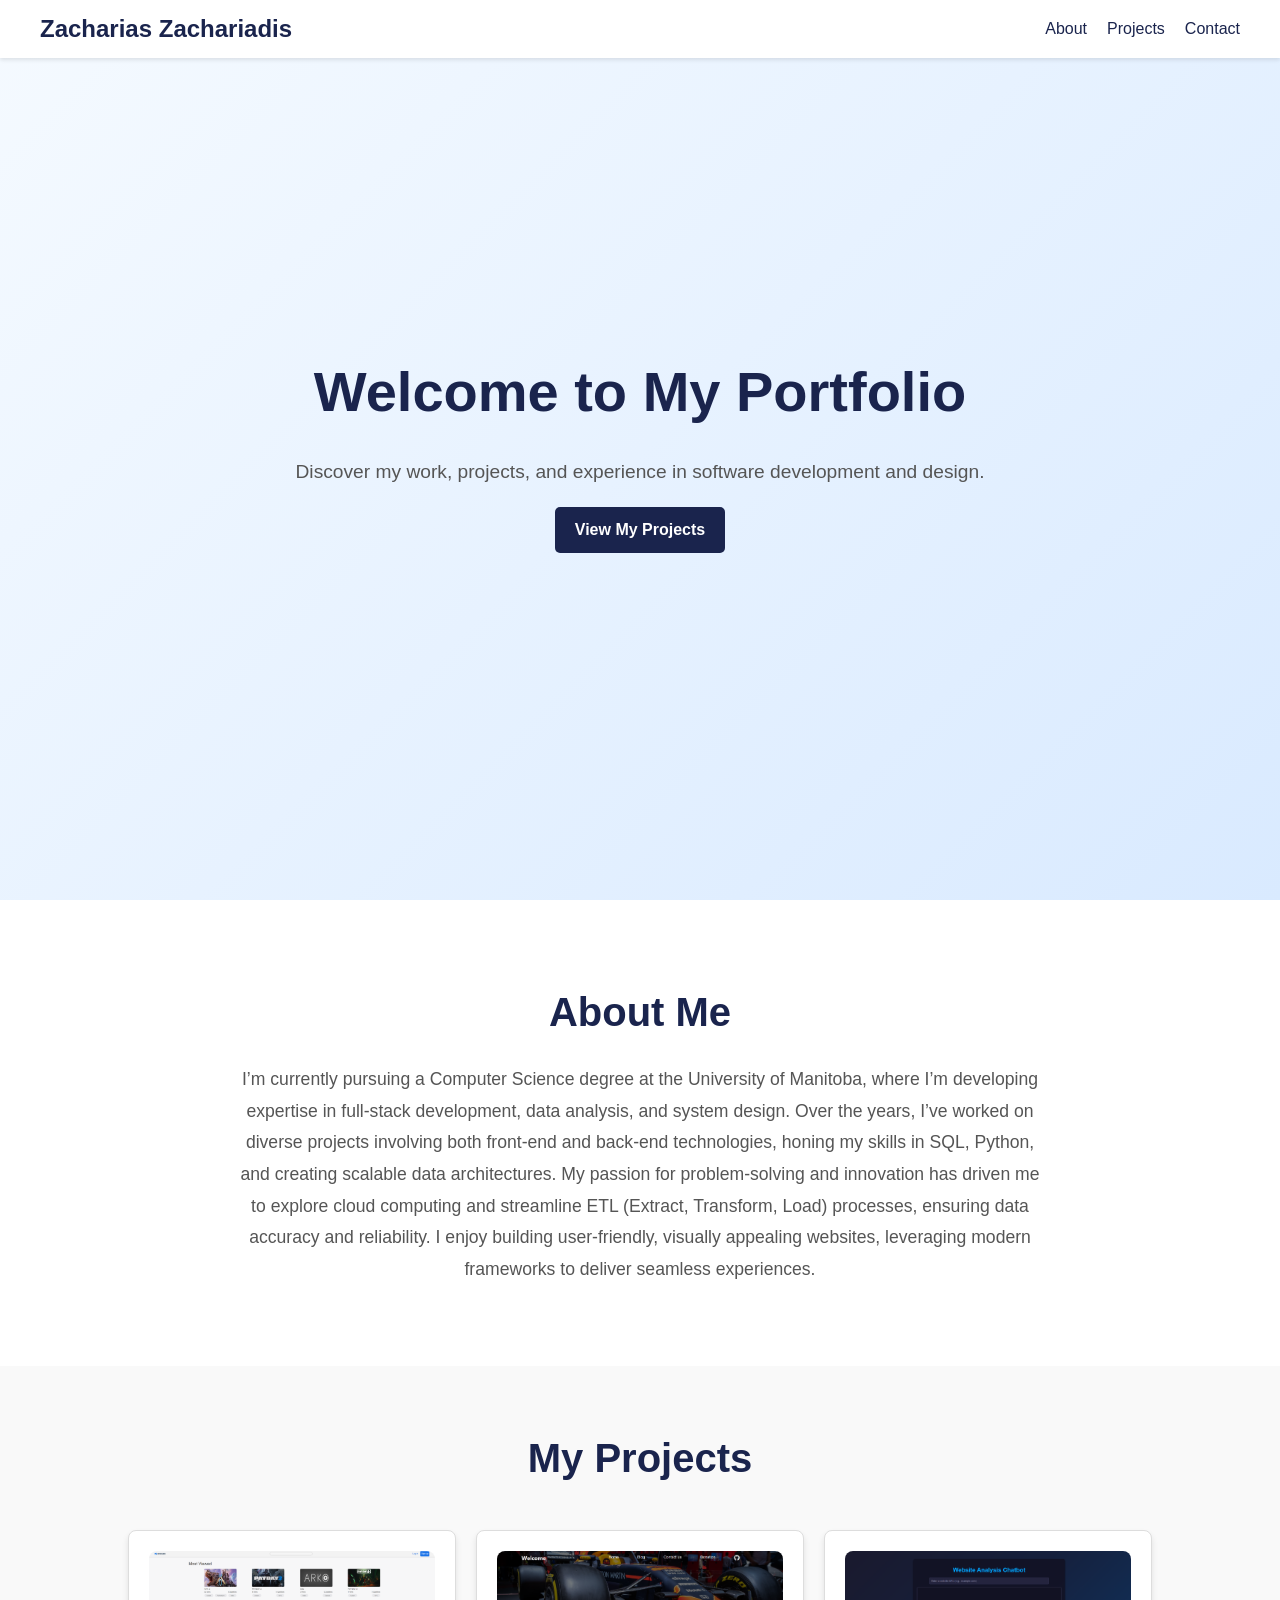
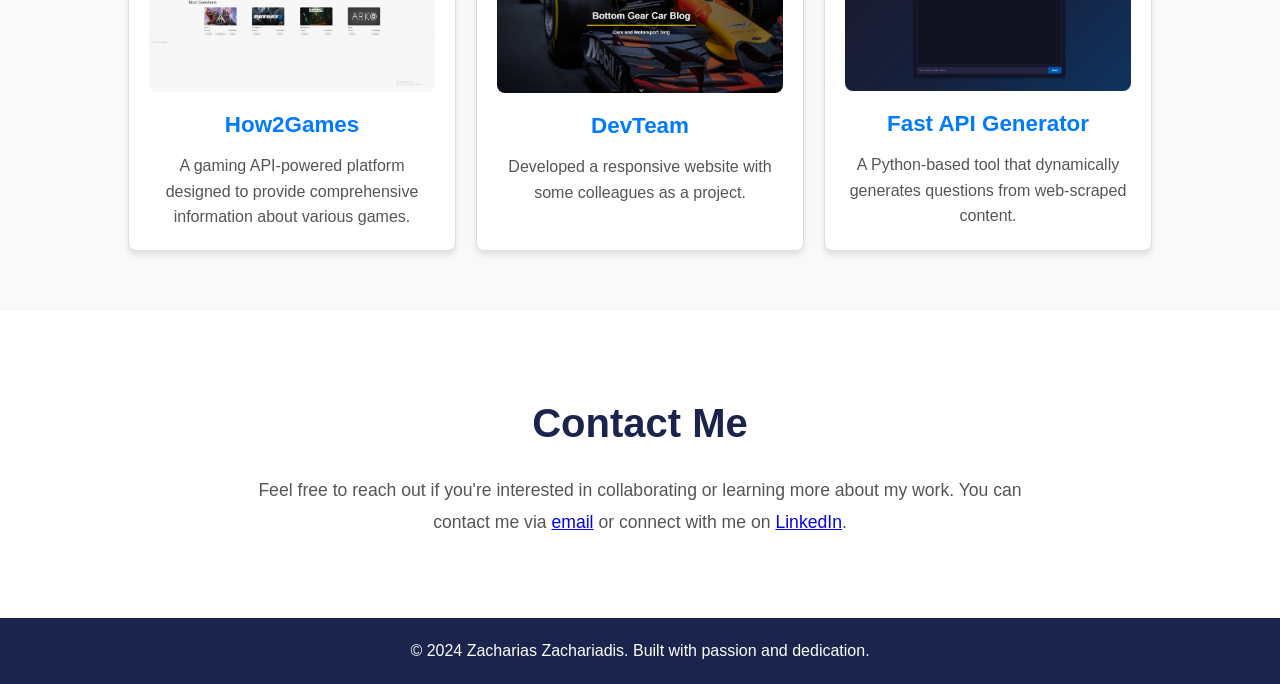
==== index.html @ dc871cd9 "Made the website more minimalistic and compact" ====
<html lang="en">

<head>
    <meta charset="UTF-8">
    <meta name="viewport" content="width=device-width, initial-scale=1.0">
    <title>Zacharias Zachariadis Portfolio</title>
    <link rel="stylesheet" href="Assets/main.css">
</head>

<body>
    <header>
        <div class="header-container">
            <h1 class="logo">Zacharias Zachariadis</h1>
            <div class="menu-toggle">
                <button class="hamburger" onclick="toggleMenu()" aria-label="Menu Toggle">
                    <span></span>
                    <span></span>
                    <span></span>
                </button>
            </div>
            <nav class="nav-menu">
                <ul class="nav-list">
                    <li><a href="#about" class="nav-link">About</a></li>
                    <li><a href="#projects" class="nav-link">Projects</a></li>
                    <li><a href="#contact" class="nav-link">Contact</a></li>
                </ul>
            </nav>
        </div>
    </header>
    
    <section class="hero">
        <h2>Welcome to My Portfolio</h2>
        <p>Discover my work, projects, and experience in software development and design.</p>
        <a href="#projects">View My Projects</a>
    </section>

    <section id="about" class="about">
        <h2>About Me</h2>
        <p> I’m currently pursuing a Computer Science degree at the University of Manitoba, where I’m developing expertise in full-stack development, data analysis, and system design. Over the years, I’ve worked on diverse projects involving both front-end and back-end technologies, honing my skills in SQL, Python, and creating scalable data architectures.
            
            My passion for problem-solving and innovation has driven me to explore cloud computing and streamline ETL (Extract, Transform, Load) processes, ensuring data accuracy and reliability. I enjoy building user-friendly, visually appealing websites, leveraging modern frameworks to deliver seamless experiences.
        </p>
    </section>

    <section id="projects" class="projects">
        <h2>My Projects</h2>
        <div class="project-container">
            <div class="project-card">
                <img src="Assets/img/how2games.png" alt="How2Games Project">
                <h3><a href="https://github.com/Bearium-BB/How2Games">How2Games</a></h3>
                <p>A gaming API-powered platform designed to provide comprehensive information about various games.</p>
            </div>
            <div class="project-card">
                <img src="Assets/img/dev-team.png" alt="Dev Team Project">
                <h3><a href="https://github.com/Zack-Z23/Dev-Team">DevTeam</a></h3>
                <p>Developed a responsive website with some colleagues as a project.</p>
            </div>
            <div class="project-card">
                <img src="Assets/img/api-generator.png" alt="Fast API Generator">
                <h3><a href="https://github.com/Zack-Z23/Website-Analysis-Chatbot">Fast API Generator</a></h3>
                <p>A Python-based tool that dynamically generates questions from web-scraped content.</p>
            </div>
        </div>
    </section>
    <section id="contact" class="about">
        <h2>Contact Me</h2>
        <p>
            Feel free to reach out if you're interested in collaborating or learning more about my work. You can contact me via <a href="mailto:your-email@example.com">email</a> or connect with me on <a href="https://www.linkedin.com/in/zacharias-zachariadis" target="_blank">LinkedIn</a>.
        </p>
    </section>
    <footer>
        <p>&copy; 2024 Zacharias Zachariadis. Built with passion and dedication.</p>
    </footer>

    <script src="Assets/script.js"></script>
</body>

</html>
---- Assets/main.css ----
/* General Reset */
* {
    margin: 0;
    padding: 0;
    box-sizing: border-box;
}

body {
    font-family: 'Roboto', sans-serif;
    background-color: #f5f5f5; /* Light Gray for main background */
    color: #333; /* Dark Gray for text */
    line-height: 1.6;
}

/* Header Section */
header {
    background: white;
    padding: 20px 10%;
    position: sticky;
    top: 0;
    z-index: 1000;
    display: flex;
    justify-content: space-between;
    align-items: center;
    box-shadow: 0 2px 4px rgba(0, 0, 0, 0.1);
    transition: box-shadow 0.3s ease;
}

header h1 {
    font-size: 2rem;
    font-weight: 700;
    color: #1a244d; /* Dark Blue */
}

.nav-list {
    display: flex;
    gap: 20px;
    list-style: none;
}

.nav-list li a {
    color: #333;
    text-decoration: none;
    font-weight: 500;
    transition: color 0.3s ease;
}

.nav-list li a:hover {
    color: #1e90ff; /* Light Blue Highlight */
}

/* Mobile Menu */
.hamburger {
    display: none;
    flex-direction: column;
    cursor: pointer;
    gap: 5px;
    text-decoration: none;
}

/* Hero Section */
.hero {
    height: 100vh;
    background: linear-gradient(135deg, #f5faff, #d9eaff); /* Light Blue Gradient */
    color: #1a244d; /* Dark Blue */
    display: flex;
    justify-content: center;
    align-items: center;
    text-align: center;
    flex-direction: column;
    padding: 20px;
}

.hero h2 {
    font-size: 3.5rem;
    font-weight: bold;
}

.hero p {
    font-size: 1.2rem;
    margin: 20px 0;
    color: #555;
}

.hero a {
    display: inline-block;
    background-color: #1a244d; 
    color: #fff;
    padding: 10px 20px;
    font-weight: 700;
    border-radius: 5px;
    transition: background-color 0.3s ease, transform 0.3s ease;
    text-decoration: none;
}

.hero a:hover {
    background-color: #1e90ff;
    transform: scale(1.05);
}

/* Section Styling */
.about, .projects {
    padding: 80px 10%;
    text-align: center;
    background-color: white; /* White background for separation */
}

.about h2, .projects h2 {
    font-size: 2.5rem;
    font-weight: 700;
    color: #1a244d; /* Dark Blue */
    margin-bottom: 20px;
}

.about p {
    font-size: 1.1rem;
    color: #555;
    max-width: 800px;
    margin: 0 auto;
    line-height: 1.8;
}

/* General Reset */
* {
    margin: 0;
    padding: 0;
    box-sizing: border-box;
}

body {
    font-family: 'Roboto', sans-serif;
    background-color: #f5f5f5; /* Light Gray for main background */
    color: #333; /* Dark Gray for text */
    line-height: 1.6;
}

header {
    background-color: #FFF;
    color: #1a244d;
    padding: 10px 20px;
    display: flex;
    justify-content: center;
    align-items: center;
    position: fixed;
    width: 100%;
    top: 0;
    z-index: 1000;
}

.header-container {
    display: flex;
    justify-content: space-between;
    align-items: center;
    width: 100%;
    max-width: 1200px;
    margin: 0 auto;
}

/* Logo Styling */
.logo {
    font-size: 1.5rem;
    font-weight: bold;
}

/* Navigation Menu */
.nav-menu {
    display: flex;
}

.nav-list {
    list-style: none;
    display: flex;
    gap: 20px;
}

.nav-link {
    text-decoration: none;
    color: #fff;
    font-size: 1rem;
    transition: color 0.3s ease;
}

.nav-link:hover {
    color: #1e90ff; /* Highlight color */
}
/* Hamburger Button */
.hamburger {
    display: none; /* Hidden by default */
    flex-direction: column;
    gap: 5px;
    background: none;
    border: none;
    cursor: pointer;
}

.hamburger span {
    display: block;
    width: 25px;
    height: 3px;
    background-color: #1a90ff; /* Change this to the logo color */
    border-radius: 5px;
    transition: all 0.3s ease;
}
/* Active state for Hamburger */
.hamburger.open span:nth-child(1) {
    transform: rotate(45deg);
    position: relative;
    top: 8px;
}

.hamburger.open span:nth-child(2) {
    opacity: 0;
}

.hamburger.open span:nth-child(3) {
    transform: rotate(-45deg);
    position: relative;
    top: -8px;
}


/* Hero Section */
.hero {
    height: 100vh;
    background: linear-gradient(135deg, #f5faff, #d9eaff);
    color: #1a244d;
    display: flex;
    justify-content: center;
    align-items: center;
    text-align: center;
    flex-direction: column;
    padding: 20px;
}

.hero h2 {
    font-size: 3.5rem;
    font-weight: bold;
}

.hero p {
    font-size: 1.2rem;
    margin: 20px 0;
    color: #555;
}

.hero a {
    display: inline-block;
    background-color: #1a244d;
    color: #fff;
    padding: 10px 20px;
    font-weight: 700;
    border-radius: 5px;
    transition: background-color 0.3s ease, transform 0.3s ease;
    text-decoration: none;
}

.hero a:hover {
    background-color: #1e90ff;
    transform: scale(1.05);
}

/* Projects Section */
.projects {
    padding: 60px 10%;
    background-color: #f9f9f9;
}

.projects h2 {
    text-align: center;
    font-size: 2.5rem;
    color: #1a244d;
    margin-bottom: 40px;
}

/* Card Layout for Projects */
.project-container {
    display: grid;
    grid-template-columns: repeat(auto-fit, minmax(300px, 1fr)); /* Flexible grid */
    gap: 20px;
}

.project-card {
    background: #fff;
    border: 1px solid #ddd;
    border-radius: 8px;
    box-shadow: 0 4px 6px rgba(0, 0, 0, 0.1);
    text-align: center;
    padding: 20px;
    transition: transform 0.3s ease, box-shadow 0.3s ease;
}

.project-card:hover {
    transform: translateY(-5px);
    box-shadow: 0 6px 8px rgba(0, 0, 0, 0.15);
}

.project-card img {
    width: 100%;
    height: auto;
    border-radius: 8px;
    margin-bottom: 15px;
}

.project-card h3 {
    font-size: 1.4rem;
    color: #333;
    margin-bottom: 10px;
}

.project-card a {
    text-decoration: none;
    color: #007BFF;
    font-weight: 600;
    transition: color 0.3s ease;
}

.project-card a:hover {
    color: #0056b3;
}

.project-card p {
    font-size: 1rem;
    color: #555;
    margin-top: 10px;
}

/* Footer */
footer {
    padding: 20px;
    background-color: #1a244d;
    color: #fff;
    text-align: center;
}

footer p {
    font-size: 1rem;
}

@media (max-width: 768px) {
    .hamburger {
        display: flex; /* Show hamburger button */
    }

    .nav-menu {
        display: none; /* Hide nav menu initially */
        position: absolute;
        top: 60px; /* Below the header */
        left: 0;
        background-color: #FFF;
        width: 100%;
        flex-direction: column;
        align-items: center;
        padding: 10px 0;
        z-index: 999;
    }

    .nav-menu.active {
        display: flex; /* Show when active */
    }

    .nav-list {
        flex-direction: column;
        gap: 10px;
    }

    .nav-link {
        font-size: 1.2rem;
    }
}
footer {
    padding: 20px;
    background-color: #1a244d;
    color: #fff;
    text-align: center;
}
footer p {
    font-size: 1rem;
    margin: 0;
}
.nav-list li a {
    color: #1a244d;
}
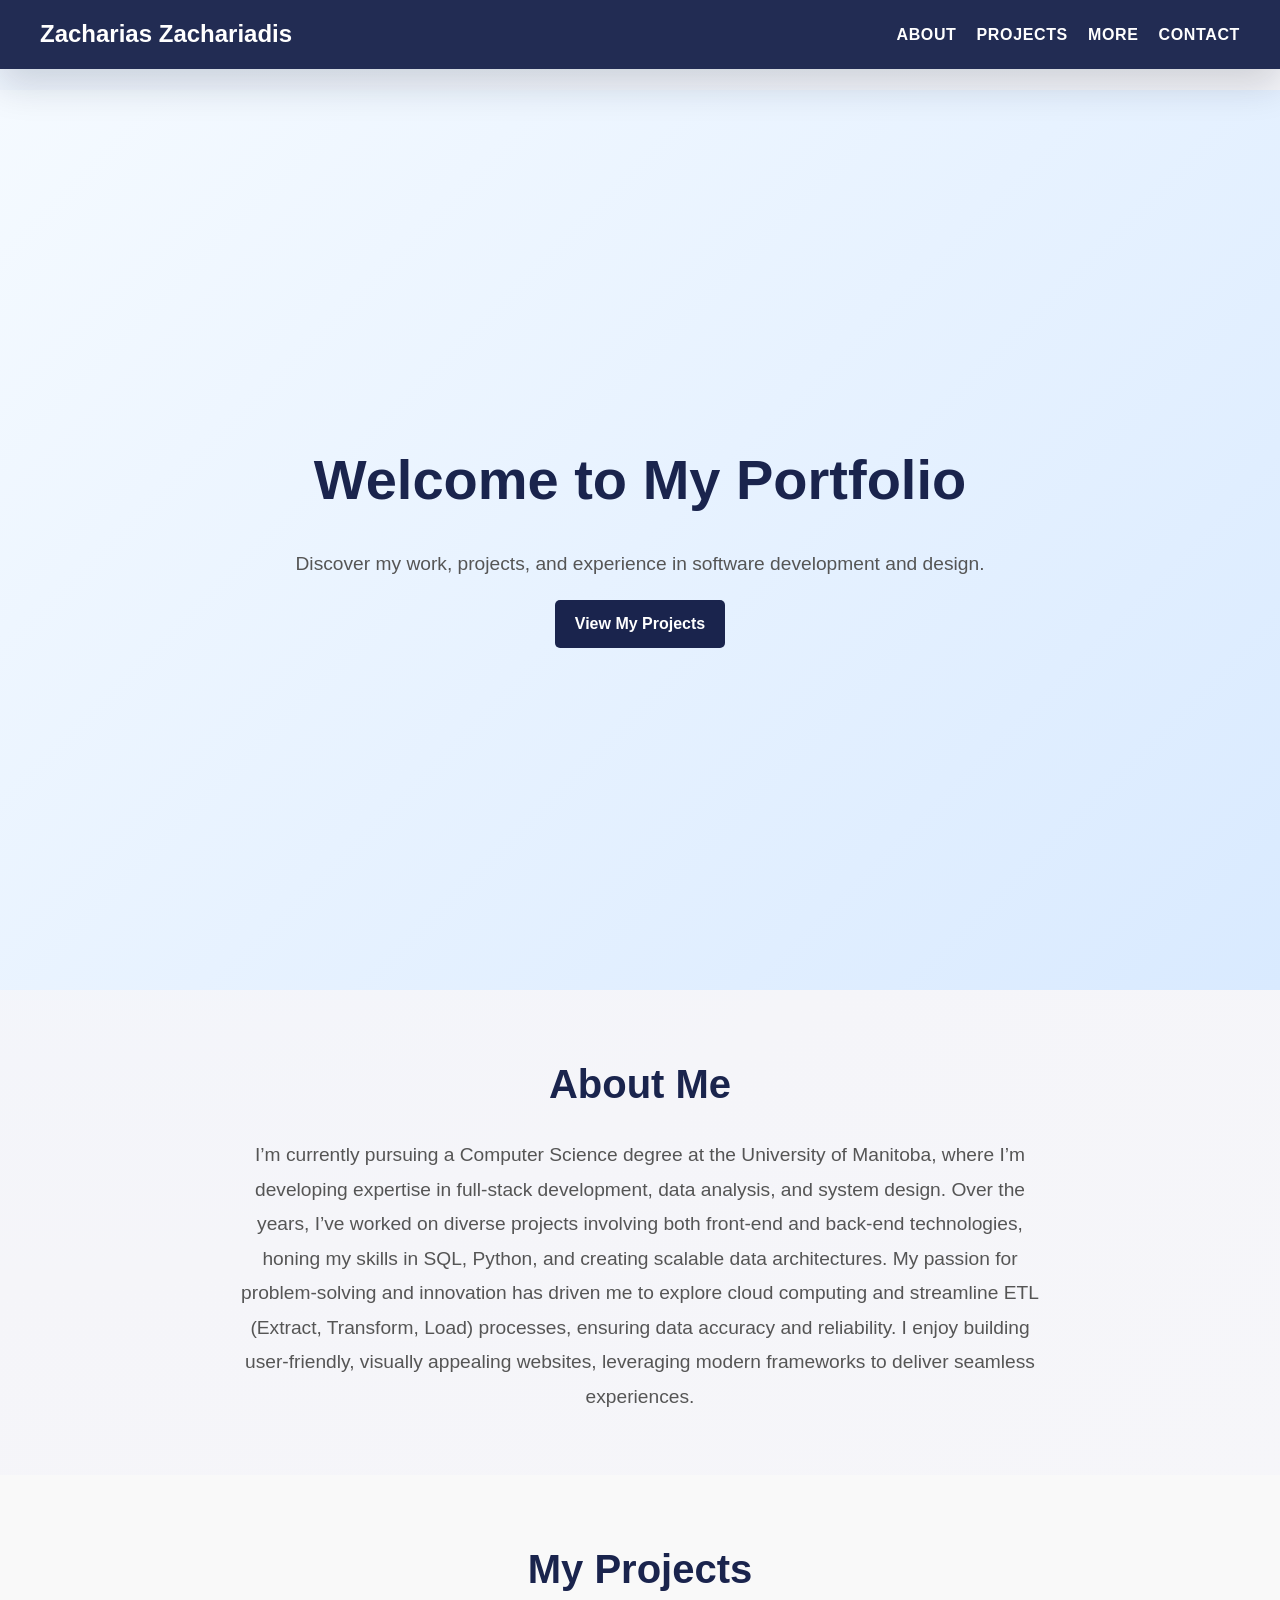
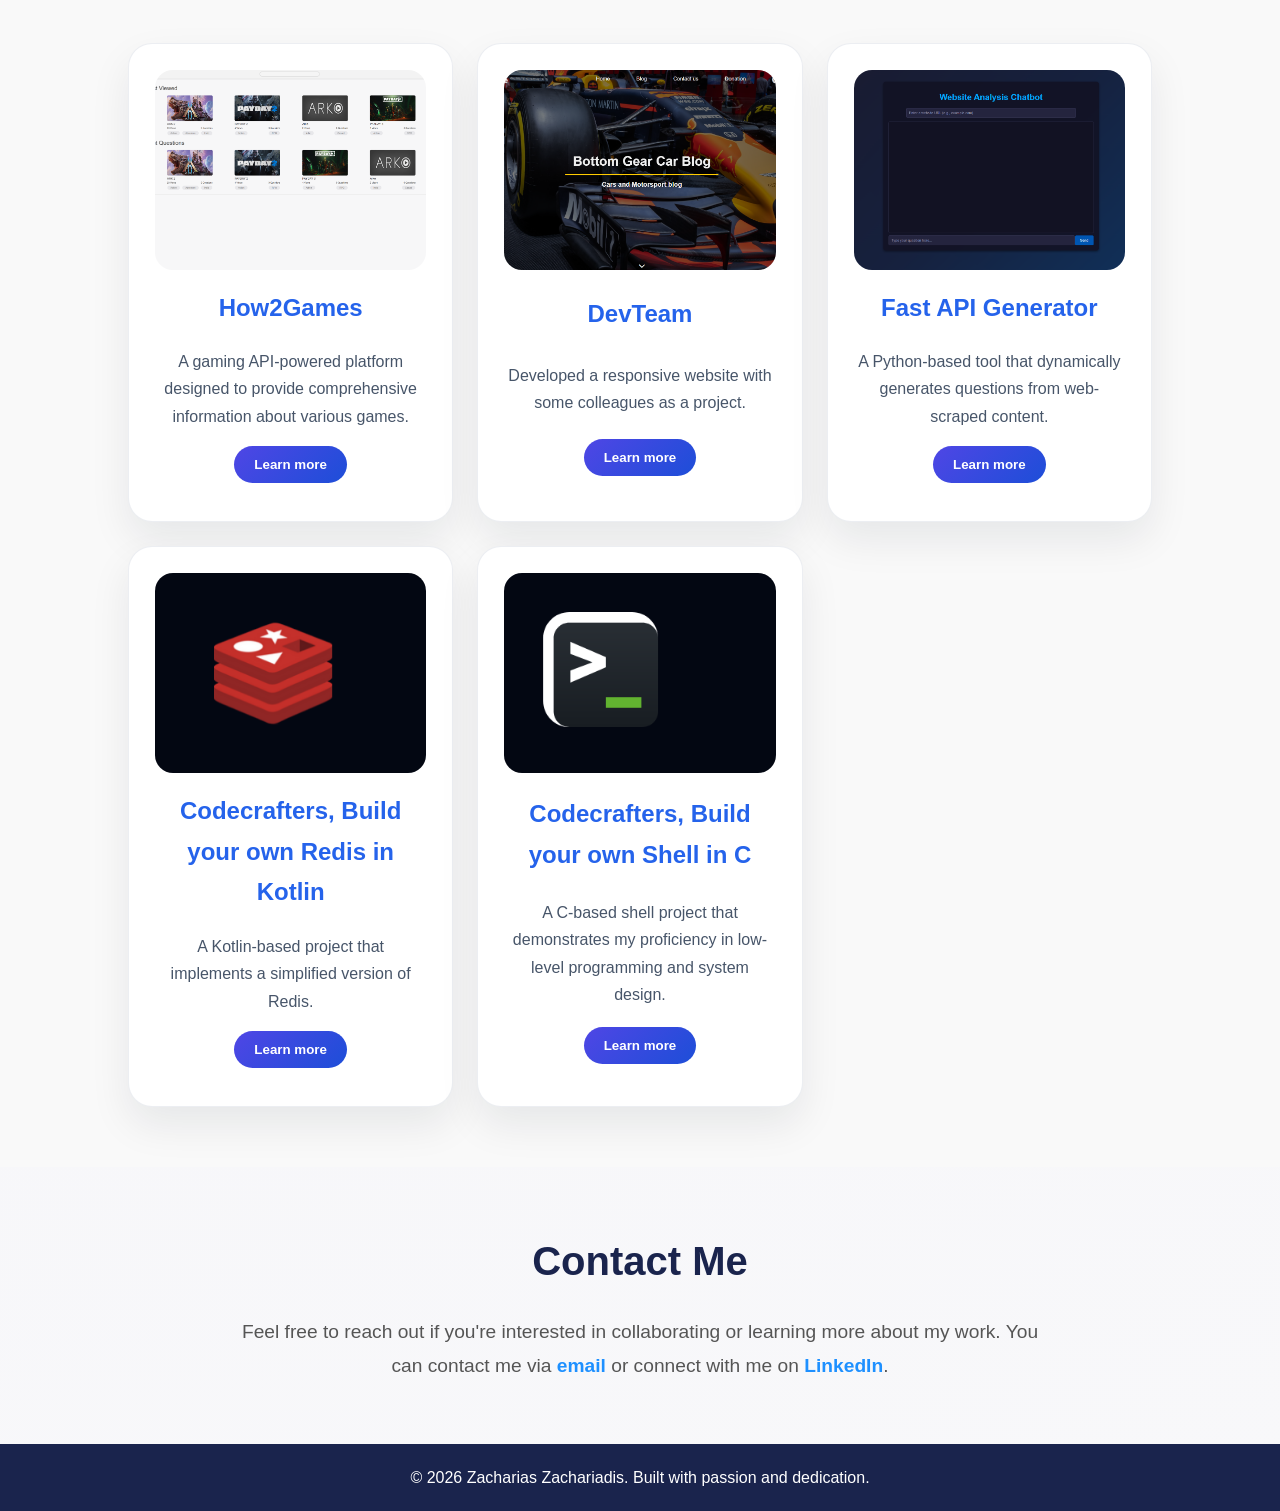
==== commit b46d5d60: "Added changes, changed UI, added information" ====
--- a/index.html
+++ b/index.html
@@ -1,3 +1,4 @@
+<!DOCTYPE html>
 <html lang="en">
 
 <head>
@@ -22,6 +23,7 @@
                 <ul class="nav-list">
                     <li><a href="#about" class="nav-link">About</a></li>
                     <li><a href="#projects" class="nav-link">Projects</a></li>
+                    <li><a href="details.html" class="nav-link">More</a></li>
                     <li><a href="#contact" class="nav-link">Contact</a></li>
                 </ul>
             </nav>
@@ -49,27 +51,57 @@
                 <img src="Assets/img/how2games.png" alt="How2Games Project">
                 <h3><a href="https://github.com/Bearium-BB/How2Games">How2Games</a></h3>
                 <p>A gaming API-powered platform designed to provide comprehensive information about various games.</p>
+                <button class="project-toggle" type="button">Learn more</button>
+                <div class="project-details">
+                    <p>How2Games integrates live game metadata from external APIs into a responsive interface, including cover art, release dates, and summary cards. I built the data-fetching layer and polished the layout for easy browsing.</p>
+                </div>
             </div>
             <div class="project-card">
                 <img src="Assets/img/dev-team.png" alt="Dev Team Project">
                 <h3><a href="https://github.com/Zack-Z23/Dev-Team">DevTeam</a></h3>
                 <p>Developed a responsive website with some colleagues as a project.</p>
+                <button class="project-toggle" type="button">Learn more</button>
+                <div class="project-details">
+                    <p>DevTeam is a collaborative portfolio site that highlights team roles, project milestones, and polished UI responsiveness. I focused on layout design, mobile-first structure, and accessibility improvements.</p>
+                </div>
             </div>
             <div class="project-card">
                 <img src="Assets/img/api-generator.png" alt="Fast API Generator">
                 <h3><a href="https://github.com/Zack-Z23/Website-Analysis-Chatbot">Fast API Generator</a></h3>
                 <p>A Python-based tool that dynamically generates questions from web-scraped content.</p>
+                <button class="project-toggle" type="button">Learn more</button>
+                <div class="project-details">
+                    <p>The Fast API Generator combines web scraping with AI prompt generation to create structured questions from article content. I handled the back-end logic, data parsing, and API endpoint design.</p>
+                </div>
+            </div>
+            <div class="project-card">
+                <img src="Assets/img/Codecrafters-Build-Your-Own-Redis-Kotlin.png" alt="Redis Project">
+                <h3><a href="https://github.com/Zack-Z23/codecrafters-kotlin">Codecrafters, Build your own Redis in Kotlin</a></h3>
+                <p>A Kotlin-based project that implements a simplified version of Redis.</p>
+                <button class="project-toggle" type="button">Learn more</button>
+                <div class="project-details">
+                    <p>This project simulates a Redis key-value store using Kotlin, including command parsing, persistence, and basic networking behavior. It demonstrates system thinking and low-level JVM design.</p>
+                </div>
+            </div>
+            <div class="project-card">
+                <img src="Assets/img/Codecrafters-Build-You-Own-Shell-C.png" alt="C Project">
+                <h3><a href="https://github.com/Zack-Z23/codecrafters-shell-c">Codecrafters, Build your own Shell in C</a></h3>
+                <p>A C-based shell project that demonstrates my proficiency in low-level programming and system design.</p>
+                <button class="project-toggle" type="button">Learn more</button>
+                <div class="project-details">
+                    <p>The shell project implements command execution, file handling, and process control in C. It showcases my understanding of operating system concepts and CLI design.</p>
+                </div>
             </div>
         </div>
     </section>
     <section id="contact" class="about">
         <h2>Contact Me</h2>
         <p>
-            Feel free to reach out if you're interested in collaborating or learning more about my work. You can contact me via <a href="mailto:your-email@example.com">email</a> or connect with me on <a href="https://www.linkedin.com/in/zacharias-zachariadis" target="_blank">LinkedIn</a>.
+            Feel free to reach out if you're interested in collaborating or learning more about my work. You can contact me via <a href="mailto:zack.zacharidis@gmail.com">email</a> or connect with me on <a href="https://www.linkedin.com/in/zacharias-zachariadis-26a1a7238/" target="_blank">LinkedIn</a>.
         </p>
     </section>
     <footer>
-        <p>&copy; 2024 Zacharias Zachariadis. Built with passion and dedication.</p>
+        <p>&copy; 2026 Zacharias Zachariadis. Built with passion and dedication.</p>
     </footer>
 
     <script src="Assets/script.js"></script>
--- a/Assets/main.css
+++ b/Assets/main.css
@@ -1,4 +1,4 @@
-/* General Reset */
+
 * {
     margin: 0;
     padding: 0;
@@ -7,137 +7,16 @@
 
 body {
     font-family: 'Roboto', sans-serif;
-    background-color: #f5f5f5; /* Light Gray for main background */
-    color: #333; /* Dark Gray for text */
-    line-height: 1.6;
-}
-
-/* Header Section */
+    background: radial-gradient(circle at top left, #eff6ff, #f5f5f9 38%, #f8f8fa 100%);
+    color: #1f2937;
+    line-height: 1.7;
+    padding-top: 90px;
+}
+
 header {
-    background: white;
-    padding: 20px 10%;
-    position: sticky;
-    top: 0;
-    z-index: 1000;
-    display: flex;
-    justify-content: space-between;
-    align-items: center;
-    box-shadow: 0 2px 4px rgba(0, 0, 0, 0.1);
-    transition: box-shadow 0.3s ease;
-}
-
-header h1 {
-    font-size: 2rem;
-    font-weight: 700;
-    color: #1a244d; /* Dark Blue */
-}
-
-.nav-list {
-    display: flex;
-    gap: 20px;
-    list-style: none;
-}
-
-.nav-list li a {
-    color: #333;
-    text-decoration: none;
-    font-weight: 500;
-    transition: color 0.3s ease;
-}
-
-.nav-list li a:hover {
-    color: #1e90ff; /* Light Blue Highlight */
-}
-
-/* Mobile Menu */
-.hamburger {
-    display: none;
-    flex-direction: column;
-    cursor: pointer;
-    gap: 5px;
-    text-decoration: none;
-}
-
-/* Hero Section */
-.hero {
-    height: 100vh;
-    background: linear-gradient(135deg, #f5faff, #d9eaff); /* Light Blue Gradient */
-    color: #1a244d; /* Dark Blue */
-    display: flex;
-    justify-content: center;
-    align-items: center;
-    text-align: center;
-    flex-direction: column;
-    padding: 20px;
-}
-
-.hero h2 {
-    font-size: 3.5rem;
-    font-weight: bold;
-}
-
-.hero p {
-    font-size: 1.2rem;
-    margin: 20px 0;
-    color: #555;
-}
-
-.hero a {
-    display: inline-block;
-    background-color: #1a244d; 
-    color: #fff;
-    padding: 10px 20px;
-    font-weight: 700;
-    border-radius: 5px;
-    transition: background-color 0.3s ease, transform 0.3s ease;
-    text-decoration: none;
-}
-
-.hero a:hover {
-    background-color: #1e90ff;
-    transform: scale(1.05);
-}
-
-/* Section Styling */
-.about, .projects {
-    padding: 80px 10%;
-    text-align: center;
-    background-color: white; /* White background for separation */
-}
-
-.about h2, .projects h2 {
-    font-size: 2.5rem;
-    font-weight: 700;
-    color: #1a244d; /* Dark Blue */
-    margin-bottom: 20px;
-}
-
-.about p {
-    font-size: 1.1rem;
-    color: #555;
-    max-width: 800px;
-    margin: 0 auto;
-    line-height: 1.8;
-}
-
-/* General Reset */
-* {
-    margin: 0;
-    padding: 0;
-    box-sizing: border-box;
-}
-
-body {
-    font-family: 'Roboto', sans-serif;
-    background-color: #f5f5f5; /* Light Gray for main background */
-    color: #333; /* Dark Gray for text */
-    line-height: 1.6;
-}
-
-header {
-    background-color: #FFF;
-    color: #1a244d;
-    padding: 10px 20px;
+    background: rgba(26, 36, 77, 0.96);
+    color: #fff;
+    padding: 14px 24px;
     display: flex;
     justify-content: center;
     align-items: center;
@@ -145,6 +24,33 @@
     width: 100%;
     top: 0;
     z-index: 1000;
+    box-shadow: 0 16px 38px rgba(15, 23, 42, 0.16);
+    backdrop-filter: blur(10px);
+}
+
+.nav-menu {
+    display: flex;
+    align-items: center;
+}
+
+.nav-list {
+    list-style: none;
+    display: flex;
+    gap: 20px;
+}
+
+.nav-link {
+    text-decoration: none;
+    color: #eef2ff;
+    font-size: 0.95rem;
+    font-weight: 600;
+    text-transform: uppercase;
+    letter-spacing: 0.04em;
+    transition: color 0.3s ease;
+}
+
+.nav-link:hover {
+    color: #8ec5ff;
 }
 
 .header-container {
@@ -156,13 +62,13 @@
     margin: 0 auto;
 }
 
-/* Logo Styling */
+
 .logo {
     font-size: 1.5rem;
     font-weight: bold;
 }
 
-/* Navigation Menu */
+
 .nav-menu {
     display: flex;
 }
@@ -181,11 +87,11 @@
 }
 
 .nav-link:hover {
-    color: #1e90ff; /* Highlight color */
-}
-/* Hamburger Button */
+    color: #1e90ff; 
+}
+
 .hamburger {
-    display: none; /* Hidden by default */
+    display: none; 
     flex-direction: column;
     gap: 5px;
     background: none;
@@ -197,11 +103,11 @@
     display: block;
     width: 25px;
     height: 3px;
-    background-color: #1a90ff; /* Change this to the logo color */
+    background-color: #1a90ff;
     border-radius: 5px;
     transition: all 0.3s ease;
 }
-/* Active state for Hamburger */
+
 .hamburger.open span:nth-child(1) {
     transform: rotate(45deg);
     position: relative;
@@ -219,7 +125,7 @@
 }
 
 
-/* Hero Section */
+
 .hero {
     height: 100vh;
     background: linear-gradient(135deg, #f5faff, #d9eaff);
@@ -258,8 +164,56 @@
     background-color: #1e90ff;
     transform: scale(1.05);
 }
-
-/* Projects Section */
+.about {
+    text-align: center; 
+    padding: 60px 10%;
+}
+
+.about h2 {
+    font-size: 2.5rem;
+    color: #1a244d;
+    margin-bottom: 20px;
+}
+
+.about p {
+    font-size: 1.2rem;
+    color: #555;
+    line-height: 1.8;
+    margin: 0 auto; 
+    max-width: 800px; 
+}
+
+#contact {
+    text-align: center; 
+    padding: 60px 10%;
+}
+
+#contact h2 {
+    font-size: 2.5rem;
+    color: #1a244d;
+    margin-bottom: 20px;
+}
+
+#contact p {
+    font-size: 1.2rem;
+    color: #555;
+    line-height: 1.8;
+    margin: 0 auto; 
+    max-width: 800px; 
+}
+
+#contact a {
+    color: #1e90ff;
+    text-decoration: none;
+    font-weight: bold;
+    transition: color 0.3s ease;
+}
+
+#contact a:hover {
+    color: #0056b3;
+}
+
+
 .projects {
     padding: 60px 10%;
     background-color: #f9f9f9;
@@ -272,59 +226,138 @@
     margin-bottom: 40px;
 }
 
-/* Card Layout for Projects */
+
 .project-container {
     display: grid;
-    grid-template-columns: repeat(auto-fit, minmax(300px, 1fr)); /* Flexible grid */
-    gap: 20px;
+    grid-template-columns: repeat(auto-fit, minmax(300px, 1fr));
+    gap: 24px;
 }
 
 .project-card {
     background: #fff;
-    border: 1px solid #ddd;
-    border-radius: 8px;
-    box-shadow: 0 4px 6px rgba(0, 0, 0, 0.1);
+    border: 1px solid rgba(148, 163, 184, 0.18);
+    border-radius: 24px;
+    box-shadow: 0 18px 40px rgba(15, 23, 42, 0.08);
     text-align: center;
-    padding: 20px;
+    padding: 26px;
     transition: transform 0.3s ease, box-shadow 0.3s ease;
+    display: flex;
+    flex-direction: column;
+    justify-content: space-between;
 }
 
 .project-card:hover {
-    transform: translateY(-5px);
-    box-shadow: 0 6px 8px rgba(0, 0, 0, 0.15);
+    transform: translateY(-6px);
+    box-shadow: 0 24px 45px rgba(15, 23, 42, 0.14);
 }
 
 .project-card img {
+    display: block;
     width: 100%;
-    height: auto;
-    border-radius: 8px;
-    margin-bottom: 15px;
+    height: 200px;
+    object-fit: cover;
+    border-radius: 18px;
+    margin: 0 auto 18px;
 }
 
 .project-card h3 {
-    font-size: 1.4rem;
-    color: #333;
+    font-size: 1.5rem;
+    color: #111827;
     margin-bottom: 10px;
 }
 
 .project-card a {
     text-decoration: none;
-    color: #007BFF;
-    font-weight: 600;
+    color: #2563eb;
+    font-weight: 700;
     transition: color 0.3s ease;
 }
 
 .project-card a:hover {
-    color: #0056b3;
+    color: #1d4ed8;
 }
 
 .project-card p {
     font-size: 1rem;
-    color: #555;
+    color: #475569;
     margin-top: 10px;
 }
 
-/* Footer */
+.project-toggle {
+    display: inline-flex;
+    align-items: center;
+    justify-content: center;
+    margin: 16px auto 0;
+    padding: 11px 20px;
+    border: none;
+    border-radius: 999px;
+    background: linear-gradient(135deg, #4f46e5, #1d4ed8);
+    color: #fff;
+    font-weight: 700;
+    cursor: pointer;
+    transition: transform 0.2s ease, background 0.3s ease;
+}
+
+.project-toggle:hover {
+    transform: translateY(-1px);
+    background: linear-gradient(135deg, #4338ca, #2563eb);
+}
+
+.project-details {
+    max-height: 0;
+    opacity: 0;
+    overflow: hidden;
+    transition: max-height 0.35s ease, opacity 0.35s ease;
+    margin-top: 12px;
+}
+
+.project-card.expanded .project-details {
+    max-height: 420px;
+    opacity: 1;
+}
+
+.project-details p {
+    margin: 0;
+    color: #475569;
+    line-height: 1.8;
+}
+
+.details-grid {
+    display: grid;
+    grid-template-columns: repeat(auto-fit, minmax(240px, 1fr));
+    gap: 24px;
+    padding: 60px 10%;
+}
+
+.detail-card {
+    background: #ffffff;
+    border-radius: 24px;
+    padding: 26px;
+    box-shadow: 0 18px 40px rgba(15, 23, 42, 0.08);
+}
+
+.detail-card h3 {
+    font-size: 1.4rem;
+    color: #111827;
+    margin-bottom: 16px;
+}
+
+.detail-card ul {
+    list-style: none;
+    padding: 0;
+    margin: 0;
+    color: #475569;
+    line-height: 1.8;
+}
+
+.detail-card ul li {
+    margin-bottom: 12px;
+}
+
+.footer-spacer {
+    margin-bottom: 40px;
+}
+
 footer {
     padding: 20px;
     background-color: #1a244d;
@@ -332,51 +365,62 @@
     text-align: center;
 }
 
-footer p {
-    font-size: 1rem;
+@media (max-width: 900px) {
+    .hero {
+        padding: 30px 18px;
+    }
+
+    .about,
+    #contact,
+    .projects {
+        padding: 60px 6%;
+    }
 }
 
 @media (max-width: 768px) {
-    .hamburger {
-        display: flex; /* Show hamburger button */
+    .header-container {
+        flex-wrap: wrap;
+        gap: 12px;
     }
 
     .nav-menu {
-        display: none; /* Hide nav menu initially */
+        display: none;
+        width: 100%;
+    }
+
+    .nav-menu.active {
+        display: block;
         position: absolute;
-        top: 60px; /* Below the header */
-        left: 0;
-        background-color: #FFF;
-        width: 100%;
-        flex-direction: column;
-        align-items: center;
-        padding: 10px 0;
-        z-index: 999;
-    }
-
-    .nav-menu.active {
-        display: flex; /* Show when active */
+        right: 24px;
+        top: 72px;
+        background: rgba(26, 36, 77, 0.98);
+        border-radius: 18px;
+        padding: 18px 20px;
+        box-shadow: 0 20px 40px rgba(15, 23, 42, 0.18);
     }
 
     .nav-list {
         flex-direction: column;
-        gap: 10px;
+        gap: 14px;
+    }
+
+    .hamburger {
+        display: flex;
     }
 
     .nav-link {
-        font-size: 1.2rem;
-    }
-}
+        font-size: 1rem;
+    }
+}
+
 footer {
     padding: 20px;
     background-color: #1a244d;
     color: #fff;
     text-align: center;
 }
+
 footer p {
     font-size: 1rem;
     margin: 0;
 }
-.nav-list li a {
-    color: #1a244d;
-}
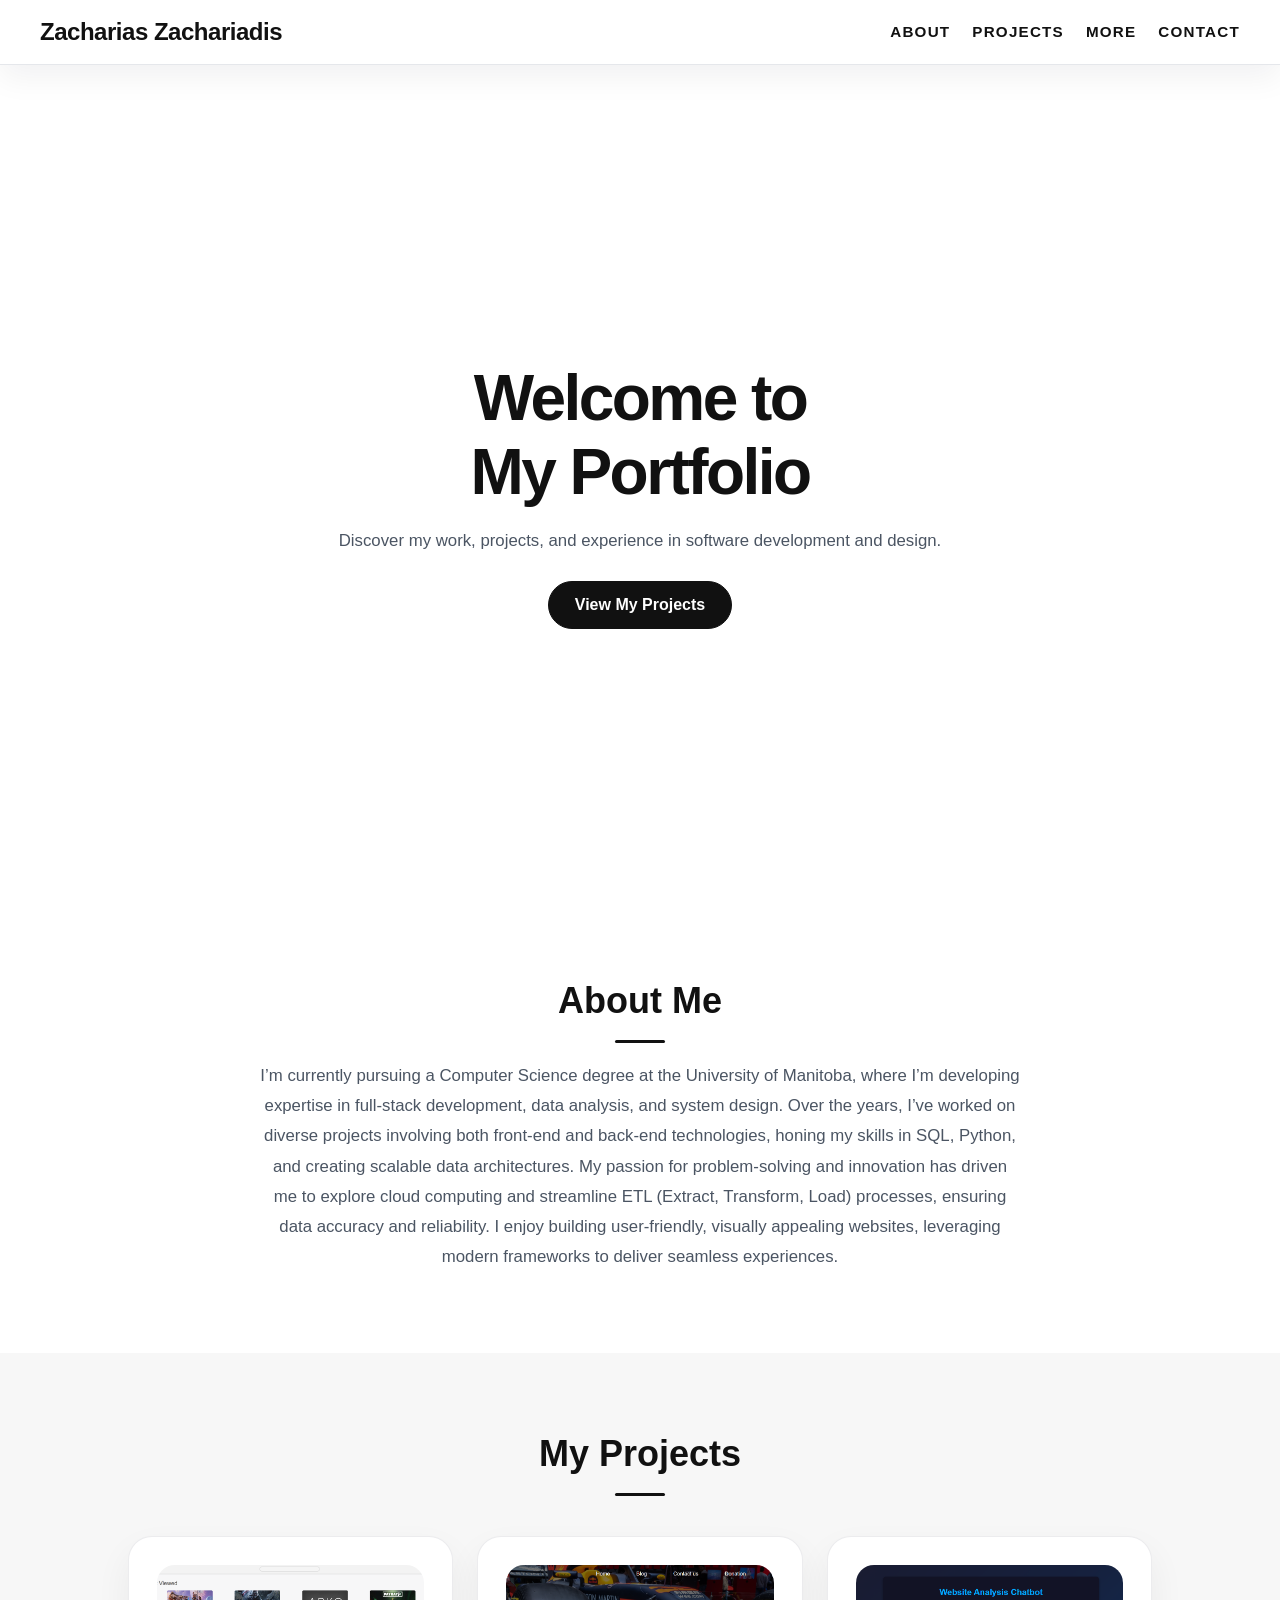
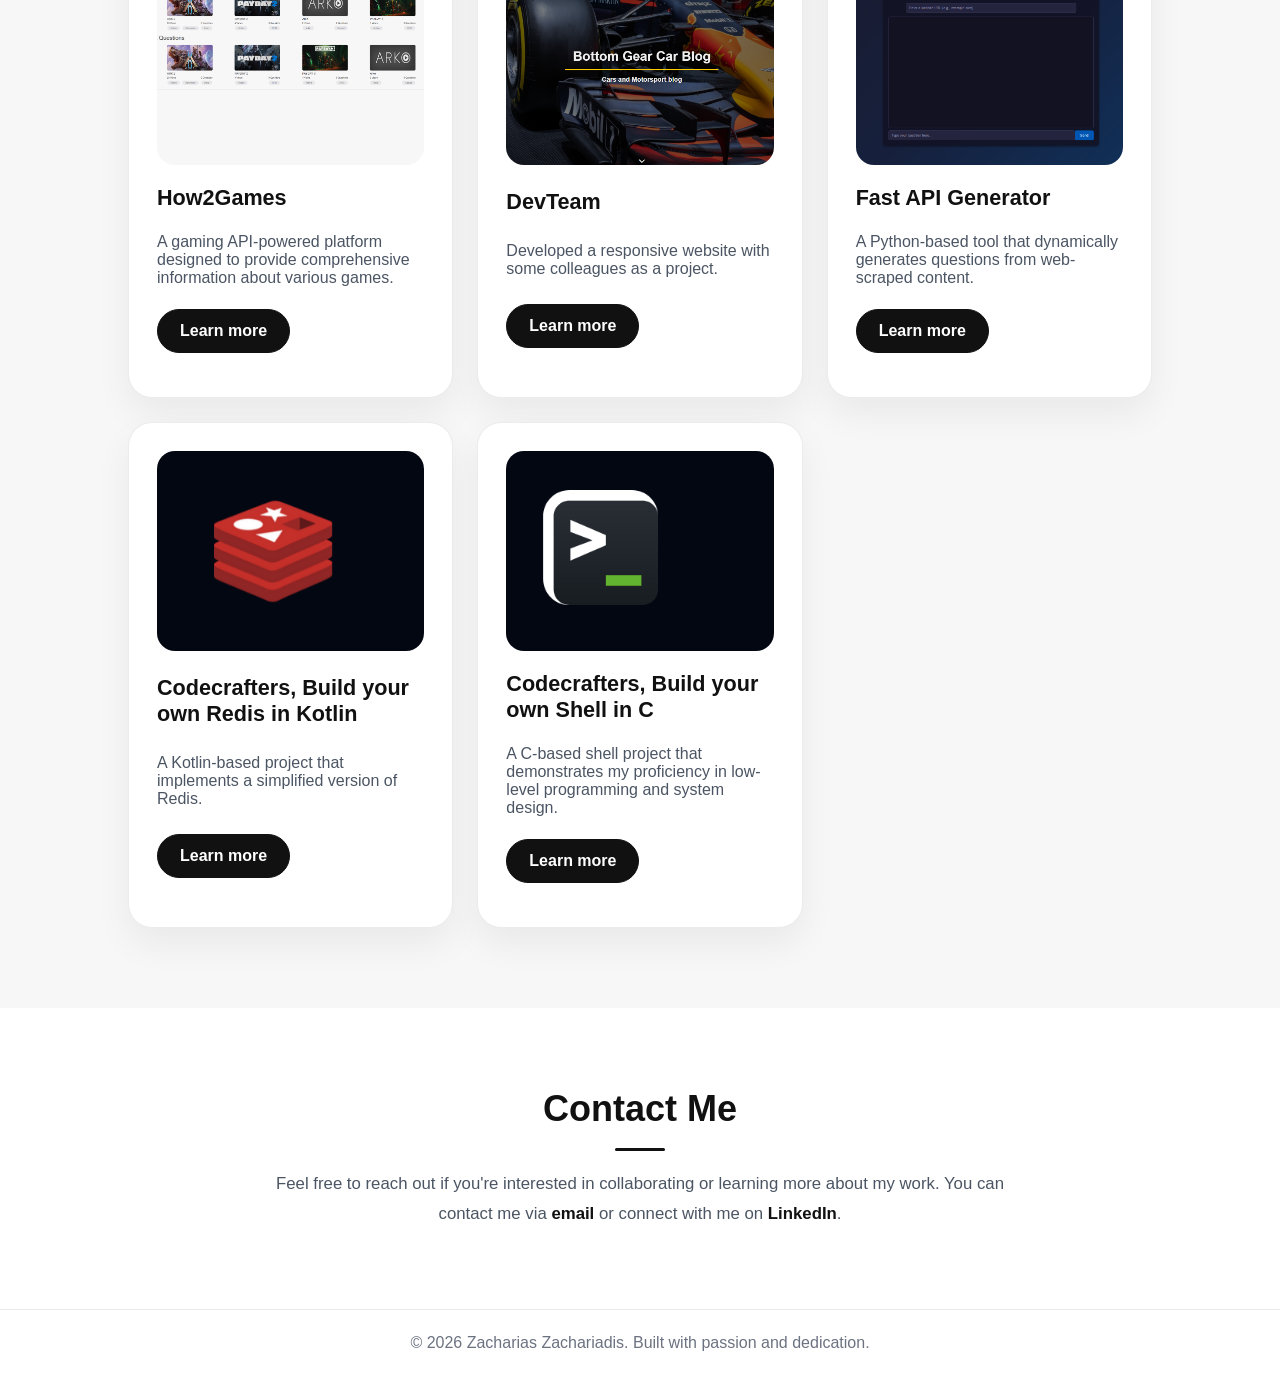
==== commit a897cdb4: "Redesigned the website, changed the colours" ====
--- a/index.html
+++ b/index.html
@@ -107,4 +107,4 @@
     <script src="Assets/script.js"></script>
 </body>
 
-</html>
+</html> 
--- a/Assets/main.css
+++ b/Assets/main.css
@@ -3,20 +3,36 @@
     margin: 0;
     padding: 0;
     box-sizing: border-box;
+    scroll-behavior: smooth;
+}
+
+html {
+    font-family: 'Inter', 'Roboto', sans-serif;
+    color: #111111;
+    background: #f5f5f5;
 }
 
 body {
-    font-family: 'Roboto', sans-serif;
-    background: radial-gradient(circle at top left, #eff6ff, #f5f5f9 38%, #f8f8fa 100%);
-    color: #1f2937;
-    line-height: 1.7;
+    min-height: 100vh;
+    background: #ffffff;
+    color: #111111;
+    line-height: 1.6;
     padding-top: 90px;
 }
 
+body, button, input, textarea {
+    font: inherit;
+}
+
+a {
+    color: inherit;
+    text-decoration: none;
+}
+
 header {
-    background: rgba(26, 36, 77, 0.96);
-    color: #fff;
-    padding: 14px 24px;
+    background: #ffffff;
+    color: #111111;
+    padding: 18px 24px;
     display: flex;
     justify-content: center;
     align-items: center;
@@ -24,33 +40,8 @@
     width: 100%;
     top: 0;
     z-index: 1000;
-    box-shadow: 0 16px 38px rgba(15, 23, 42, 0.16);
-    backdrop-filter: blur(10px);
-}
-
-.nav-menu {
-    display: flex;
-    align-items: center;
-}
-
-.nav-list {
-    list-style: none;
-    display: flex;
-    gap: 20px;
-}
-
-.nav-link {
-    text-decoration: none;
-    color: #eef2ff;
-    font-size: 0.95rem;
-    font-weight: 600;
-    text-transform: uppercase;
-    letter-spacing: 0.04em;
-    transition: color 0.3s ease;
-}
-
-.nav-link:hover {
-    color: #8ec5ff;
+    box-shadow: 0 12px 32px rgba(15, 23, 42, 0.06);
+    border-bottom: 1px solid #e5e7eb;
 }
 
 .header-container {
@@ -60,40 +51,43 @@
     width: 100%;
     max-width: 1200px;
     margin: 0 auto;
-}
-
+    gap: 16px;
+}
 
 .logo {
     font-size: 1.5rem;
-    font-weight: bold;
-}
-
+    font-weight: 700;
+    letter-spacing: -0.02em;
+}
 
 .nav-menu {
     display: flex;
+    align-items: center;
 }
 
 .nav-list {
     list-style: none;
     display: flex;
-    gap: 20px;
+    gap: 22px;
 }
 
 .nav-link {
-    text-decoration: none;
-    color: #fff;
-    font-size: 1rem;
-    transition: color 0.3s ease;
+    color: #111111;
+    font-size: 0.95rem;
+    font-weight: 600;
+    text-transform: uppercase;
+    letter-spacing: 0.08em;
+    transition: color 0.25s ease;
 }
 
 .nav-link:hover {
-    color: #1e90ff; 
+    color: #5b5b5b;
 }
 
 .hamburger {
-    display: none; 
+    display: none;
     flex-direction: column;
-    gap: 5px;
+    gap: 6px;
     background: none;
     border: none;
     cursor: pointer;
@@ -101,10 +95,10 @@
 
 .hamburger span {
     display: block;
-    width: 25px;
+    width: 26px;
     height: 3px;
-    background-color: #1a90ff;
-    border-radius: 5px;
+    background-color: #111111;
+    border-radius: 999px;
     transition: all 0.3s ease;
 }
 
@@ -124,108 +118,114 @@
     top: -8px;
 }
 
-
-
 .hero {
-    height: 100vh;
-    background: linear-gradient(135deg, #f5faff, #d9eaff);
-    color: #1a244d;
+    min-height: calc(100vh - 90px);
+    background: #ffffff;
     display: flex;
     justify-content: center;
     align-items: center;
     text-align: center;
     flex-direction: column;
-    padding: 20px;
+    padding: 60px 24px;
 }
 
 .hero h2 {
-    font-size: 3.5rem;
-    font-weight: bold;
+    font-size: clamp(2.6rem, 5vw, 4.2rem);
+    font-weight: 800;
+    letter-spacing: -0.04em;
+    max-width: 12ch;
+    margin: 0 auto 22px;
 }
 
 .hero p {
-    font-size: 1.2rem;
-    margin: 20px 0;
-    color: #555;
+    font-size: 1.05rem;
+    color: #4b5563;
+    max-width: 720px;
+    margin: 0 auto 30px;
 }
 
 .hero a {
-    display: inline-block;
-    background-color: #1a244d;
-    color: #fff;
-    padding: 10px 20px;
+    display: inline-flex;
+    align-items: center;
+    justify-content: center;
+    border: 1px solid #111111;
+    background: #111111;
+    color: #ffffff;
+    padding: 14px 26px;
+    border-radius: 999px;
+    transition: transform 0.25s ease, background 0.25s ease, color 0.25s ease;
     font-weight: 700;
-    border-radius: 5px;
-    transition: background-color 0.3s ease, transform 0.3s ease;
-    text-decoration: none;
 }
 
 .hero a:hover {
-    background-color: #1e90ff;
-    transform: scale(1.05);
-}
-.about {
-    text-align: center; 
-    padding: 60px 10%;
-}
-
-.about h2 {
-    font-size: 2.5rem;
-    color: #1a244d;
-    margin-bottom: 20px;
-}
-
-.about p {
-    font-size: 1.2rem;
-    color: #555;
+    transform: translateY(-2px);
+    background: #111111;
+    color: #ffffff;
+    opacity: 0.92;
+}
+
+section {
+    padding: 80px 10%;
+}
+
+.about,
+#contact {
+    text-align: center;
+}
+
+.about h2,
+.projects h2,
+#contact h2,
+.details-grid .detail-card h3 {
+    font-size: 2.25rem;
+    color: #111111;
+    margin-bottom: 18px;
+}
+
+.about h2,
+.projects h2,
+#contact h2 {
+    position: relative;
+}
+
+.about h2::after,
+.projects h2::after,
+#contact h2::after {
+    content: '';
+    display: block;
+    width: 50px;
+    height: 3px;
+    margin: 18px auto 0;
+    border-radius: 999px;
+    background: #111111;
+}
+
+.about p,
+#contact p {
+    font-size: 1.05rem;
+    color: #4b5563;
     line-height: 1.8;
-    margin: 0 auto; 
-    max-width: 800px; 
-}
-
-#contact {
-    text-align: center; 
-    padding: 60px 10%;
-}
-
-#contact h2 {
-    font-size: 2.5rem;
-    color: #1a244d;
-    margin-bottom: 20px;
-}
-
-#contact p {
-    font-size: 1.2rem;
-    color: #555;
-    line-height: 1.8;
-    margin: 0 auto; 
-    max-width: 800px; 
+    margin: 0 auto;
+    max-width: 760px;
 }
 
 #contact a {
-    color: #1e90ff;
-    text-decoration: none;
-    font-weight: bold;
-    transition: color 0.3s ease;
+    color: #111111;
+    font-weight: 700;
 }
 
 #contact a:hover {
-    color: #0056b3;
-}
-
+    color: #4b5563;
+}
 
 .projects {
-    padding: 60px 10%;
-    background-color: #f9f9f9;
+    background-color: #f7f7f7;
 }
 
 .projects h2 {
     text-align: center;
-    font-size: 2.5rem;
-    color: #1a244d;
     margin-bottom: 40px;
 }
-
 
 .project-container {
     display: grid;
@@ -234,12 +234,12 @@
 }
 
 .project-card {
-    background: #fff;
-    border: 1px solid rgba(148, 163, 184, 0.18);
+    background: #ffffff;
+    border: 1px solid rgba(15, 23, 42, 0.08);
     border-radius: 24px;
-    box-shadow: 0 18px 40px rgba(15, 23, 42, 0.08);
-    text-align: center;
-    padding: 26px;
+    box-shadow: 0 16px 36px rgba(15, 23, 42, 0.06);
+    text-align: left;
+    padding: 28px;
     transition: transform 0.3s ease, box-shadow 0.3s ease;
     display: flex;
     flex-direction: column;
@@ -247,8 +247,8 @@
 }
 
 .project-card:hover {
-    transform: translateY(-6px);
-    box-shadow: 0 24px 45px rgba(15, 23, 42, 0.14);
+    transform: translateY(-5px);
+    box-shadow: 0 22px 42px rgba(15, 23, 42, 0.08);
 }
 
 .project-card img {
@@ -257,50 +257,47 @@
     height: 200px;
     object-fit: cover;
     border-radius: 18px;
-    margin: 0 auto 18px;
+    margin-bottom: 20px;
 }
 
 .project-card h3 {
-    font-size: 1.5rem;
-    color: #111827;
+    font-size: 1.35rem;
+    color: #111111;
     margin-bottom: 10px;
 }
 
 .project-card a {
+    color: #111111;
+    font-weight: 700;
     text-decoration: none;
-    color: #2563eb;
-    font-weight: 700;
-    transition: color 0.3s ease;
 }
 
 .project-card a:hover {
-    color: #1d4ed8;
+    color: #000000;
 }
 
 .project-card p {
     font-size: 1rem;
-    color: #475569;
-    margin-top: 10px;
+    color: #4b5563;
+    margin-top: 12px;
 }
 
 .project-toggle {
-    display: inline-flex;
-    align-items: center;
-    justify-content: center;
-    margin: 16px auto 0;
-    padding: 11px 20px;
-    border: none;
+    align-self: flex-start;
+    margin-top: 22px;
+    padding: 12px 22px;
+    border: 1px solid #111111;
     border-radius: 999px;
-    background: linear-gradient(135deg, #4f46e5, #1d4ed8);
-    color: #fff;
+    background: #111111;
+    color: #ffffff;
     font-weight: 700;
     cursor: pointer;
-    transition: transform 0.2s ease, background 0.3s ease;
+    transition: transform 0.2s ease, opacity 0.2s ease;
 }
 
 .project-toggle:hover {
     transform: translateY(-1px);
-    background: linear-gradient(135deg, #4338ca, #2563eb);
+    opacity: 0.96;
 }
 
 .project-details {
@@ -308,7 +305,7 @@
     opacity: 0;
     overflow: hidden;
     transition: max-height 0.35s ease, opacity 0.35s ease;
-    margin-top: 12px;
+    margin-top: 16px;
 }
 
 .project-card.expanded .project-details {
@@ -318,7 +315,7 @@
 
 .project-details p {
     margin: 0;
-    color: #475569;
+    color: #4b5563;
     line-height: 1.8;
 }
 
@@ -331,14 +328,15 @@
 
 .detail-card {
     background: #ffffff;
+    border: 1px solid rgba(15, 23, 42, 0.08);
     border-radius: 24px;
-    padding: 26px;
-    box-shadow: 0 18px 40px rgba(15, 23, 42, 0.08);
+    padding: 28px;
+    box-shadow: 0 16px 30px rgba(15, 23, 42, 0.06);
 }
 
 .detail-card h3 {
     font-size: 1.4rem;
-    color: #111827;
+    color: #111111;
     margin-bottom: 16px;
 }
 
@@ -346,7 +344,7 @@
     list-style: none;
     padding: 0;
     margin: 0;
-    color: #475569;
+    color: #4b5563;
     line-height: 1.8;
 }
 
@@ -354,26 +352,27 @@
     margin-bottom: 12px;
 }
 
-.footer-spacer {
-    margin-bottom: 40px;
-}
-
 footer {
-    padding: 20px;
-    background-color: #1a244d;
-    color: #fff;
+    padding: 24px 10%;
+    background-color: #ffffff;
+    color: #6b7280;
     text-align: center;
+    border-top: 1px solid rgba(15, 23, 42, 0.08);
+}
+
+footer p {
+    font-size: 1rem;
+    margin: 0;
 }
 
 @media (max-width: 900px) {
+    section,
+    .details-grid {
+        padding: 60px 6%;
+    }
+
     .hero {
-        padding: 30px 18px;
-    }
-
-    .about,
-    #contact,
-    .projects {
-        padding: 60px 6%;
+        padding: 50px 18px;
     }
 }
 
@@ -393,10 +392,10 @@
         position: absolute;
         right: 24px;
         top: 72px;
-        background: rgba(26, 36, 77, 0.98);
+        background: rgba(255, 255, 255, 0.98);
         border-radius: 18px;
         padding: 18px 20px;
-        box-shadow: 0 20px 40px rgba(15, 23, 42, 0.18);
+        box-shadow: 0 20px 40px rgba(15, 23, 42, 0.12);
     }
 
     .nav-list {
@@ -409,18 +408,22 @@
     }
 
     .nav-link {
-        font-size: 1rem;
-    }
-}
-
-footer {
-    padding: 20px;
-    background-color: #1a244d;
-    color: #fff;
-    text-align: center;
-}
-
-footer p {
-    font-size: 1rem;
-    margin: 0;
-}
+        font-size: 0.98rem;
+    }
+}
+
+@media (max-width: 600px) {
+    .hero h2 {
+        font-size: 2.6rem;
+    }
+
+    .nav-list {
+        gap: 12px;
+    }
+
+    .project-card img {
+        height: 180px;
+    }
+}
+
+
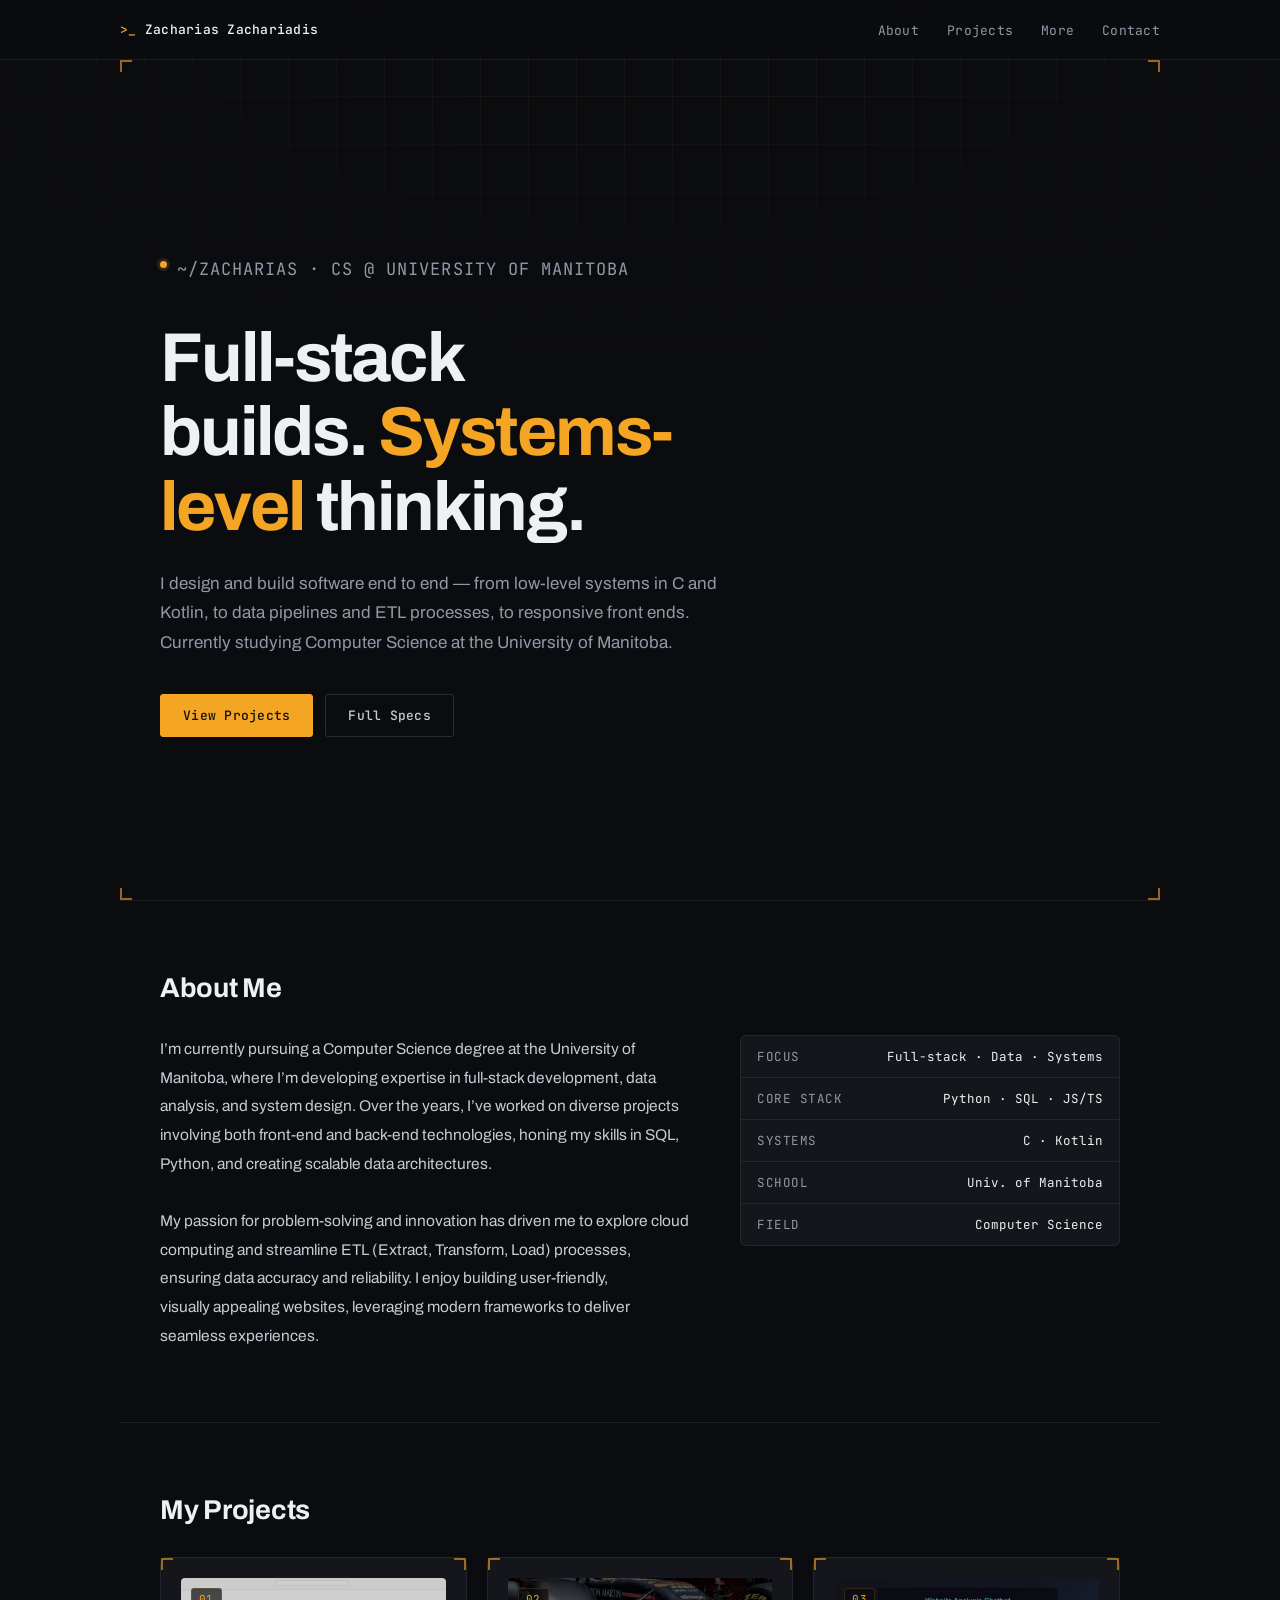
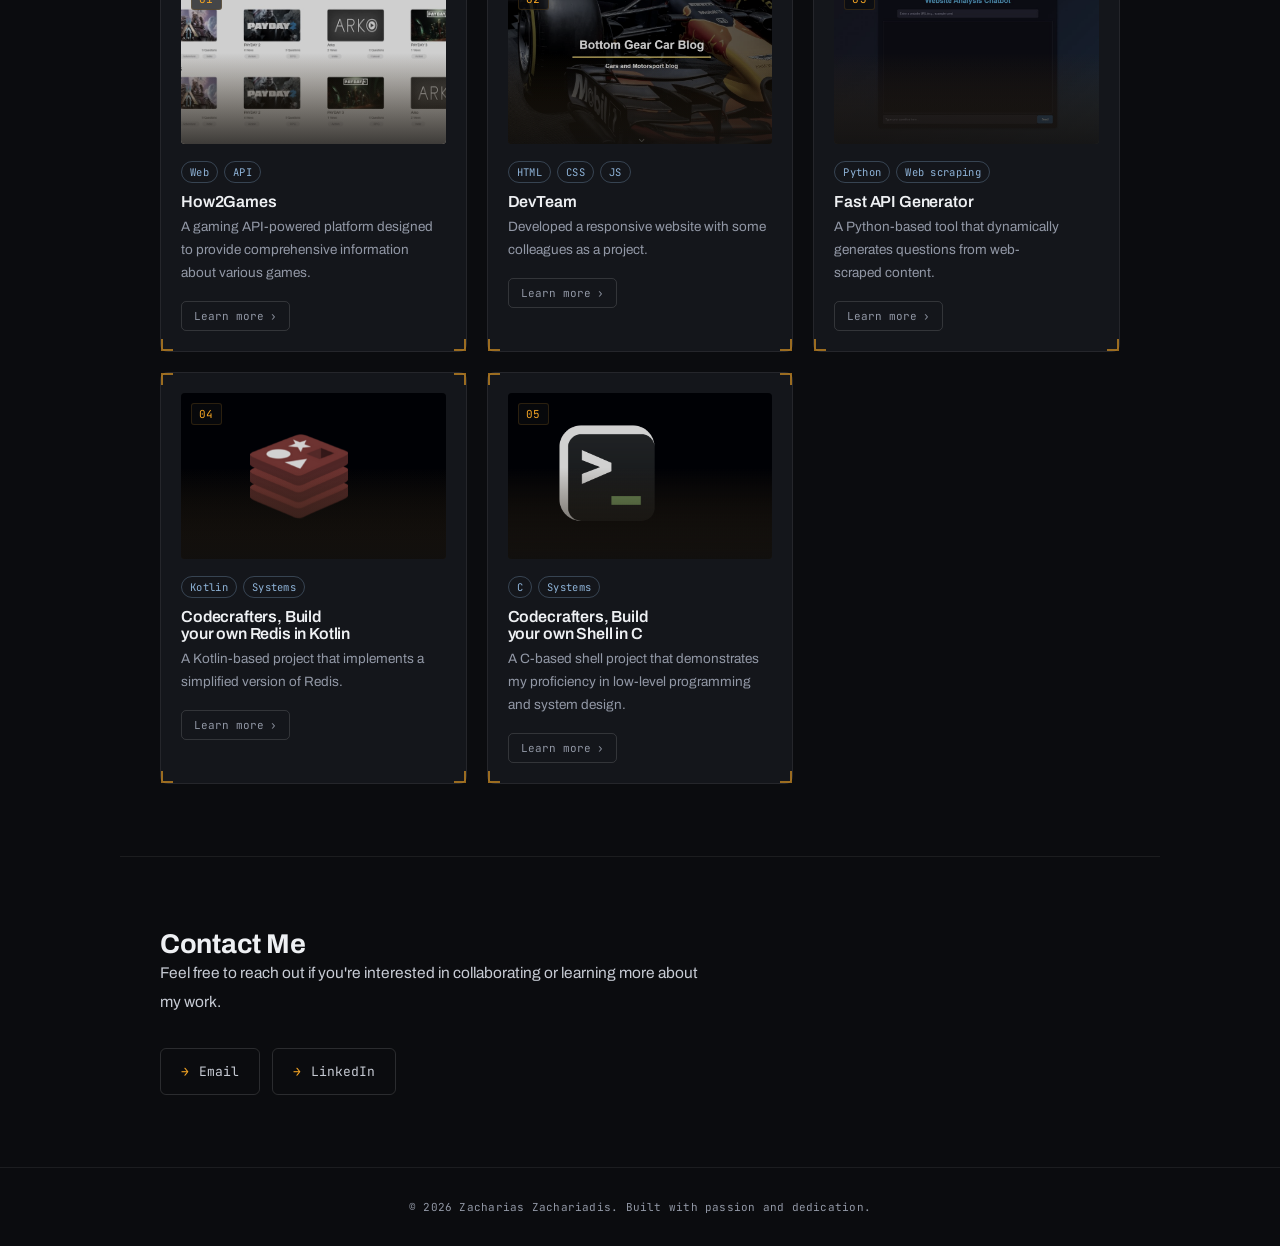
==== commit e32c93e1: "Changed all the visuals of the Website" ====
--- a/index.html
+++ b/index.html
@@ -5,7 +5,8 @@
     <meta charset="UTF-8">
     <meta name="viewport" content="width=device-width, initial-scale=1.0">
     <title>Zacharias Zachariadis Portfolio</title>
-    <link rel="stylesheet" href="Assets/main.css">
+    <link rel="stylesheet" href="Assets/main.css?v=4">
+    <script>document.documentElement.classList.add('js');</script>
 </head>
 
 <body>
@@ -30,81 +31,118 @@
         </div>
     </header>
     
-    <section class="hero">
-        <h2>Welcome to My Portfolio</h2>
-        <p>Discover my work, projects, and experience in software development and design.</p>
-        <a href="#projects">View My Projects</a>
+    <section class="hero bracket">
+        <p class="status-line"><span class="status-dot" aria-hidden="true"></span>~/zacharias · CS @ University of Manitoba</p>
+        <h2>Full-stack builds. <em>Systems-level</em> thinking.</h2>
+        <p>I design and build software end to end — from low-level systems in C and Kotlin, to data pipelines and ETL processes, to responsive front ends. Currently studying Computer Science at the University of Manitoba.</p>
+        <div class="hero-actions">
+            <a href="#projects" class="btn-primary">View Projects</a>
+            <a href="details.html" class="btn-ghost">Full Specs</a>
+        </div>
     </section>
 
     <section id="about" class="about">
         <h2>About Me</h2>
-        <p> I’m currently pursuing a Computer Science degree at the University of Manitoba, where I’m developing expertise in full-stack development, data analysis, and system design. Over the years, I’ve worked on diverse projects involving both front-end and back-end technologies, honing my skills in SQL, Python, and creating scalable data architectures.
-            
-            My passion for problem-solving and innovation has driven me to explore cloud computing and streamline ETL (Extract, Transform, Load) processes, ensuring data accuracy and reliability. I enjoy building user-friendly, visually appealing websites, leveraging modern frameworks to deliver seamless experiences.
-        </p>
+        <div class="about-grid">
+            <p class="reveal">I’m currently pursuing a Computer Science degree at the University of Manitoba, where I’m developing expertise in full-stack development, data analysis, and system design. Over the years, I’ve worked on diverse projects involving both front-end and back-end technologies, honing my skills in SQL, Python, and creating scalable data architectures.
+                <br><br>
+                My passion for problem-solving and innovation has driven me to explore cloud computing and streamline ETL (Extract, Transform, Load) processes, ensuring data accuracy and reliability. I enjoy building user-friendly, visually appealing websites, leveraging modern frameworks to deliver seamless experiences.
+            </p>
+            <dl class="spec-list reveal">
+                <div><dt>Focus</dt><dd>Full-stack · Data · Systems</dd></div>
+                <div><dt>Core stack</dt><dd>Python · SQL · JS/TS</dd></div>
+                <div><dt>Systems</dt><dd>C · Kotlin</dd></div>
+                <div><dt>School</dt><dd>Univ. of Manitoba</dd></div>
+                <div><dt>Field</dt><dd>Computer Science</dd></div>
+            </dl>
+        </div>
     </section>
 
     <section id="projects" class="projects">
         <h2>My Projects</h2>
         <div class="project-container">
-            <div class="project-card">
-                <img src="Assets/img/how2games.png" alt="How2Games Project">
+            <article class="project-card bracket reveal">
+                <div class="card-media">
+                    <img src="Assets/img/how2games.jpg" alt="How2Games homepage listing trending games" loading="lazy">
+                    <span class="card-index">01</span>
+                </div>
+                <div class="card-tags"><span>Web</span><span>API</span></div>
                 <h3><a href="https://github.com/Bearium-BB/How2Games">How2Games</a></h3>
                 <p>A gaming API-powered platform designed to provide comprehensive information about various games.</p>
-                <button class="project-toggle" type="button">Learn more</button>
+                <button class="project-toggle" type="button" aria-expanded="false">Learn more</button>
                 <div class="project-details">
                     <p>How2Games integrates live game metadata from external APIs into a responsive interface, including cover art, release dates, and summary cards. I built the data-fetching layer and polished the layout for easy browsing.</p>
                 </div>
-            </div>
-            <div class="project-card">
-                <img src="Assets/img/dev-team.png" alt="Dev Team Project">
+            </article>
+            <article class="project-card bracket reveal">
+                <div class="card-media">
+                    <img src="Assets/img/dev-team.jpg" alt="DevTeam collaborative blog homepage" loading="lazy">
+                    <span class="card-index">02</span>
+                </div>
+                <div class="card-tags"><span>HTML</span><span>CSS</span><span>JS</span></div>
                 <h3><a href="https://github.com/Zack-Z23/Dev-Team">DevTeam</a></h3>
                 <p>Developed a responsive website with some colleagues as a project.</p>
-                <button class="project-toggle" type="button">Learn more</button>
+                <button class="project-toggle" type="button" aria-expanded="false">Learn more</button>
                 <div class="project-details">
                     <p>DevTeam is a collaborative portfolio site that highlights team roles, project milestones, and polished UI responsiveness. I focused on layout design, mobile-first structure, and accessibility improvements.</p>
                 </div>
-            </div>
-            <div class="project-card">
-                <img src="Assets/img/api-generator.png" alt="Fast API Generator">
+            </article>
+            <article class="project-card bracket reveal">
+                <div class="card-media">
+                    <img src="Assets/img/api-generator.jpg" alt="Website Analysis Chatbot interface" loading="lazy">
+                    <span class="card-index">03</span>
+                </div>
+                <div class="card-tags"><span>Python</span><span>Web scraping</span></div>
                 <h3><a href="https://github.com/Zack-Z23/Website-Analysis-Chatbot">Fast API Generator</a></h3>
                 <p>A Python-based tool that dynamically generates questions from web-scraped content.</p>
-                <button class="project-toggle" type="button">Learn more</button>
+                <button class="project-toggle" type="button" aria-expanded="false">Learn more</button>
                 <div class="project-details">
                     <p>The Fast API Generator combines web scraping with AI prompt generation to create structured questions from article content. I handled the back-end logic, data parsing, and API endpoint design.</p>
                 </div>
-            </div>
-            <div class="project-card">
-                <img src="Assets/img/Codecrafters-Build-Your-Own-Redis-Kotlin.png" alt="Redis Project">
+            </article>
+            <article class="project-card bracket reveal">
+                <div class="card-media">
+                    <img src="Assets/img/Codecrafters-Build-Your-Own-Redis-Kotlin.png" alt="Redis project logo" loading="lazy">
+                    <span class="card-index">04</span>
+                </div>
+                <div class="card-tags"><span>Kotlin</span><span>Systems</span></div>
                 <h3><a href="https://github.com/Zack-Z23/codecrafters-kotlin">Codecrafters, Build your own Redis in Kotlin</a></h3>
                 <p>A Kotlin-based project that implements a simplified version of Redis.</p>
-                <button class="project-toggle" type="button">Learn more</button>
+                <button class="project-toggle" type="button" aria-expanded="false">Learn more</button>
                 <div class="project-details">
                     <p>This project simulates a Redis key-value store using Kotlin, including command parsing, persistence, and basic networking behavior. It demonstrates system thinking and low-level JVM design.</p>
                 </div>
-            </div>
-            <div class="project-card">
-                <img src="Assets/img/Codecrafters-Build-You-Own-Shell-C.png" alt="C Project">
+            </article>
+            <article class="project-card bracket reveal">
+                <div class="card-media">
+                    <img src="Assets/img/Codecrafters-Build-You-Own-Shell-C.png" alt="Shell project logo" loading="lazy">
+                    <span class="card-index">05</span>
+                </div>
+                <div class="card-tags"><span>C</span><span>Systems</span></div>
                 <h3><a href="https://github.com/Zack-Z23/codecrafters-shell-c">Codecrafters, Build your own Shell in C</a></h3>
                 <p>A C-based shell project that demonstrates my proficiency in low-level programming and system design.</p>
-                <button class="project-toggle" type="button">Learn more</button>
+                <button class="project-toggle" type="button" aria-expanded="false">Learn more</button>
                 <div class="project-details">
                     <p>The shell project implements command execution, file handling, and process control in C. It showcases my understanding of operating system concepts and CLI design.</p>
                 </div>
-            </div>
+            </article>
         </div>
     </section>
     <section id="contact" class="about">
         <h2>Contact Me</h2>
         <p>
-            Feel free to reach out if you're interested in collaborating or learning more about my work. You can contact me via <a href="mailto:zack.zacharidis@gmail.com">email</a> or connect with me on <a href="https://www.linkedin.com/in/zacharias-zachariadis-26a1a7238/" target="_blank">LinkedIn</a>.
+            Feel free to reach out if you're interested in collaborating or learning more about my work.
         </p>
+        <div class="contact-links">
+            <a href="mailto:zack.zacharidis@gmail.com">Email</a>
+            <a href="https://www.linkedin.com/in/zacharias-zachariadis-26a1a7238/" target="_blank" rel="noreferrer">LinkedIn</a>
+        </div>
     </section>
     <footer>
         <p>&copy; 2026 Zacharias Zachariadis. Built with passion and dedication.</p>
     </footer>
 
-    <script src="Assets/script.js"></script>
+    <script src="Assets/script.js?v=2"></script>
 </body>
 
 </html> 
--- a/Assets/main.css
+++ b/Assets/main.css
@@ -1,429 +1,832 @@
-
-* {
-    margin: 0;
-    padding: 0;
-    box-sizing: border-box;
-    scroll-behavior: smooth;
-}
-
-html {
-    font-family: 'Inter', 'Roboto', sans-serif;
-    color: #111111;
-    background: #f5f5f5;
-}
-
-body {
-    min-height: 100vh;
-    background: #ffffff;
-    color: #111111;
-    line-height: 1.6;
-    padding-top: 90px;
-}
-
-body, button, input, textarea {
-    font: inherit;
-}
-
-a {
-    color: inherit;
-    text-decoration: none;
-}
-
-header {
-    background: #ffffff;
-    color: #111111;
-    padding: 18px 24px;
-    display: flex;
-    justify-content: center;
-    align-items: center;
-    position: fixed;
-    width: 100%;
-    top: 0;
-    z-index: 1000;
-    box-shadow: 0 12px 32px rgba(15, 23, 42, 0.06);
-    border-bottom: 1px solid #e5e7eb;
-}
-
-.header-container {
-    display: flex;
-    justify-content: space-between;
-    align-items: center;
-    width: 100%;
-    max-width: 1200px;
-    margin: 0 auto;
-    gap: 16px;
-}
-
-.logo {
-    font-size: 1.5rem;
-    font-weight: 700;
-    letter-spacing: -0.02em;
-}
-
-.nav-menu {
-    display: flex;
-    align-items: center;
-}
-
-.nav-list {
-    list-style: none;
-    display: flex;
-    gap: 22px;
-}
-
-.nav-link {
-    color: #111111;
-    font-size: 0.95rem;
-    font-weight: 600;
-    text-transform: uppercase;
-    letter-spacing: 0.08em;
-    transition: color 0.25s ease;
-}
-
-.nav-link:hover {
-    color: #5b5b5b;
-}
-
-.hamburger {
-    display: none;
-    flex-direction: column;
-    gap: 6px;
-    background: none;
-    border: none;
-    cursor: pointer;
-}
-
-.hamburger span {
-    display: block;
-    width: 26px;
-    height: 3px;
-    background-color: #111111;
-    border-radius: 999px;
-    transition: all 0.3s ease;
-}
-
-.hamburger.open span:nth-child(1) {
-    transform: rotate(45deg);
-    position: relative;
-    top: 8px;
-}
-
-.hamburger.open span:nth-child(2) {
-    opacity: 0;
-}
-
-.hamburger.open span:nth-child(3) {
-    transform: rotate(-45deg);
-    position: relative;
-    top: -8px;
-}
-
-.hero {
-    min-height: calc(100vh - 90px);
-    background: #ffffff;
-    display: flex;
-    justify-content: center;
-    align-items: center;
-    text-align: center;
-    flex-direction: column;
-    padding: 60px 24px;
-}
-
-.hero h2 {
-    font-size: clamp(2.6rem, 5vw, 4.2rem);
-    font-weight: 800;
-    letter-spacing: -0.04em;
-    max-width: 12ch;
-    margin: 0 auto 22px;
-}
-
-.hero p {
-    font-size: 1.05rem;
-    color: #4b5563;
-    max-width: 720px;
-    margin: 0 auto 30px;
-}
-
-.hero a {
-    display: inline-flex;
-    align-items: center;
-    justify-content: center;
-    border: 1px solid #111111;
-    background: #111111;
-    color: #ffffff;
-    padding: 14px 26px;
-    border-radius: 999px;
-    transition: transform 0.25s ease, background 0.25s ease, color 0.25s ease;
-    font-weight: 700;
-}
-
-.hero a:hover {
-    transform: translateY(-2px);
-    background: #111111;
-    color: #ffffff;
-    opacity: 0.92;
-}
-
-section {
-    padding: 80px 10%;
-}
-
-.about,
-#contact {
-    text-align: center;
-}
-
-.about h2,
-.projects h2,
-#contact h2,
-.details-grid .detail-card h3 {
-    font-size: 2.25rem;
-    color: #111111;
-    margin-bottom: 18px;
-}
-
-.about h2,
-.projects h2,
-#contact h2 {
-    position: relative;
-}
-
-.about h2::after,
-.projects h2::after,
-#contact h2::after {
-    content: '';
-    display: block;
-    width: 50px;
-    height: 3px;
-    margin: 18px auto 0;
-    border-radius: 999px;
-    background: #111111;
-}
-
-.about p,
-#contact p {
-    font-size: 1.05rem;
-    color: #4b5563;
-    line-height: 1.8;
-    margin: 0 auto;
-    max-width: 760px;
-}
-
-#contact a {
-    color: #111111;
-    font-weight: 700;
-}
-
-#contact a:hover {
-    color: #4b5563;
-}
-
-.projects {
-    background-color: #f7f7f7;
-}
-
-.projects h2 {
-    text-align: center;
-    margin-bottom: 40px;
-}
-
-.project-container {
-    display: grid;
-    grid-template-columns: repeat(auto-fit, minmax(300px, 1fr));
-    gap: 24px;
-}
-
-.project-card {
-    background: #ffffff;
-    border: 1px solid rgba(15, 23, 42, 0.08);
-    border-radius: 24px;
-    box-shadow: 0 16px 36px rgba(15, 23, 42, 0.06);
-    text-align: left;
-    padding: 28px;
-    transition: transform 0.3s ease, box-shadow 0.3s ease;
-    display: flex;
-    flex-direction: column;
-    justify-content: space-between;
-}
-
-.project-card:hover {
-    transform: translateY(-5px);
-    box-shadow: 0 22px 42px rgba(15, 23, 42, 0.08);
-}
-
-.project-card img {
-    display: block;
-    width: 100%;
-    height: 200px;
-    object-fit: cover;
-    border-radius: 18px;
-    margin-bottom: 20px;
-}
-
-.project-card h3 {
-    font-size: 1.35rem;
-    color: #111111;
-    margin-bottom: 10px;
-}
-
-.project-card a {
-    color: #111111;
-    font-weight: 700;
-    text-decoration: none;
-}
-
-.project-card a:hover {
-    color: #000000;
-}
-
-.project-card p {
-    font-size: 1rem;
-    color: #4b5563;
-    margin-top: 12px;
-}
-
-.project-toggle {
-    align-self: flex-start;
-    margin-top: 22px;
-    padding: 12px 22px;
-    border: 1px solid #111111;
-    border-radius: 999px;
-    background: #111111;
-    color: #ffffff;
-    font-weight: 700;
-    cursor: pointer;
-    transition: transform 0.2s ease, opacity 0.2s ease;
-}
-
-.project-toggle:hover {
-    transform: translateY(-1px);
-    opacity: 0.96;
-}
-
-.project-details {
-    max-height: 0;
-    opacity: 0;
-    overflow: hidden;
-    transition: max-height 0.35s ease, opacity 0.35s ease;
-    margin-top: 16px;
-}
-
-.project-card.expanded .project-details {
-    max-height: 420px;
-    opacity: 1;
-}
-
-.project-details p {
-    margin: 0;
-    color: #4b5563;
-    line-height: 1.8;
-}
-
-.details-grid {
-    display: grid;
-    grid-template-columns: repeat(auto-fit, minmax(240px, 1fr));
-    gap: 24px;
-    padding: 60px 10%;
-}
-
-.detail-card {
-    background: #ffffff;
-    border: 1px solid rgba(15, 23, 42, 0.08);
-    border-radius: 24px;
-    padding: 28px;
-    box-shadow: 0 16px 30px rgba(15, 23, 42, 0.06);
-}
-
-.detail-card h3 {
-    font-size: 1.4rem;
-    color: #111111;
-    margin-bottom: 16px;
-}
-
-.detail-card ul {
-    list-style: none;
-    padding: 0;
-    margin: 0;
-    color: #4b5563;
-    line-height: 1.8;
-}
-
-.detail-card ul li {
-    margin-bottom: 12px;
-}
-
-footer {
-    padding: 24px 10%;
-    background-color: #ffffff;
-    color: #6b7280;
-    text-align: center;
-    border-top: 1px solid rgba(15, 23, 42, 0.08);
-}
-
-footer p {
-    font-size: 1rem;
-    margin: 0;
-}
-
-@media (max-width: 900px) {
-    section,
-    .details-grid {
-        padding: 60px 6%;
-    }
-
-    .hero {
-        padding: 50px 18px;
-    }
-}
-
-@media (max-width: 768px) {
-    .header-container {
-        flex-wrap: wrap;
-        gap: 12px;
-    }
-
-    .nav-menu {
-        display: none;
-        width: 100%;
-    }
-
-    .nav-menu.active {
-        display: block;
-        position: absolute;
-        right: 24px;
-        top: 72px;
-        background: rgba(255, 255, 255, 0.98);
-        border-radius: 18px;
-        padding: 18px 20px;
-        box-shadow: 0 20px 40px rgba(15, 23, 42, 0.12);
-    }
-
-    .nav-list {
-        flex-direction: column;
-        gap: 14px;
-    }
-
-    .hamburger {
-        display: flex;
-    }
-
-    .nav-link {
-        font-size: 0.98rem;
-    }
-}
-
-@media (max-width: 600px) {
-    .hero h2 {
-        font-size: 2.6rem;
-    }
-
-    .nav-list {
-        gap: 12px;
-    }
-
-    .project-card img {
-        height: 180px;
-    }
-}
-
-
+@import url('https://fonts.googleapis.com/css2?family=Archivo:wght@400;500;600;700;800&family=JetBrains+Mono:wght@400;500;600&display=swap');
+
+*, *::before, *::after {
+    box-sizing: border-box;
+    margin: 0;
+    padding: 0;
+}
+
+html {
+    scroll-behavior: smooth;
+}
+
+@media (prefers-reduced-motion: reduce) {
+    html {
+        scroll-behavior: auto;
+    }
+}
+
+:root {
+    /* surfaces */
+    --bg:       #0b0c0f;
+    --bg2:      #14161b;
+    --bg3:      #0e1013;
+    --border:   #ffffff12;
+    --border2:  #ffffff22;
+
+    /* text */
+    --ink:      #eef0f3;
+    --text:     #c7cbd4;
+    --muted:    #9298a6;
+
+    /* brand: phosphor amber + steel */
+    --accent:      #f5a524;
+    --accent-dim:  #f5a52426;
+    --accent-ink:  #14100a;
+    --steel:       #8fb4d9;
+
+    /* type */
+    --sans: 'Archivo', system-ui, sans-serif;
+    --mono: 'JetBrains Mono', ui-monospace, monospace;
+
+    /* layout */
+    --content: 1040px;
+    --header-h: 60px;
+
+    /* z-scale */
+    --z-grid: 0;
+    --z-base: 1;
+    --z-sticky: 100;
+    --z-dropdown: 200;
+}
+
+html {
+    font-family: var(--sans);
+    color: var(--text);
+    background: var(--bg);
+}
+
+body {
+    position: relative;
+    min-height: 100vh;
+    background: var(--bg);
+    color: var(--text);
+    line-height: 1.6;
+    padding-top: var(--header-h);
+    overflow-x: hidden;
+}
+
+/* blueprint grid backdrop */
+body::before {
+    content: '';
+    position: fixed;
+    inset: 0;
+    z-index: var(--z-grid);
+    pointer-events: none;
+    background-image:
+        linear-gradient(var(--accent-dim) 1px, transparent 1px),
+        linear-gradient(90deg, var(--accent-dim) 1px, transparent 1px);
+    background-size: 48px 48px;
+    -webkit-mask-image: radial-gradient(ellipse 80% 55% at 50% 0%, black, transparent 72%);
+    mask-image: radial-gradient(ellipse 80% 55% at 50% 0%, black, transparent 72%);
+    opacity: 0.5;
+}
+
+body, button, input, textarea {
+    font: inherit;
+}
+
+a {
+    color: inherit;
+    text-decoration: none;
+}
+
+h1, h2, h3 {
+    text-wrap: balance;
+    color: var(--ink);
+}
+
+p {
+    text-wrap: pretty;
+}
+
+/* corner-bracket frame, used on hero / cards / detail cards */
+.bracket {
+    position: relative;
+}
+
+.bracket::after {
+    content: '';
+    position: absolute;
+    inset: 0;
+    pointer-events: none;
+    opacity: 0.6;
+    background:
+        linear-gradient(var(--accent), var(--accent)) top    left  / 12px 2px no-repeat,
+        linear-gradient(var(--accent), var(--accent)) top    left  / 2px 12px no-repeat,
+        linear-gradient(var(--accent), var(--accent)) top    right / 12px 2px no-repeat,
+        linear-gradient(var(--accent), var(--accent)) top    right / 2px 12px no-repeat,
+        linear-gradient(var(--accent), var(--accent)) bottom left  / 12px 2px no-repeat,
+        linear-gradient(var(--accent), var(--accent)) bottom left  / 2px 12px no-repeat,
+        linear-gradient(var(--accent), var(--accent)) bottom right / 12px 2px no-repeat,
+        linear-gradient(var(--accent), var(--accent)) bottom right / 2px 12px no-repeat;
+}
+
+/* ----------------------------- header ----------------------------- */
+
+header {
+    background: color-mix(in oklch, var(--bg) 88%, transparent);
+    backdrop-filter: blur(10px);
+    border-bottom: 1px solid var(--border);
+    padding: 0 2rem;
+    height: var(--header-h);
+    display: flex;
+    align-items: center;
+    justify-content: center;
+    position: fixed;
+    width: 100%;
+    top: 0;
+    z-index: var(--z-sticky);
+}
+
+header::after {
+    content: '';
+    position: absolute;
+    left: 0;
+    right: 0;
+    bottom: -1px;
+    height: 1px;
+    background-image: repeating-linear-gradient(90deg, var(--border2) 0 1px, transparent 1px 8px);
+    opacity: 0.7;
+}
+
+.header-container {
+    display: flex;
+    justify-content: space-between;
+    align-items: center;
+    width: 100%;
+    max-width: var(--content);
+    gap: 16px;
+}
+
+.logo {
+    font-family: var(--mono);
+    font-size: 13px;
+    font-weight: 500;
+    color: var(--ink);
+    letter-spacing: 0.02em;
+}
+
+.logo::before {
+    content: '>_ ';
+    color: var(--accent);
+}
+
+.nav-menu {
+    display: flex;
+    align-items: center;
+}
+
+.nav-list {
+    list-style: none;
+    display: flex;
+    gap: 1.75rem;
+}
+
+.nav-link {
+    font-size: 13px;
+    color: var(--muted);
+    font-family: var(--mono);
+    letter-spacing: 0.02em;
+    transition: color 0.2s;
+    position: relative;
+}
+
+.nav-link::before {
+    content: '';
+}
+
+.nav-link:hover {
+    color: var(--accent);
+}
+
+/* hamburger */
+.hamburger {
+    display: none;
+    flex-direction: column;
+    gap: 5px;
+    background: none;
+    border: none;
+    cursor: pointer;
+    padding: 8px;
+}
+
+.hamburger span {
+    display: block;
+    width: 20px;
+    height: 2px;
+    background: var(--text);
+    transition: all 0.3s cubic-bezier(.16,1,.3,1);
+}
+
+.hamburger.open span:nth-child(1) {
+    transform: translateY(7px) rotate(45deg);
+}
+
+.hamburger.open span:nth-child(2) {
+    opacity: 0;
+}
+
+.hamburger.open span:nth-child(3) {
+    transform: translateY(-7px) rotate(-45deg);
+}
+
+/* ------------------------------ hero ------------------------------- */
+
+.hero {
+    position: relative;
+    z-index: var(--z-base);
+    min-height: calc(100vh - var(--header-h));
+    display: flex;
+    flex-direction: column;
+    justify-content: center;
+    align-items: flex-start;
+    padding: 6rem 2.5rem 4rem;
+    max-width: var(--content);
+    margin: 0 auto;
+}
+
+.status-line {
+    display: flex;
+    align-items: flex-start;
+    gap: 10px;
+    font-family: var(--mono);
+    font-size: 12px;
+    color: var(--muted);
+    letter-spacing: 0.06em;
+    text-transform: uppercase;
+    margin-bottom: 1.75rem;
+    opacity: 0;
+    animation: rise 0.6s cubic-bezier(.16,1,.3,1) 0.05s forwards;
+}
+
+.status-dot {
+    width: 7px;
+    height: 7px;
+    margin-top: 6px;
+    border-radius: 50%;
+    background: var(--accent);
+    box-shadow: 0 0 0 3px var(--accent-dim);
+    flex-shrink: 0;
+}
+
+@media (prefers-reduced-motion: no-preference) {
+    .status-dot {
+        animation: pulse 2.4s ease-in-out infinite;
+    }
+}
+
+.hero h2 {
+    font-family: var(--sans);
+    font-size: clamp(2.4rem, 5.4vw, 4.4rem);
+    font-weight: 700;
+    line-height: 1.08;
+    letter-spacing: -0.03em;
+    margin-bottom: 1.5rem;
+    max-width: 16ch;
+    opacity: 0;
+    animation: rise 0.7s cubic-bezier(.16,1,.3,1) 0.15s forwards;
+}
+
+.hero h2 em {
+    font-style: normal;
+    color: var(--accent);
+}
+
+.hero p {
+    font-size: 17px;
+    color: var(--muted);
+    max-width: 58ch;
+    line-height: 1.75;
+    margin-bottom: 2.25rem;
+    opacity: 0;
+    animation: rise 0.7s cubic-bezier(.16,1,.3,1) 0.25s forwards;
+}
+
+.hero-actions {
+    display: flex;
+    flex-wrap: wrap;
+    gap: 12px;
+    opacity: 0;
+    animation: rise 0.7s cubic-bezier(.16,1,.3,1) 0.35s forwards;
+}
+
+@keyframes rise {
+    from { opacity: 0; transform: translateY(14px); }
+    to   { opacity: 1; transform: translateY(0); }
+}
+
+@keyframes pulse {
+    0%, 100% { box-shadow: 0 0 0 3px var(--accent-dim); }
+    50%      { box-shadow: 0 0 0 6px var(--accent-dim); }
+}
+
+@media (prefers-reduced-motion: reduce) {
+    .status-line, .hero h2, .hero p, .hero-actions {
+        animation: none;
+        opacity: 1;
+    }
+}
+
+.btn-primary, .btn-ghost {
+    display: inline-flex;
+    align-items: center;
+    gap: 8px;
+    padding: 12px 22px;
+    border-radius: 3px;
+    font-family: var(--mono);
+    font-size: 13px;
+    font-weight: 500;
+    letter-spacing: 0.02em;
+    transition: background 0.2s, border-color 0.2s, color 0.2s, transform 0.2s;
+}
+
+.btn-primary {
+    background: var(--accent);
+    color: var(--accent-ink);
+    border: 1px solid var(--accent);
+}
+
+.btn-primary:hover {
+    background: #ffb648;
+    border-color: #ffb648;
+}
+
+.btn-ghost {
+    background: transparent;
+    color: var(--text);
+    border: 1px solid var(--border2);
+}
+
+.btn-ghost:hover {
+    border-color: var(--accent);
+    color: var(--accent);
+}
+
+/* ----------------------------- sections ----------------------------- */
+
+section {
+    position: relative;
+    z-index: var(--z-base);
+    padding: 4.5rem 2.5rem;
+    max-width: var(--content);
+    margin: 0 auto;
+}
+
+.section-head {
+    display: flex;
+    align-items: baseline;
+    gap: 12px;
+    margin-bottom: 2.25rem;
+}
+
+.section-head .index {
+    font-family: var(--mono);
+    font-size: 13px;
+    color: var(--accent);
+}
+
+.about, #contact {
+    border-top: 1px solid var(--border);
+}
+
+.about h2, #contact h2, .projects h2 {
+    font-family: var(--sans);
+    font-size: 1.7rem;
+    font-weight: 700;
+    letter-spacing: -0.01em;
+    color: var(--ink);
+}
+
+.about-grid {
+    display: grid;
+    grid-template-columns: 1.4fr 1fr;
+    gap: 3rem;
+    align-items: start;
+    margin-top: 2rem;
+}
+
+.about p {
+    font-size: 15.5px;
+    color: var(--text);
+    line-height: 1.85;
+    max-width: 62ch;
+}
+
+.spec-list {
+    display: flex;
+    flex-direction: column;
+    border: 1px solid var(--border);
+    border-radius: 6px;
+    overflow: hidden;
+    background: var(--bg2);
+}
+
+.spec-list div {
+    display: flex;
+    justify-content: space-between;
+    gap: 12px;
+    padding: 12px 16px;
+    border-bottom: 1px solid var(--border);
+    font-family: var(--mono);
+    font-size: 12.5px;
+}
+
+.spec-list div:last-child {
+    border-bottom: none;
+}
+
+.spec-list dt {
+    color: var(--muted);
+    letter-spacing: 0.04em;
+    text-transform: uppercase;
+}
+
+.spec-list dd {
+    color: var(--ink);
+    text-align: right;
+}
+
+#contact p {
+    font-size: 15.5px;
+    color: var(--text);
+    line-height: 1.85;
+    max-width: 60ch;
+    margin-bottom: 2rem;
+}
+
+.contact-links {
+    display: flex;
+    flex-wrap: wrap;
+    gap: 12px;
+}
+
+.contact-links a {
+    display: inline-flex;
+    align-items: center;
+    gap: 10px;
+    padding: 14px 20px;
+    border: 1px solid var(--border2);
+    border-radius: 6px;
+    font-family: var(--mono);
+    font-size: 13px;
+    color: var(--text);
+    transition: border-color 0.2s, color 0.2s, background 0.2s;
+}
+
+.contact-links a::before {
+    content: '→';
+    color: var(--accent);
+}
+
+.contact-links a:hover {
+    border-color: var(--accent);
+    color: var(--accent);
+    background: var(--accent-dim);
+}
+
+/* ----------------------------- projects ----------------------------- */
+
+.projects {
+    border-top: 1px solid var(--border);
+}
+
+.project-container {
+    display: grid;
+    grid-template-columns: repeat(auto-fit, minmax(300px, 1fr));
+    gap: 20px;
+    margin-top: 2rem;
+}
+
+.project-card {
+    background: var(--bg2);
+    border: 1px solid var(--border);
+    border-radius: 8px;
+    padding: 1.25rem;
+    display: flex;
+    flex-direction: column;
+    transition: border-color 0.25s, transform 0.25s;
+}
+
+.project-card:hover {
+    border-color: var(--border2);
+    transform: translateY(-3px);
+}
+
+.card-media {
+    position: relative;
+    aspect-ratio: 16 / 10;
+    overflow: hidden;
+    border-radius: 4px;
+    background: var(--bg3);
+    margin-bottom: 1.1rem;
+}
+
+.card-media img {
+    display: block;
+    width: 100%;
+    height: 100%;
+    object-fit: cover;
+    object-position: top;
+    filter: grayscale(0.55) contrast(1.05) brightness(0.82);
+    transition: filter 0.4s ease, transform 0.5s cubic-bezier(.16,1,.3,1);
+}
+
+.project-card:hover .card-media img {
+    filter: grayscale(0) contrast(1.05) brightness(0.95);
+    transform: scale(1.035);
+}
+
+.card-media::after {
+    content: '';
+    position: absolute;
+    inset: 0;
+    background:
+        linear-gradient(180deg, transparent 45%, rgba(11,12,15,0.75) 100%),
+        linear-gradient(0deg, var(--accent-dim), transparent 55%);
+    pointer-events: none;
+}
+
+.card-index {
+    position: absolute;
+    top: 10px;
+    left: 10px;
+    z-index: 1;
+    font-family: var(--mono);
+    font-size: 11px;
+    color: var(--accent);
+    background: color-mix(in oklch, var(--bg) 70%, transparent);
+    border: 1px solid var(--accent-dim);
+    padding: 3px 7px;
+    border-radius: 3px;
+    letter-spacing: 0.04em;
+}
+
+.card-tags {
+    display: flex;
+    flex-wrap: wrap;
+    gap: 6px;
+    margin-bottom: 10px;
+}
+
+.card-tags span {
+    font-family: var(--mono);
+    font-size: 10.5px;
+    color: var(--steel);
+    border: 1px solid #8fb4d94a;
+    padding: 3px 8px;
+    border-radius: 999px;
+    letter-spacing: 0.03em;
+}
+
+.project-card h3 {
+    font-size: 16px;
+    font-weight: 600;
+    color: var(--ink);
+    margin-bottom: 6px;
+    letter-spacing: -0.01em;
+}
+
+.project-card h3 a {
+    color: var(--ink);
+    transition: color 0.2s;
+}
+
+.project-card h3 a:hover {
+    color: var(--accent);
+}
+
+.project-card p {
+    font-size: 13.5px;
+    color: var(--muted);
+    line-height: 1.7;
+}
+
+.project-toggle {
+    align-self: flex-start;
+    margin-top: 1rem;
+    padding: 7px 12px;
+    border: 1px solid var(--border2);
+    border-radius: 5px;
+    background: transparent;
+    color: var(--muted);
+    font-family: var(--mono);
+    font-size: 11px;
+    cursor: pointer;
+    display: inline-flex;
+    align-items: center;
+    gap: 6px;
+    transition: border-color 0.2s, color 0.2s;
+}
+
+.project-toggle::after {
+    content: '›';
+    display: inline-block;
+    transition: transform 0.25s;
+}
+
+.project-toggle[aria-expanded="true"]::after {
+    transform: rotate(90deg);
+}
+
+.project-toggle:hover {
+    border-color: var(--accent);
+    color: var(--accent);
+}
+
+.project-details {
+    max-height: 0;
+    opacity: 0;
+    overflow: hidden;
+    transition: max-height 0.35s ease, opacity 0.35s ease;
+    margin-top: 0;
+}
+
+.project-card.expanded .project-details {
+    max-height: 420px;
+    opacity: 1;
+    margin-top: 12px;
+}
+
+.project-details p {
+    font-size: 13px;
+    color: var(--text);
+    line-height: 1.75;
+    padding: 12px;
+    background: var(--bg3);
+    border-radius: 6px;
+    border: 1px solid var(--border);
+    margin: 0;
+}
+
+.project-details p::before {
+    content: '// details';
+    display: block;
+    font-family: var(--mono);
+    font-size: 10px;
+    color: var(--muted);
+    letter-spacing: 0.08em;
+    text-transform: uppercase;
+    margin-bottom: 8px;
+}
+
+/* --------------------------- details page --------------------------- */
+
+.details-grid {
+    display: grid;
+    grid-template-columns: repeat(auto-fit, minmax(240px, 1fr));
+    gap: 20px;
+    padding: 4.5rem 2.5rem;
+    max-width: var(--content);
+    margin: 0 auto;
+    position: relative;
+    z-index: var(--z-base);
+}
+
+.detail-card {
+    background: var(--bg2);
+    border: 1px solid var(--border);
+    border-radius: 8px;
+    padding: 1.5rem;
+    transition: border-color 0.2s, transform 0.2s;
+}
+
+.detail-card:hover {
+    border-color: var(--border2);
+    transform: translateY(-2px);
+}
+
+.detail-card h3 {
+    font-family: var(--mono);
+    font-size: 11px;
+    font-weight: 500;
+    color: var(--accent);
+    letter-spacing: 0.08em;
+    text-transform: uppercase;
+    margin-bottom: 1.1rem;
+    padding-bottom: 0.75rem;
+    border-bottom: 1px solid var(--border);
+}
+
+.detail-card ul {
+    list-style: none;
+}
+
+.detail-card ul li {
+    font-size: 13.5px;
+    color: var(--text);
+    line-height: 1.75;
+    margin-bottom: 8px;
+    padding-left: 16px;
+    position: relative;
+}
+
+.detail-card ul li::before {
+    content: '–';
+    position: absolute;
+    left: 0;
+    color: var(--accent);
+    font-family: var(--mono);
+}
+
+/* ------------------------------ footer ------------------------------ */
+
+footer {
+    position: relative;
+    z-index: var(--z-base);
+    border-top: 1px solid var(--border);
+    padding: 2rem;
+    text-align: center;
+    font-family: var(--mono);
+    font-size: 11px;
+    color: var(--muted);
+    background: var(--bg);
+    letter-spacing: 0.02em;
+}
+
+/* ----------------------------- reveal-on-scroll ----------------------------- */
+
+@media (prefers-reduced-motion: no-preference) {
+    .js .reveal {
+        opacity: 0;
+        transform: translateY(18px);
+        transition: opacity 0.6s cubic-bezier(.16,1,.3,1), transform 0.6s cubic-bezier(.16,1,.3,1);
+    }
+
+    .js .reveal.is-visible {
+        opacity: 1;
+        transform: none;
+    }
+}
+
+/* ------------------------------ responsive ------------------------------ */
+
+@media (max-width: 768px) {
+    .header-container {
+        flex-wrap: wrap;
+        gap: 12px;
+    }
+
+    .nav-menu {
+        display: none;
+        width: 100%;
+    }
+
+    .nav-menu.active {
+        display: block;
+        position: absolute;
+        width: auto;
+        right: 1.5rem;
+        top: 58px;
+        background: var(--bg2);
+        border: 1px solid var(--border2);
+        border-radius: 8px;
+        padding: 1rem 1.25rem;
+        z-index: var(--z-dropdown);
+    }
+
+    .nav-list {
+        flex-direction: column;
+        gap: 12px;
+    }
+
+    .hamburger {
+        display: flex;
+    }
+
+    .hero {
+        padding: 5rem 1.5rem 3rem;
+    }
+
+    .about-grid {
+        grid-template-columns: 1fr;
+        gap: 1.75rem;
+    }
+
+    .spec-list dd {
+        text-align: right;
+    }
+
+    section {
+        padding: 3.25rem 1.5rem;
+    }
+
+    .details-grid {
+        padding: 3.25rem 1.5rem;
+    }
+}
+
+@media (max-width: 600px) {
+    .hero h2 {
+        font-size: 2.3rem;
+    }
+
+    .hero-actions {
+        flex-direction: column;
+        align-items: stretch;
+    }
+
+    .btn-primary, .btn-ghost {
+        justify-content: center;
+    }
+}
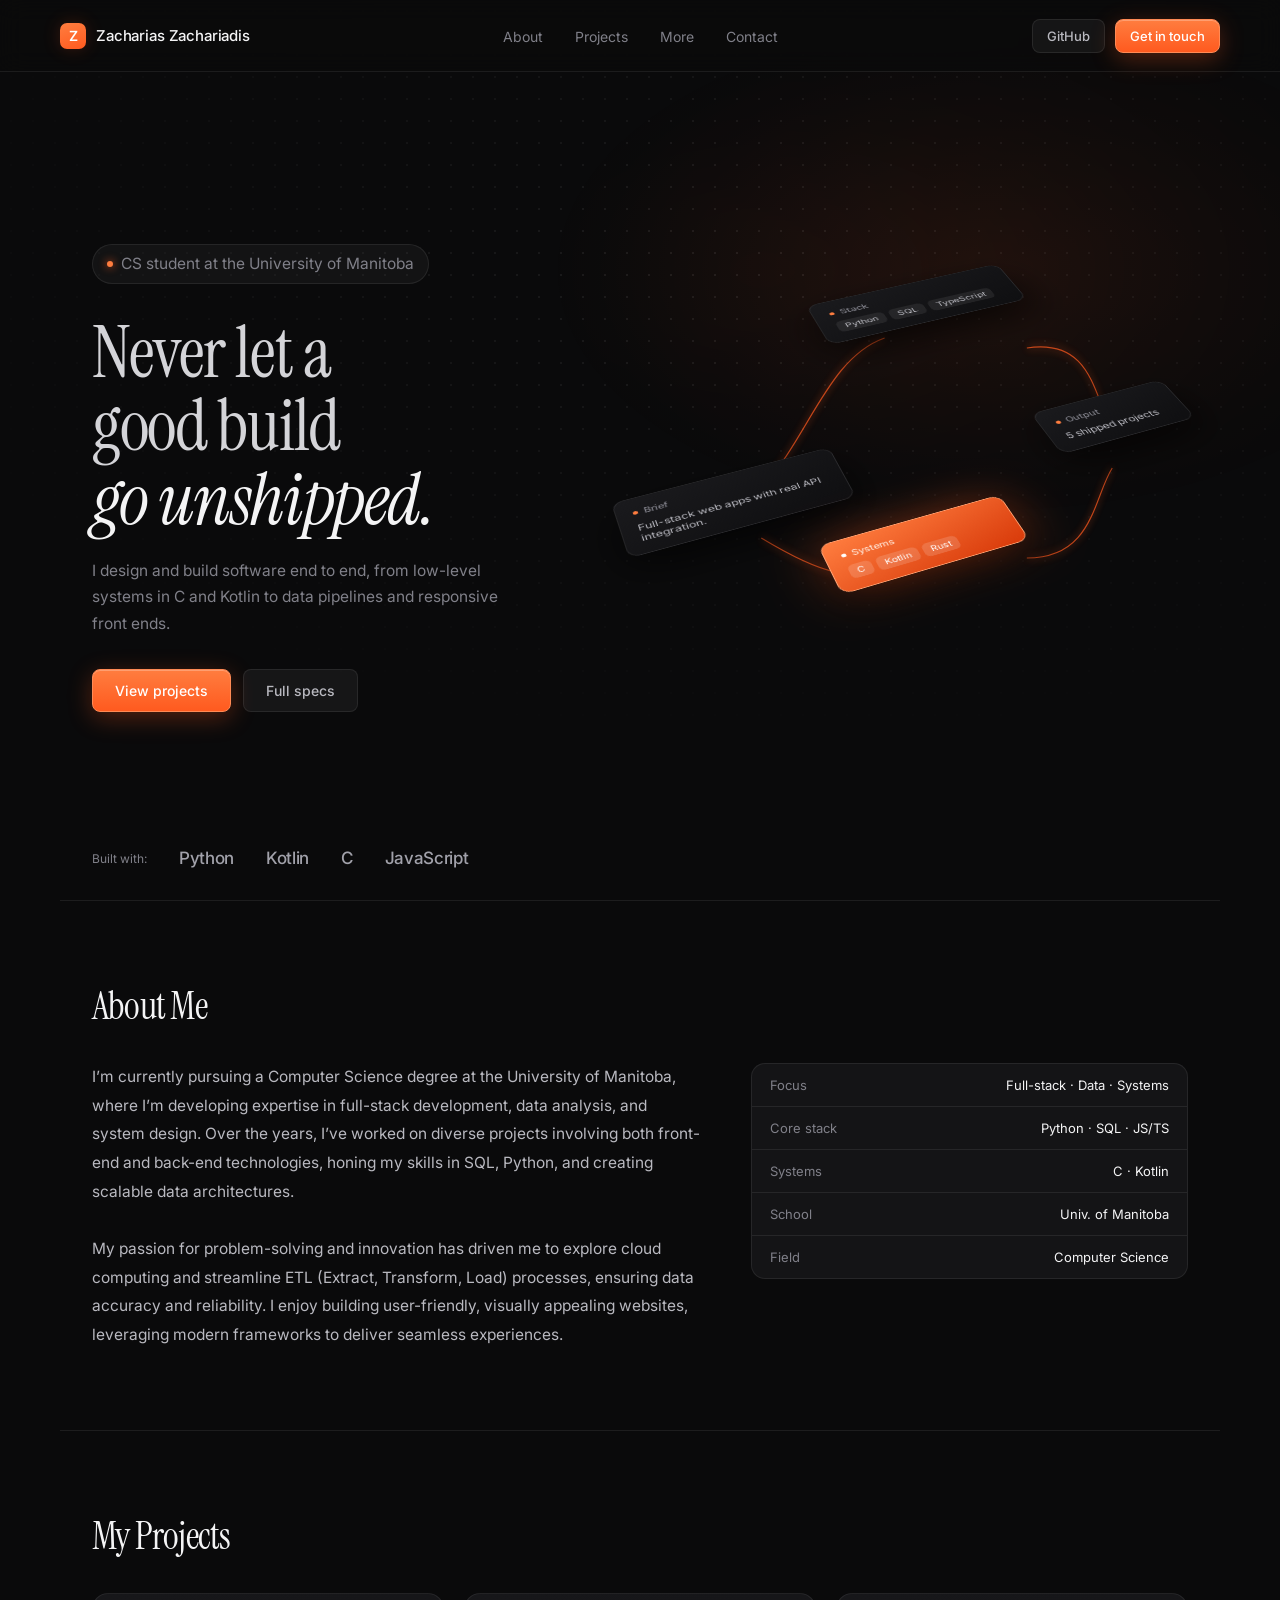
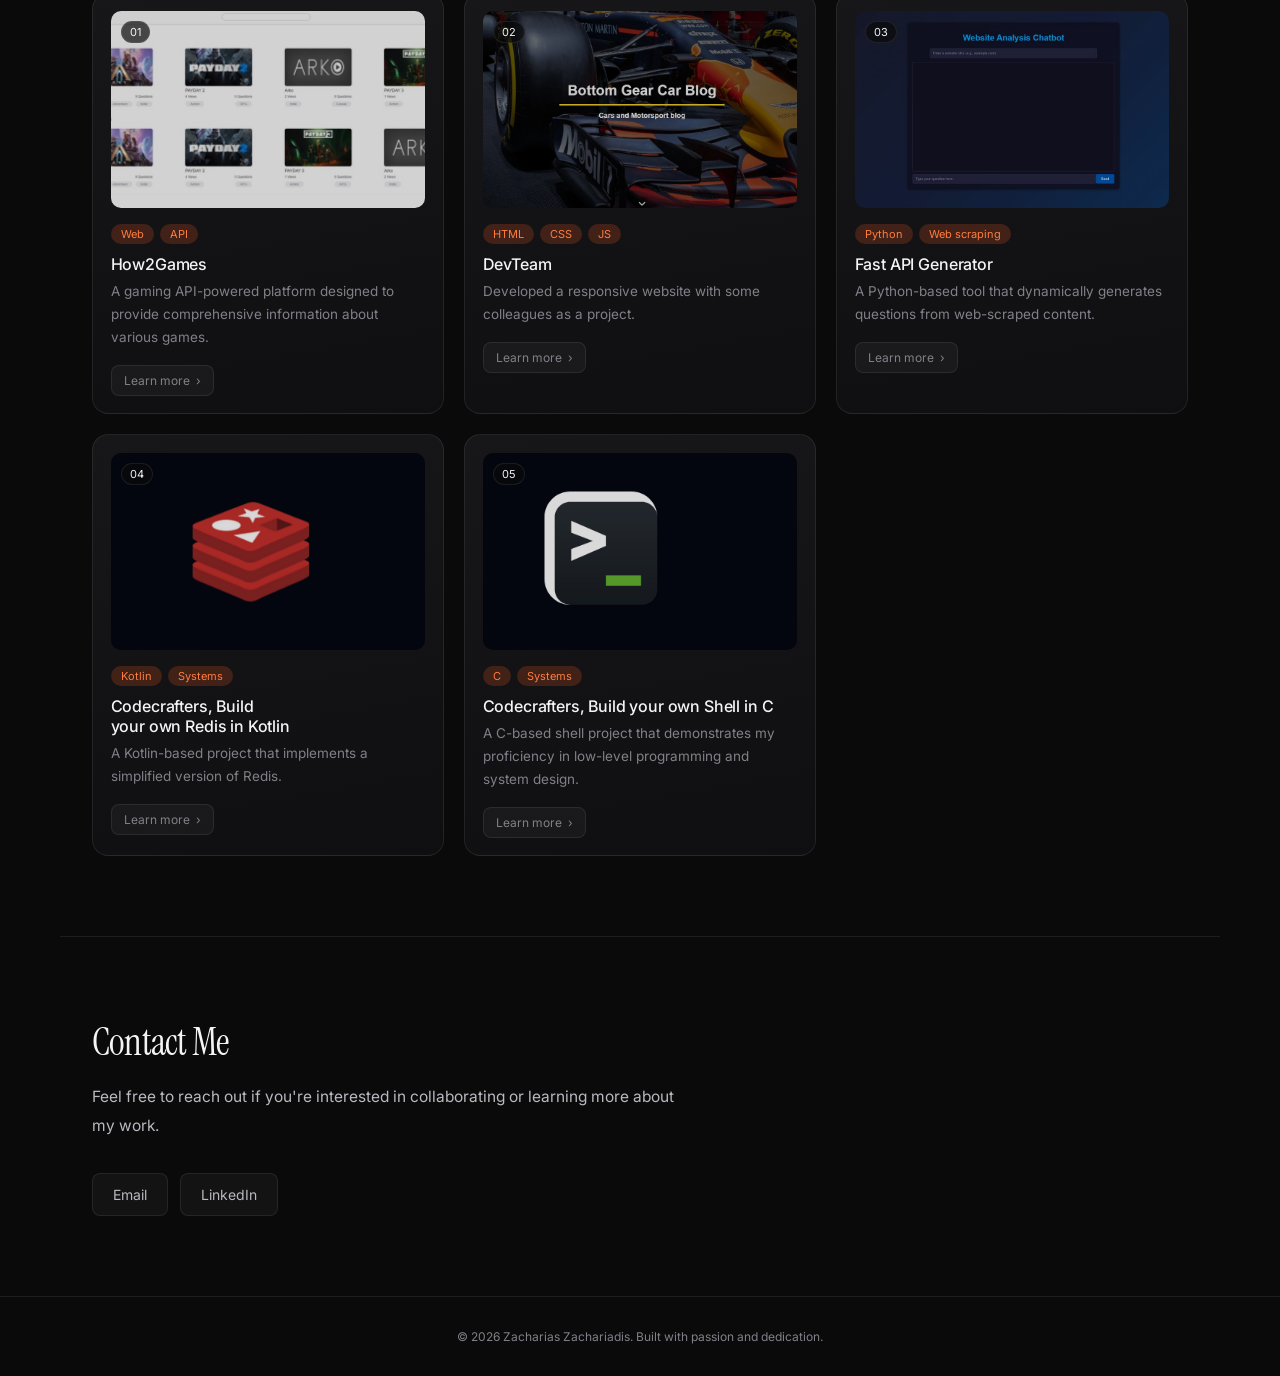
==== commit 2ad67279: "Changed the design with something I saw on Dribble" ====
--- a/index.html
+++ b/index.html
@@ -10,36 +10,56 @@
 </head>
 
 <body>
-    <header>
-        <div class="header-container">
-            <h1 class="logo">Zacharias Zachariadis</h1>
-            <div class="menu-toggle">
-                <button class="hamburger" onclick="toggleMenu()" aria-label="Menu Toggle">
-                    <span></span>
-                    <span></span>
-                    <span></span>
-                </button>
-            </div>
-            <nav class="nav-menu">
-                <ul class="nav-list">
-                    <li><a href="#about" class="nav-link">About</a></li>
-                    <li><a href="#projects" class="nav-link">Projects</a></li>
-                    <li><a href="details.html" class="nav-link">More</a></li>
-                    <li><a href="#contact" class="nav-link">Contact</a></li>
-                </ul>
-            </nav>
-        </div>
-    </header>
+<header>
+  <div class="header-container">
+    <h1 class="logo">Zacharias Zachariadis</h1>
+    <div class="menu-toggle">
+      <button class="hamburger" onclick="toggleMenu()" aria-label="Menu Toggle"><span></span><span></span><span></span></button>
+    </div>
+    <nav class="nav-menu">
+      <ul class="nav-list">
+        <li><a href="#about" class="nav-link">About</a></li>
+        <li><a href="#projects" class="nav-link">Projects</a></li>
+        <li><a href="details.html" class="nav-link">More</a></li>
+        <li><a href="#contact" class="nav-link">Contact</a></li>
+      </ul>
+    </nav>
+    <div class="header-actions">
+      <a href="https://github.com/Zack-Z23" class="btn-ghost">GitHub</a>
+      <a href="#contact" class="btn-primary">Get in touch</a>
+    </div>
+  </div>
+</header>
     
-    <section class="hero bracket">
-        <p class="status-line"><span class="status-dot" aria-hidden="true"></span>~/zacharias · CS @ University of Manitoba</p>
-        <h2>Full-stack builds. <em>Systems-level</em> thinking.</h2>
-        <p>I design and build software end to end — from low-level systems in C and Kotlin, to data pipelines and ETL processes, to responsive front ends. Currently studying Computer Science at the University of Manitoba.</p>
-        <div class="hero-actions">
-            <a href="#projects" class="btn-primary">View Projects</a>
-            <a href="details.html" class="btn-ghost">Full Specs</a>
-        </div>
-    </section>
+  <section class="hero hero-split">
+  <div class="hero-copy">
+    <p class="status-line"><span class="status-dot"></span>CS student at the University of Manitoba</p>
+    <h2>Never let a good build <em>go unshipped.</em></h2>
+    <p>I design and build software end to end, from low-level systems in C and Kotlin to data pipelines and responsive front ends.</p>
+    <div class="hero-actions">
+      <a href="#projects" class="btn-primary">View projects</a>
+      <a href="details.html" class="btn-ghost">Full specs</a>
+    </div>
+  </div>
+
+  <div class="hero-visual" aria-hidden="true">
+    <svg viewBox="0 0 600 480" preserveAspectRatio="none">
+      <path d="M150 250 C 200 200, 220 120, 280 100"/>
+      <path d="M150 300 C 220 340, 240 340, 290 330"/>
+      <path d="M430 110 C 500 100, 500 160, 520 190"/>
+      <path d="M430 320 C 500 320, 500 260, 520 230"/>
+    </svg>
+    <div class="node node-brief"><h4>Brief</h4>Full-stack web apps with real API integration.</div>
+    <div class="node node-stack"><h4>Stack</h4><div class="chips"><span>Python</span><span>SQL</span><span>TypeScript</span></div></div>
+    <div class="node node-hot"><h4>Systems</h4><div class="chips"><span>C</span><span>Kotlin</span><span>Rust</span></div></div>
+    <div class="node node-out"><h4>Output</h4>5 shipped projects</div>
+  </div>
+
+  <div class="stack-row">
+    <span>Built with:</span>
+    <strong>Python</strong><strong>Kotlin</strong><strong>C</strong><strong>JavaScript</strong>
+  </div>
+</section>
 
     <section id="about" class="about">
         <h2>About Me</h2>
--- a/Assets/main.css
+++ b/Assets/main.css
@@ -1,832 +1,278 @@
-@import url('https://fonts.googleapis.com/css2?family=Archivo:wght@400;500;600;700;800&family=JetBrains+Mono:wght@400;500;600&display=swap');
-
-*, *::before, *::after {
-    box-sizing: border-box;
-    margin: 0;
-    padding: 0;
-}
-
-html {
-    scroll-behavior: smooth;
-}
-
-@media (prefers-reduced-motion: reduce) {
-    html {
-        scroll-behavior: auto;
-    }
-}
+@import url('https://fonts.googleapis.com/css2?family=Inter:wght@400;500;600&family=Instrument+Serif:ital@0;1&display=swap');
+
+*, *::before, *::after { box-sizing: border-box; margin: 0; padding: 0; }
+html { scroll-behavior: smooth; font-family: 'Inter', system-ui, sans-serif; background: var(--bg); color: var(--text); }
+@media (prefers-reduced-motion: reduce) { html { scroll-behavior: auto; } }
 
 :root {
-    /* surfaces */
-    --bg:       #0b0c0f;
-    --bg2:      #14161b;
-    --bg3:      #0e1013;
-    --border:   #ffffff12;
-    --border2:  #ffffff22;
-
-    /* text */
-    --ink:      #eef0f3;
-    --text:     #c7cbd4;
-    --muted:    #9298a6;
-
-    /* brand: phosphor amber + steel */
-    --accent:      #f5a524;
-    --accent-dim:  #f5a52426;
-    --accent-ink:  #14100a;
-    --steel:       #8fb4d9;
-
-    /* type */
-    --sans: 'Archivo', system-ui, sans-serif;
-    --mono: 'JetBrains Mono', ui-monospace, monospace;
-
-    /* layout */
-    --content: 1040px;
-    --header-h: 60px;
-
-    /* z-scale */
-    --z-grid: 0;
-    --z-base: 1;
-    --z-sticky: 100;
-    --z-dropdown: 200;
-}
-
-html {
-    font-family: var(--sans);
-    color: var(--text);
-    background: var(--bg);
+    --bg: #0a0a0b;
+    --bg2: #141416;
+    --bg3: #0f0f11;
+    --border: #ffffff14;
+    --border2: #ffffff26;
+    --ink: #f4f4f5;
+    --text: #b9b9c0;
+    --muted: #808089;
+    --accent: #ff5a1f;
+    --accent2: #ff7d3f;
+    --accent-dim: #ff5a1f33;
+    --accent-ink: #fff;
+    --sans: 'Inter', system-ui, sans-serif;
+    --serif: 'Instrument Serif', Georgia, serif;
+    --content: 1160px;
+    --header-h: 72px;
 }
 
 body {
-    position: relative;
     min-height: 100vh;
     background: var(--bg);
     color: var(--text);
     line-height: 1.6;
     padding-top: var(--header-h);
     overflow-x: hidden;
-}
-
-/* blueprint grid backdrop */
+    position: relative;
+}
+
+/* faint dotted grid + orange glow */
 body::before {
     content: '';
-    position: fixed;
-    inset: 0;
-    z-index: var(--z-grid);
-    pointer-events: none;
-    background-image:
-        linear-gradient(var(--accent-dim) 1px, transparent 1px),
-        linear-gradient(90deg, var(--accent-dim) 1px, transparent 1px);
-    background-size: 48px 48px;
-    -webkit-mask-image: radial-gradient(ellipse 80% 55% at 50% 0%, black, transparent 72%);
-    mask-image: radial-gradient(ellipse 80% 55% at 50% 0%, black, transparent 72%);
-    opacity: 0.5;
-}
-
-body, button, input, textarea {
-    font: inherit;
-}
-
-a {
-    color: inherit;
-    text-decoration: none;
-}
-
-h1, h2, h3 {
-    text-wrap: balance;
-    color: var(--ink);
-}
-
-p {
-    text-wrap: pretty;
-}
-
-/* corner-bracket frame, used on hero / cards / detail cards */
-.bracket {
-    position: relative;
-}
-
-.bracket::after {
-    content: '';
-    position: absolute;
-    inset: 0;
-    pointer-events: none;
-    opacity: 0.6;
+    position: fixed; inset: 0; z-index: 0; pointer-events: none;
     background:
-        linear-gradient(var(--accent), var(--accent)) top    left  / 12px 2px no-repeat,
-        linear-gradient(var(--accent), var(--accent)) top    left  / 2px 12px no-repeat,
-        linear-gradient(var(--accent), var(--accent)) top    right / 12px 2px no-repeat,
-        linear-gradient(var(--accent), var(--accent)) top    right / 2px 12px no-repeat,
-        linear-gradient(var(--accent), var(--accent)) bottom left  / 12px 2px no-repeat,
-        linear-gradient(var(--accent), var(--accent)) bottom left  / 2px 12px no-repeat,
-        linear-gradient(var(--accent), var(--accent)) bottom right / 12px 2px no-repeat,
-        linear-gradient(var(--accent), var(--accent)) bottom right / 2px 12px no-repeat;
-}
-
-/* ----------------------------- header ----------------------------- */
-
+        radial-gradient(ellipse 50% 40% at 78% 30%, #ff5a1f1f, transparent 70%),
+        radial-gradient(#ffffff14 1px, transparent 1px) 0 0 / 22px 22px;
+    -webkit-mask-image: radial-gradient(ellipse 90% 70% at 60% 30%, #000, transparent 80%);
+    mask-image: radial-gradient(ellipse 90% 70% at 60% 30%, #000, transparent 80%);
+}
+
+body, button, input, textarea { font: inherit; }
+a { color: inherit; text-decoration: none; }
+h1, h2, h3 { color: var(--ink); text-wrap: balance; }
+p { text-wrap: pretty; }
+:focus-visible { outline: 2px solid var(--accent); outline-offset: 3px; }
+
+/* corner brackets removed: .bracket is now a no-op hook */
+.bracket { position: relative; }
+
+/* ------------------------------ header ------------------------------ */
 header {
-    background: color-mix(in oklch, var(--bg) 88%, transparent);
-    backdrop-filter: blur(10px);
+    position: fixed; top: 0; width: 100%; height: var(--header-h); z-index: 100;
+    display: flex; align-items: center; justify-content: center; padding: 0 2rem;
+    background: #0a0a0bcc; backdrop-filter: blur(12px);
     border-bottom: 1px solid var(--border);
-    padding: 0 2rem;
-    height: var(--header-h);
-    display: flex;
-    align-items: center;
-    justify-content: center;
-    position: fixed;
-    width: 100%;
-    top: 0;
-    z-index: var(--z-sticky);
-}
-
-header::after {
-    content: '';
-    position: absolute;
-    left: 0;
-    right: 0;
-    bottom: -1px;
-    height: 1px;
-    background-image: repeating-linear-gradient(90deg, var(--border2) 0 1px, transparent 1px 8px);
-    opacity: 0.7;
-}
-
+}
 .header-container {
-    display: flex;
-    justify-content: space-between;
-    align-items: center;
-    width: 100%;
-    max-width: var(--content);
-    gap: 16px;
-}
-
+    display: grid; grid-template-columns: 1fr auto 1fr; align-items: center;
+    width: 100%; max-width: var(--content); gap: 16px;
+}
 .logo {
-    font-family: var(--mono);
-    font-size: 13px;
-    font-weight: 500;
-    color: var(--ink);
-    letter-spacing: 0.02em;
-}
-
+    display: flex; align-items: center; gap: 10px;
+    font-size: 15px; font-weight: 500; color: var(--ink); letter-spacing: -0.01em;
+}
 .logo::before {
-    content: '>_ ';
-    color: var(--accent);
-}
-
-.nav-menu {
-    display: flex;
-    align-items: center;
-}
-
-.nav-list {
-    list-style: none;
-    display: flex;
-    gap: 1.75rem;
-}
-
-.nav-link {
-    font-size: 13px;
-    color: var(--muted);
-    font-family: var(--mono);
-    letter-spacing: 0.02em;
-    transition: color 0.2s;
-    position: relative;
-}
-
-.nav-link::before {
-    content: '';
-}
-
-.nav-link:hover {
-    color: var(--accent);
-}
-
-/* hamburger */
-.hamburger {
-    display: none;
-    flex-direction: column;
-    gap: 5px;
-    background: none;
-    border: none;
-    cursor: pointer;
-    padding: 8px;
-}
-
-.hamburger span {
-    display: block;
-    width: 20px;
-    height: 2px;
-    background: var(--text);
-    transition: all 0.3s cubic-bezier(.16,1,.3,1);
-}
-
-.hamburger.open span:nth-child(1) {
-    transform: translateY(7px) rotate(45deg);
-}
-
-.hamburger.open span:nth-child(2) {
-    opacity: 0;
-}
-
-.hamburger.open span:nth-child(3) {
-    transform: translateY(-7px) rotate(-45deg);
-}
-
-/* ------------------------------ hero ------------------------------- */
-
+    content: 'Z'; display: grid; place-items: center;
+    width: 26px; height: 26px; border-radius: 7px;
+    background: linear-gradient(160deg, var(--accent2), var(--accent));
+    color: #fff; font-size: 14px; font-weight: 600;
+    box-shadow: 0 0 18px var(--accent-dim);
+}
+.nav-menu { display: flex; justify-content: center; }
+.nav-list { list-style: none; display: flex; gap: 2rem; }
+.nav-link { font-size: 14px; color: var(--muted); transition: color .2s; }
+.nav-link:hover, .nav-link.active { color: var(--ink); }
+
+.header-actions { display: flex; justify-content: flex-end; gap: 10px; }
+.header-actions .btn-primary, .header-actions .btn-ghost { padding: 8px 14px; font-size: 13px; }
+
+.menu-toggle { display: none; }
+.hamburger { display: none; flex-direction: column; gap: 5px; background: none; border: none; cursor: pointer; padding: 8px; }
+.hamburger span { display: block; width: 20px; height: 2px; background: var(--text); transition: all .3s; }
+.hamburger.open span:nth-child(1) { transform: translateY(7px) rotate(45deg); }
+.hamburger.open span:nth-child(2) { opacity: 0; }
+.hamburger.open span:nth-child(3) { transform: translateY(-7px) rotate(-45deg); }
+
+/* ------------------------------- buttons ------------------------------- */
+.btn-primary, .btn-ghost {
+    display: inline-flex; align-items: center; justify-content: center;
+    padding: 12px 22px; border-radius: 8px; font-size: 14px; font-weight: 500;
+    transition: transform .2s, box-shadow .2s, border-color .2s, background .2s;
+}
+.btn-primary {
+    color: #fff; border: 1px solid #ff8a55;
+    background: linear-gradient(180deg, var(--accent2), var(--accent));
+    box-shadow: 0 6px 24px #ff5a1f4d, inset 0 1px 0 #ffffff40;
+}
+.btn-primary:hover { transform: translateY(-1px); box-shadow: 0 8px 30px #ff5a1f80, inset 0 1px 0 #ffffff40; }
+.btn-ghost { color: var(--text); background: #ffffff0d; border: 1px solid var(--border); }
+.btn-ghost:hover { background: #ffffff18; color: var(--ink); }
+
+/* -------------------------------- hero -------------------------------- */
 .hero {
-    position: relative;
-    z-index: var(--z-base);
+    position: relative; z-index: 1;
     min-height: calc(100vh - var(--header-h));
-    display: flex;
-    flex-direction: column;
-    justify-content: center;
-    align-items: flex-start;
-    padding: 6rem 2.5rem 4rem;
-    max-width: var(--content);
-    margin: 0 auto;
-}
+    max-width: var(--content); margin: 0 auto;
+    padding: 5rem 2rem 6rem;
+    display: flex; flex-direction: column; justify-content: center; align-items: flex-start;
+}
+.hero-split { display: grid; grid-template-columns: 1fr 1.15fr; align-items: center; gap: 2rem; }
+.hero-copy { display: flex; flex-direction: column; align-items: flex-start; }
 
 .status-line {
-    display: flex;
-    align-items: flex-start;
-    gap: 10px;
-    font-family: var(--mono);
-    font-size: 12px;
-    color: var(--muted);
-    letter-spacing: 0.06em;
-    text-transform: uppercase;
-    margin-bottom: 1.75rem;
-    opacity: 0;
-    animation: rise 0.6s cubic-bezier(.16,1,.3,1) 0.05s forwards;
-}
-
-.status-dot {
-    width: 7px;
-    height: 7px;
-    margin-top: 6px;
-    border-radius: 50%;
-    background: var(--accent);
-    box-shadow: 0 0 0 3px var(--accent-dim);
-    flex-shrink: 0;
-}
-
+    display: inline-flex; align-items: center; gap: 8px;
+    padding: 6px 14px; margin-bottom: 1.75rem;
+    font-size: 12px; color: var(--text);
+    background: #ffffff0a; border: 1px solid var(--border); border-radius: 999px;
+}
+.status-dot { width: 6px; height: 6px; border-radius: 50%; background: var(--accent2); box-shadow: 0 0 8px var(--accent); flex-shrink: 0; }
+
+.hero h2 {
+    font-family: var(--serif); font-weight: 400;
+    font-size: clamp(2.8rem, 5.6vw, 4.8rem); line-height: 1.02; letter-spacing: -0.02em;
+    margin-bottom: 1.4rem; max-width: 14ch; color: #d4d4d8;
+}
+.hero h2 em { font-style: italic; color: var(--ink); }
+.hero p { font-size: 15.5px; color: var(--muted); max-width: 44ch; line-height: 1.7; margin-bottom: 2rem; }
+.hero-actions { display: flex; flex-wrap: wrap; gap: 12px; }
+
+/* floating node-graph visual */
+.hero-visual { position: relative; height: 480px; perspective: 1200px; }
+.hero-visual svg { position: absolute; inset: 0; width: 100%; height: 100%; overflow: visible; }
+.hero-visual path { fill: none; stroke: var(--accent); stroke-width: 1.2; opacity: .75; filter: drop-shadow(0 0 4px var(--accent)); }
+.node {
+    position: absolute; padding: 14px 16px; border-radius: 12px;
+    background: linear-gradient(160deg, #1a1a1d, #0f0f11);
+    border: 1px solid var(--border); box-shadow: 0 20px 50px #000a;
+    font-size: 12px; color: var(--text);
+    transform: rotateX(48deg) rotateZ(-22deg);
+    transform-style: preserve-3d;
+}
+.node h4 { font-size: 11px; font-weight: 500; color: var(--muted); margin-bottom: 8px; display: flex; align-items: center; gap: 6px; }
+.node h4::before { content: ''; width: 5px; height: 5px; border-radius: 50%; background: var(--accent2); }
+.node-brief { left: 0; top: 46%; width: 230px; }
+.node-stack { left: 34%; top: 6%; width: 210px; }
+.node-hot {
+    left: 36%; top: 56%; width: 200px; color: #fff;
+    background: linear-gradient(160deg, #ff7d3f, #d83a0a);
+    border-color: #ffa070; box-shadow: 0 0 60px #ff5a1f66, 0 20px 50px #000a;
+}
+.node-hot h4 { color: #ffe0d0; }
+.node-hot h4::before { background: #fff; }
+.node-out { right: 0; top: 30%; width: 150px; }
+.node .chips { display: flex; flex-wrap: wrap; gap: 5px; margin-top: 8px; }
+.node .chips span { padding: 3px 8px; border-radius: 6px; background: #ffffff12; font-size: 10.5px; }
+.node-hot .chips span { background: #ffffff26; }
+
+/* "trusted by" style strip */
+.stack-row {
+    position: absolute; left: 2rem; right: 2rem; bottom: 2rem;
+    display: flex; flex-wrap: wrap; align-items: center; gap: 2rem;
+    font-size: 12px; color: var(--muted);
+}
+.stack-row strong { font-size: 17px; font-weight: 500; color: #a1a1aa; letter-spacing: -0.02em; }
+
+/* ------------------------------ sections ------------------------------ */
+section { position: relative; z-index: 1; max-width: var(--content); margin: 0 auto; padding: 5rem 2rem; }
+.about, #contact, .projects { border-top: 1px solid var(--border); }
+.about h2, #contact h2, .projects h2 {
+    font-family: var(--serif); font-weight: 400; font-size: 2.4rem; letter-spacing: -0.02em; color: var(--ink);
+}
+.about-grid { display: grid; grid-template-columns: 1.4fr 1fr; gap: 3rem; align-items: start; margin-top: 2rem; }
+.about p, #contact p { font-size: 15.5px; line-height: 1.85; max-width: 62ch; color: var(--text); }
+#contact p { margin: 1rem 0 2rem; }
+
+.spec-list { display: flex; flex-direction: column; border: 1px solid var(--border); border-radius: 14px; overflow: hidden; background: var(--bg2); }
+.spec-list div { display: flex; justify-content: space-between; gap: 12px; padding: 13px 18px; border-bottom: 1px solid var(--border); font-size: 13px; }
+.spec-list div:last-child { border-bottom: none; }
+.spec-list dt { color: var(--muted); }
+.spec-list dd { color: var(--ink); text-align: right; }
+
+.contact-links { display: flex; flex-wrap: wrap; gap: 12px; }
+.contact-links a {
+    padding: 12px 20px; border-radius: 8px; font-size: 14px; color: var(--text);
+    background: #ffffff0a; border: 1px solid var(--border); transition: all .2s;
+}
+.contact-links a:hover { border-color: var(--accent); color: var(--ink); background: var(--accent-dim); }
+
+/* ------------------------------ projects ------------------------------ */
+.project-container { display: grid; grid-template-columns: repeat(auto-fit, minmax(300px, 1fr)); gap: 20px; margin-top: 2rem; }
+.project-card {
+    display: flex; flex-direction: column; padding: 1.1rem;
+    background: linear-gradient(170deg, #17171a, #0f0f11);
+    border: 1px solid var(--border); border-radius: 16px;
+    transition: border-color .25s, box-shadow .25s;
+}
+.project-card:hover { border-color: #ff5a1f66; box-shadow: 0 0 40px #ff5a1f1a; }
+.card-media { position: relative; aspect-ratio: 16/10; overflow: hidden; border-radius: 10px; background: var(--bg3); margin-bottom: 1rem; }
+.card-media img { display: block; width: 100%; height: 100%; object-fit: cover; object-position: top; filter: brightness(.85); transition: filter .4s, transform .5s; }
+.project-card:hover .card-media img { filter: brightness(1); transform: scale(1.03); }
+.card-index {
+    position: absolute; top: 10px; left: 10px; z-index: 1; padding: 3px 8px; border-radius: 999px;
+    font-size: 11px; color: var(--ink); background: #0a0a0bb3; border: 1px solid var(--border);
+}
+.card-tags { display: flex; flex-wrap: wrap; gap: 6px; margin-bottom: 10px; }
+.card-tags span { font-size: 11px; color: var(--accent2); background: var(--accent-dim); padding: 3px 10px; border-radius: 999px; }
+.project-card h3 { font-size: 16px; font-weight: 500; margin-bottom: 6px; letter-spacing: -0.01em; }
+.project-card h3 a:hover { color: var(--accent2); }
+.project-card p { font-size: 13.5px; color: var(--muted); line-height: 1.7; }
+
+.project-toggle {
+    align-self: flex-start; margin-top: 1rem; padding: 7px 12px; cursor: pointer;
+    display: inline-flex; align-items: center; gap: 6px;
+    background: #ffffff0a; border: 1px solid var(--border); border-radius: 8px;
+    color: var(--muted); font-size: 12px; transition: all .2s;
+}
+.project-toggle::after { content: '›'; transition: transform .25s; }
+.project-toggle[aria-expanded="true"]::after { transform: rotate(90deg); }
+.project-toggle:hover { border-color: var(--accent); color: var(--ink); }
+.project-details { max-height: 0; opacity: 0; overflow: hidden; transition: max-height .35s ease, opacity .35s ease; }
+.project-card.expanded .project-details { max-height: 420px; opacity: 1; margin-top: 12px; }
+.project-details p { font-size: 13px; color: var(--text); line-height: 1.75; padding: 12px; background: var(--bg3); border: 1px solid var(--border); border-radius: 10px; }
+
+/* ---------------------------- details page ---------------------------- */
+.details-grid {
+    position: relative; z-index: 1; max-width: var(--content); margin: 0 auto; padding: 4rem 2rem;
+    display: grid; grid-template-columns: repeat(auto-fit, minmax(250px, 1fr)); gap: 20px;
+}
+.detail-card { padding: 1.5rem; background: linear-gradient(170deg, #17171a, #0f0f11); border: 1px solid var(--border); border-radius: 16px; transition: border-color .2s; }
+.detail-card:hover { border-color: #ff5a1f66; }
+.detail-card h3 { font-size: 14px; font-weight: 500; color: var(--accent2); margin-bottom: 1rem; padding-bottom: .75rem; border-bottom: 1px solid var(--border); }
+.detail-card ul { list-style: none; }
+.detail-card li { position: relative; padding-left: 16px; margin-bottom: 8px; font-size: 13.5px; line-height: 1.7; color: var(--text); }
+.detail-card li::before { content: ''; position: absolute; left: 0; top: .7em; width: 5px; height: 5px; border-radius: 50%; background: var(--accent); }
+
+footer { position: relative; z-index: 1; padding: 2rem; text-align: center; font-size: 12px; color: var(--muted); border-top: 1px solid var(--border); background: var(--bg); }
+
+/* --------------------------- entrance + reveal --------------------------- */
+@keyframes rise { from { opacity: 0; transform: translateY(14px); } to { opacity: 1; transform: none; } }
 @media (prefers-reduced-motion: no-preference) {
-    .status-dot {
-        animation: pulse 2.4s ease-in-out infinite;
+    .hero-copy > *, .hero > * { animation: rise .7s cubic-bezier(.16,1,.3,1) both; }
+    .hero-copy > :nth-child(2), .hero > :nth-child(2) { animation-delay: .1s; }
+    .hero-copy > :nth-child(3), .hero > :nth-child(3) { animation-delay: .2s; }
+    .hero-copy > :nth-child(4), .hero > :nth-child(4) { animation-delay: .3s; }
+    .js .reveal { opacity: 0; transform: translateY(16px); transition: opacity .6s cubic-bezier(.16,1,.3,1), transform .6s cubic-bezier(.16,1,.3,1); }
+    .js .reveal.is-visible { opacity: 1; transform: none; }
+}
+
+/* ------------------------------ responsive ------------------------------ */
+@media (max-width: 900px) {
+    .hero-split { grid-template-columns: 1fr; }
+    .hero-visual { display: none; }
+    .stack-row { position: static; margin-top: 3rem; }
+}
+@media (max-width: 768px) {
+    header { padding: 0 1.25rem; }
+    .header-container { grid-template-columns: 1fr auto; }
+    .header-actions { display: none; }
+    .menu-toggle, .hamburger { display: flex; }
+    .nav-menu { display: none; }
+    .nav-menu.active {
+        display: block; position: absolute; right: 1.25rem; top: 64px;
+        background: var(--bg2); border: 1px solid var(--border2); border-radius: 12px; padding: 1rem 1.25rem;
     }
-}
-
-.hero h2 {
-    font-family: var(--sans);
-    font-size: clamp(2.4rem, 5.4vw, 4.4rem);
-    font-weight: 700;
-    line-height: 1.08;
-    letter-spacing: -0.03em;
-    margin-bottom: 1.5rem;
-    max-width: 16ch;
-    opacity: 0;
-    animation: rise 0.7s cubic-bezier(.16,1,.3,1) 0.15s forwards;
-}
-
-.hero h2 em {
-    font-style: normal;
-    color: var(--accent);
-}
-
-.hero p {
-    font-size: 17px;
-    color: var(--muted);
-    max-width: 58ch;
-    line-height: 1.75;
-    margin-bottom: 2.25rem;
-    opacity: 0;
-    animation: rise 0.7s cubic-bezier(.16,1,.3,1) 0.25s forwards;
-}
-
-.hero-actions {
-    display: flex;
-    flex-wrap: wrap;
-    gap: 12px;
-    opacity: 0;
-    animation: rise 0.7s cubic-bezier(.16,1,.3,1) 0.35s forwards;
-}
-
-@keyframes rise {
-    from { opacity: 0; transform: translateY(14px); }
-    to   { opacity: 1; transform: translateY(0); }
-}
-
-@keyframes pulse {
-    0%, 100% { box-shadow: 0 0 0 3px var(--accent-dim); }
-    50%      { box-shadow: 0 0 0 6px var(--accent-dim); }
-}
-
-@media (prefers-reduced-motion: reduce) {
-    .status-line, .hero h2, .hero p, .hero-actions {
-        animation: none;
-        opacity: 1;
-    }
-}
-
-.btn-primary, .btn-ghost {
-    display: inline-flex;
-    align-items: center;
-    gap: 8px;
-    padding: 12px 22px;
-    border-radius: 3px;
-    font-family: var(--mono);
-    font-size: 13px;
-    font-weight: 500;
-    letter-spacing: 0.02em;
-    transition: background 0.2s, border-color 0.2s, color 0.2s, transform 0.2s;
-}
-
-.btn-primary {
-    background: var(--accent);
-    color: var(--accent-ink);
-    border: 1px solid var(--accent);
-}
-
-.btn-primary:hover {
-    background: #ffb648;
-    border-color: #ffb648;
-}
-
-.btn-ghost {
-    background: transparent;
-    color: var(--text);
-    border: 1px solid var(--border2);
-}
-
-.btn-ghost:hover {
-    border-color: var(--accent);
-    color: var(--accent);
-}
-
-/* ----------------------------- sections ----------------------------- */
-
-section {
-    position: relative;
-    z-index: var(--z-base);
-    padding: 4.5rem 2.5rem;
-    max-width: var(--content);
-    margin: 0 auto;
-}
-
-.section-head {
-    display: flex;
-    align-items: baseline;
-    gap: 12px;
-    margin-bottom: 2.25rem;
-}
-
-.section-head .index {
-    font-family: var(--mono);
-    font-size: 13px;
-    color: var(--accent);
-}
-
-.about, #contact {
-    border-top: 1px solid var(--border);
-}
-
-.about h2, #contact h2, .projects h2 {
-    font-family: var(--sans);
-    font-size: 1.7rem;
-    font-weight: 700;
-    letter-spacing: -0.01em;
-    color: var(--ink);
-}
-
-.about-grid {
-    display: grid;
-    grid-template-columns: 1.4fr 1fr;
-    gap: 3rem;
-    align-items: start;
-    margin-top: 2rem;
-}
-
-.about p {
-    font-size: 15.5px;
-    color: var(--text);
-    line-height: 1.85;
-    max-width: 62ch;
-}
-
-.spec-list {
-    display: flex;
-    flex-direction: column;
-    border: 1px solid var(--border);
-    border-radius: 6px;
-    overflow: hidden;
-    background: var(--bg2);
-}
-
-.spec-list div {
-    display: flex;
-    justify-content: space-between;
-    gap: 12px;
-    padding: 12px 16px;
-    border-bottom: 1px solid var(--border);
-    font-family: var(--mono);
-    font-size: 12.5px;
-}
-
-.spec-list div:last-child {
-    border-bottom: none;
-}
-
-.spec-list dt {
-    color: var(--muted);
-    letter-spacing: 0.04em;
-    text-transform: uppercase;
-}
-
-.spec-list dd {
-    color: var(--ink);
-    text-align: right;
-}
-
-#contact p {
-    font-size: 15.5px;
-    color: var(--text);
-    line-height: 1.85;
-    max-width: 60ch;
-    margin-bottom: 2rem;
-}
-
-.contact-links {
-    display: flex;
-    flex-wrap: wrap;
-    gap: 12px;
-}
-
-.contact-links a {
-    display: inline-flex;
-    align-items: center;
-    gap: 10px;
-    padding: 14px 20px;
-    border: 1px solid var(--border2);
-    border-radius: 6px;
-    font-family: var(--mono);
-    font-size: 13px;
-    color: var(--text);
-    transition: border-color 0.2s, color 0.2s, background 0.2s;
-}
-
-.contact-links a::before {
-    content: '→';
-    color: var(--accent);
-}
-
-.contact-links a:hover {
-    border-color: var(--accent);
-    color: var(--accent);
-    background: var(--accent-dim);
-}
-
-/* ----------------------------- projects ----------------------------- */
-
-.projects {
-    border-top: 1px solid var(--border);
-}
-
-.project-container {
-    display: grid;
-    grid-template-columns: repeat(auto-fit, minmax(300px, 1fr));
-    gap: 20px;
-    margin-top: 2rem;
-}
-
-.project-card {
-    background: var(--bg2);
-    border: 1px solid var(--border);
-    border-radius: 8px;
-    padding: 1.25rem;
-    display: flex;
-    flex-direction: column;
-    transition: border-color 0.25s, transform 0.25s;
-}
-
-.project-card:hover {
-    border-color: var(--border2);
-    transform: translateY(-3px);
-}
-
-.card-media {
-    position: relative;
-    aspect-ratio: 16 / 10;
-    overflow: hidden;
-    border-radius: 4px;
-    background: var(--bg3);
-    margin-bottom: 1.1rem;
-}
-
-.card-media img {
-    display: block;
-    width: 100%;
-    height: 100%;
-    object-fit: cover;
-    object-position: top;
-    filter: grayscale(0.55) contrast(1.05) brightness(0.82);
-    transition: filter 0.4s ease, transform 0.5s cubic-bezier(.16,1,.3,1);
-}
-
-.project-card:hover .card-media img {
-    filter: grayscale(0) contrast(1.05) brightness(0.95);
-    transform: scale(1.035);
-}
-
-.card-media::after {
-    content: '';
-    position: absolute;
-    inset: 0;
-    background:
-        linear-gradient(180deg, transparent 45%, rgba(11,12,15,0.75) 100%),
-        linear-gradient(0deg, var(--accent-dim), transparent 55%);
-    pointer-events: none;
-}
-
-.card-index {
-    position: absolute;
-    top: 10px;
-    left: 10px;
-    z-index: 1;
-    font-family: var(--mono);
-    font-size: 11px;
-    color: var(--accent);
-    background: color-mix(in oklch, var(--bg) 70%, transparent);
-    border: 1px solid var(--accent-dim);
-    padding: 3px 7px;
-    border-radius: 3px;
-    letter-spacing: 0.04em;
-}
-
-.card-tags {
-    display: flex;
-    flex-wrap: wrap;
-    gap: 6px;
-    margin-bottom: 10px;
-}
-
-.card-tags span {
-    font-family: var(--mono);
-    font-size: 10.5px;
-    color: var(--steel);
-    border: 1px solid #8fb4d94a;
-    padding: 3px 8px;
-    border-radius: 999px;
-    letter-spacing: 0.03em;
-}
-
-.project-card h3 {
-    font-size: 16px;
-    font-weight: 600;
-    color: var(--ink);
-    margin-bottom: 6px;
-    letter-spacing: -0.01em;
-}
-
-.project-card h3 a {
-    color: var(--ink);
-    transition: color 0.2s;
-}
-
-.project-card h3 a:hover {
-    color: var(--accent);
-}
-
-.project-card p {
-    font-size: 13.5px;
-    color: var(--muted);
-    line-height: 1.7;
-}
-
-.project-toggle {
-    align-self: flex-start;
-    margin-top: 1rem;
-    padding: 7px 12px;
-    border: 1px solid var(--border2);
-    border-radius: 5px;
-    background: transparent;
-    color: var(--muted);
-    font-family: var(--mono);
-    font-size: 11px;
-    cursor: pointer;
-    display: inline-flex;
-    align-items: center;
-    gap: 6px;
-    transition: border-color 0.2s, color 0.2s;
-}
-
-.project-toggle::after {
-    content: '›';
-    display: inline-block;
-    transition: transform 0.25s;
-}
-
-.project-toggle[aria-expanded="true"]::after {
-    transform: rotate(90deg);
-}
-
-.project-toggle:hover {
-    border-color: var(--accent);
-    color: var(--accent);
-}
-
-.project-details {
-    max-height: 0;
-    opacity: 0;
-    overflow: hidden;
-    transition: max-height 0.35s ease, opacity 0.35s ease;
-    margin-top: 0;
-}
-
-.project-card.expanded .project-details {
-    max-height: 420px;
-    opacity: 1;
-    margin-top: 12px;
-}
-
-.project-details p {
-    font-size: 13px;
-    color: var(--text);
-    line-height: 1.75;
-    padding: 12px;
-    background: var(--bg3);
-    border-radius: 6px;
-    border: 1px solid var(--border);
-    margin: 0;
-}
-
-.project-details p::before {
-    content: '// details';
-    display: block;
-    font-family: var(--mono);
-    font-size: 10px;
-    color: var(--muted);
-    letter-spacing: 0.08em;
-    text-transform: uppercase;
-    margin-bottom: 8px;
-}
-
-/* --------------------------- details page --------------------------- */
-
-.details-grid {
-    display: grid;
-    grid-template-columns: repeat(auto-fit, minmax(240px, 1fr));
-    gap: 20px;
-    padding: 4.5rem 2.5rem;
-    max-width: var(--content);
-    margin: 0 auto;
-    position: relative;
-    z-index: var(--z-base);
-}
-
-.detail-card {
-    background: var(--bg2);
-    border: 1px solid var(--border);
-    border-radius: 8px;
-    padding: 1.5rem;
-    transition: border-color 0.2s, transform 0.2s;
-}
-
-.detail-card:hover {
-    border-color: var(--border2);
-    transform: translateY(-2px);
-}
-
-.detail-card h3 {
-    font-family: var(--mono);
-    font-size: 11px;
-    font-weight: 500;
-    color: var(--accent);
-    letter-spacing: 0.08em;
-    text-transform: uppercase;
-    margin-bottom: 1.1rem;
-    padding-bottom: 0.75rem;
-    border-bottom: 1px solid var(--border);
-}
-
-.detail-card ul {
-    list-style: none;
-}
-
-.detail-card ul li {
-    font-size: 13.5px;
-    color: var(--text);
-    line-height: 1.75;
-    margin-bottom: 8px;
-    padding-left: 16px;
-    position: relative;
-}
-
-.detail-card ul li::before {
-    content: '–';
-    position: absolute;
-    left: 0;
-    color: var(--accent);
-    font-family: var(--mono);
-}
-
-/* ------------------------------ footer ------------------------------ */
-
-footer {
-    position: relative;
-    z-index: var(--z-base);
-    border-top: 1px solid var(--border);
-    padding: 2rem;
-    text-align: center;
-    font-family: var(--mono);
-    font-size: 11px;
-    color: var(--muted);
-    background: var(--bg);
-    letter-spacing: 0.02em;
-}
-
-/* ----------------------------- reveal-on-scroll ----------------------------- */
-
-@media (prefers-reduced-motion: no-preference) {
-    .js .reveal {
-        opacity: 0;
-        transform: translateY(18px);
-        transition: opacity 0.6s cubic-bezier(.16,1,.3,1), transform 0.6s cubic-bezier(.16,1,.3,1);
-    }
-
-    .js .reveal.is-visible {
-        opacity: 1;
-        transform: none;
-    }
-}
-
-/* ------------------------------ responsive ------------------------------ */
-
-@media (max-width: 768px) {
-    .header-container {
-        flex-wrap: wrap;
-        gap: 12px;
-    }
-
-    .nav-menu {
-        display: none;
-        width: 100%;
-    }
-
-    .nav-menu.active {
-        display: block;
-        position: absolute;
-        width: auto;
-        right: 1.5rem;
-        top: 58px;
-        background: var(--bg2);
-        border: 1px solid var(--border2);
-        border-radius: 8px;
-        padding: 1rem 1.25rem;
-        z-index: var(--z-dropdown);
-    }
-
-    .nav-list {
-        flex-direction: column;
-        gap: 12px;
-    }
-
-    .hamburger {
-        display: flex;
-    }
-
-    .hero {
-        padding: 5rem 1.5rem 3rem;
-    }
-
-    .about-grid {
-        grid-template-columns: 1fr;
-        gap: 1.75rem;
-    }
-
-    .spec-list dd {
-        text-align: right;
-    }
-
-    section {
-        padding: 3.25rem 1.5rem;
-    }
-
-    .details-grid {
-        padding: 3.25rem 1.5rem;
-    }
-}
-
+    .nav-list { flex-direction: column; gap: 12px; }
+    .hero { padding: 4rem 1.25rem 3rem; }
+    section, .details-grid { padding: 3.25rem 1.25rem; }
+    .about-grid { grid-template-columns: 1fr; gap: 1.75rem; }
+}
 @media (max-width: 600px) {
-    .hero h2 {
-        font-size: 2.3rem;
-    }
-
-    .hero-actions {
-        flex-direction: column;
-        align-items: stretch;
-    }
-
-    .btn-primary, .btn-ghost {
-        justify-content: center;
-    }
-}
+    .hero-actions { flex-direction: column; align-items: stretch; }
+}
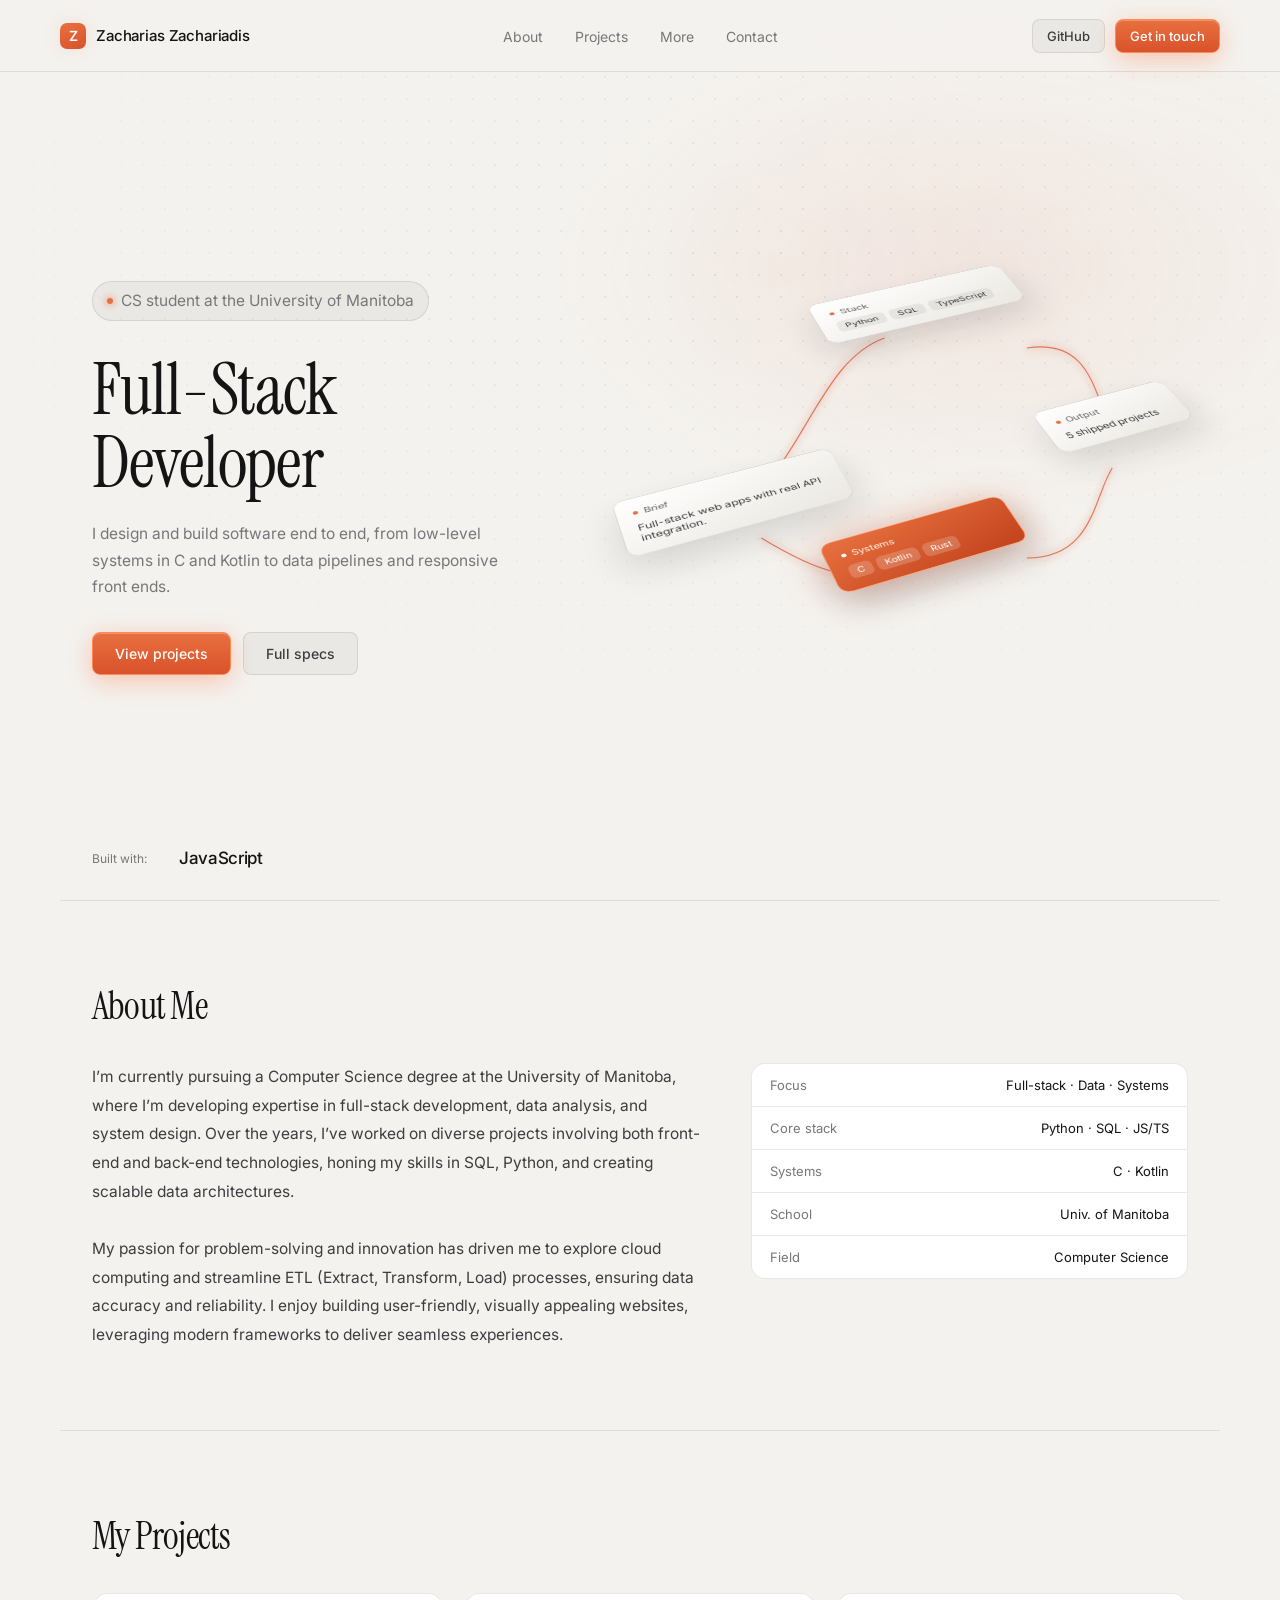
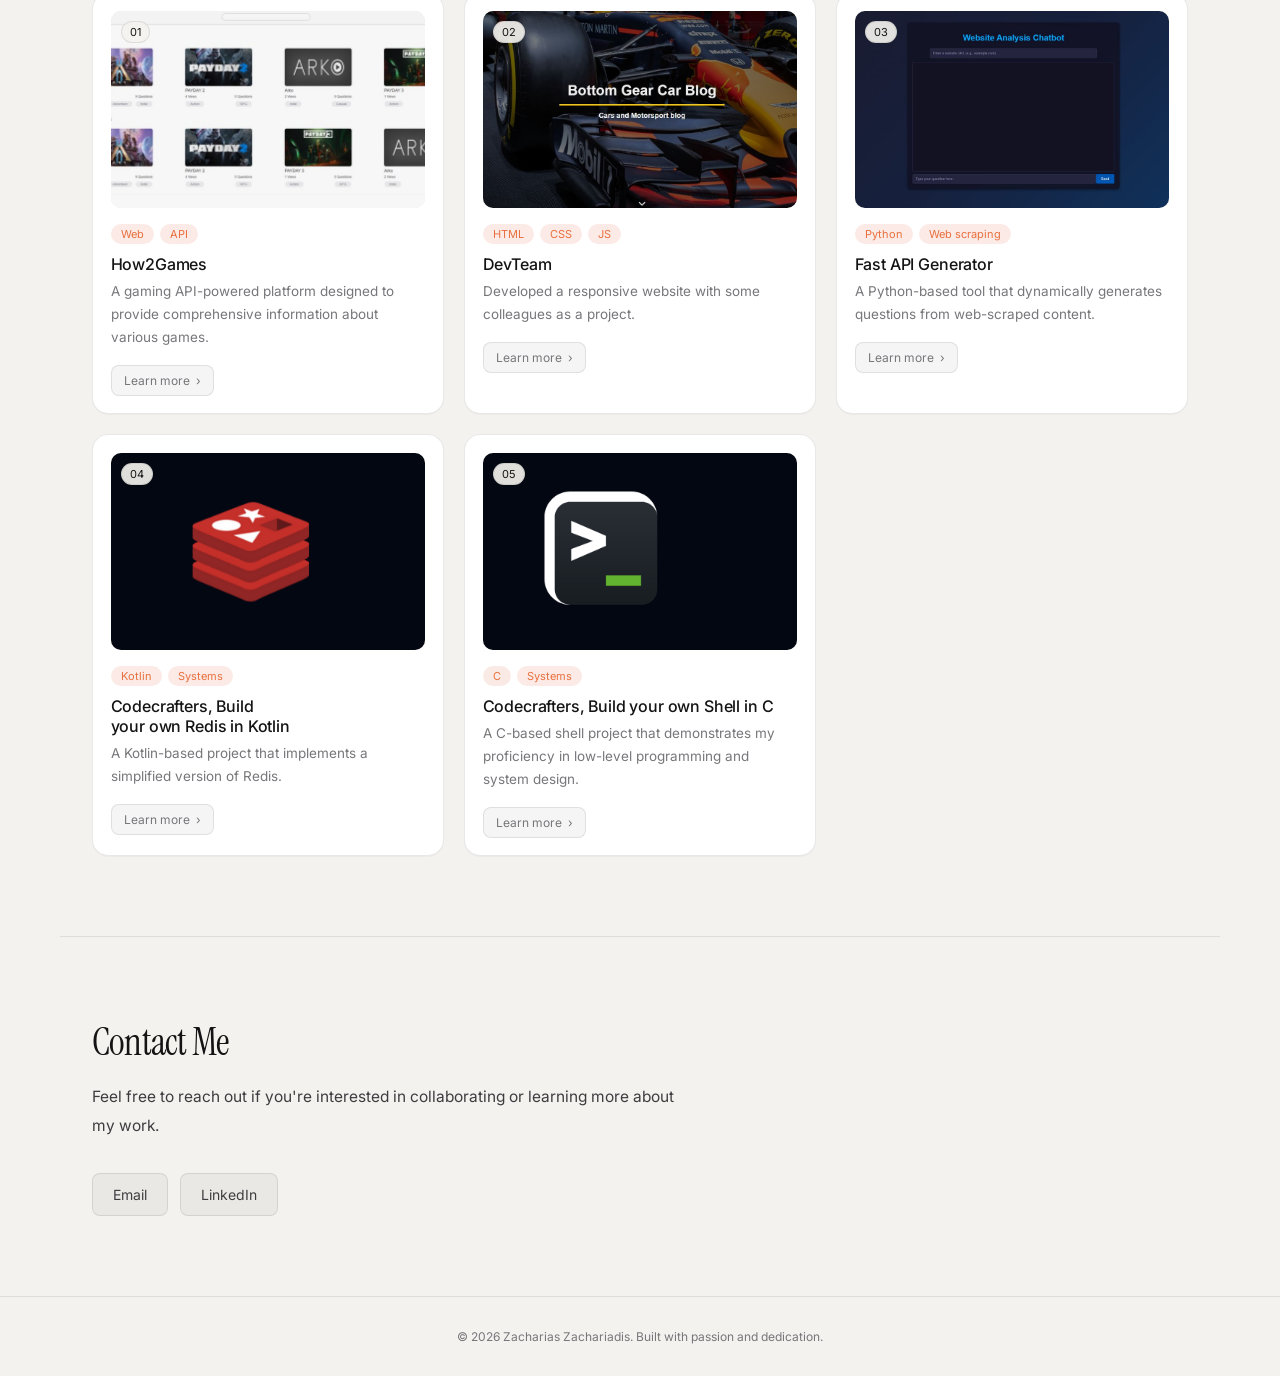
==== commit 40dc0ea7: "Changed UI again" ====
--- a/index.html
+++ b/index.html
@@ -6,6 +6,7 @@
     <meta name="viewport" content="width=device-width, initial-scale=1.0">
     <title>Zacharias Zachariadis Portfolio</title>
     <link rel="stylesheet" href="Assets/main.css?v=4">
+    <link rel="stylesheet" href="Assets/theme.css">
     <script>document.documentElement.classList.add('js');</script>
 </head>
 
@@ -34,7 +35,7 @@
   <section class="hero hero-split">
   <div class="hero-copy">
     <p class="status-line"><span class="status-dot"></span>CS student at the University of Manitoba</p>
-    <h2>Never let a good build <em>go unshipped.</em></h2>
+    <h2>Full-Stack Developer</h2>
     <p>I design and build software end to end, from low-level systems in C and Kotlin to data pipelines and responsive front ends.</p>
     <div class="hero-actions">
       <a href="#projects" class="btn-primary">View projects</a>
@@ -57,7 +58,7 @@
 
   <div class="stack-row">
     <span>Built with:</span>
-    <strong>Python</strong><strong>Kotlin</strong><strong>C</strong><strong>JavaScript</strong>
+    <strong>JavaScript</strong>
   </div>
 </section>
 
--- a/Assets/main.css
+++ b/Assets/main.css
@@ -1,7 +1,7 @@
 @import url('https://fonts.googleapis.com/css2?family=Inter:wght@400;500;600&family=Instrument+Serif:ital@0;1&display=swap');
 
 *, *::before, *::after { box-sizing: border-box; margin: 0; padding: 0; }
-html { scroll-behavior: smooth; font-family: 'Inter', system-ui, sans-serif; background: var(--bg); color: var(--text); }
+html { scroll-behavior: smooth; font-family: 'Inter', system-ui, 'Times New Roman'; background: var(--bg); color: var(--text); }
 @media (prefers-reduced-motion: reduce) { html { scroll-behavior: auto; } }
 
 :root {
@@ -17,8 +17,8 @@
     --accent2: #ff7d3f;
     --accent-dim: #ff5a1f33;
     --accent-ink: #fff;
-    --sans: 'Inter', system-ui, sans-serif;
-    --serif: 'Instrument Serif', Georgia, serif;
+    --sans: 'Inter', system-ui, 'Times New Roman', sans-serif;
+    --serif: 'Instrument Serif', serif;
     --content: 1160px;
     --header-h: 72px;
 }
--- a/Assets/theme.css
+++ b/Assets/theme.css
@@ -0,0 +1,69 @@
+/* Light theme + interactive layer. Load AFTER main.css. Fonts untouched. */
+:root {
+    --bg: #f4f2ee; --bg2: #ffffff; --bg3: #ebe8e1;
+    --border: #14141418; --border2: #14141430;
+    --ink: #141414; --text: #3d3d40; --muted: #77767a;
+    --accent: #d9522b; --accent2: #e8703f; --accent-dim: #d9522b1f;
+}
+header { background: #f4f2eecc; }
+body::before {
+    background: radial-gradient(ellipse 50% 40% at 78% 30%, #d9522b1a, transparent 70%),
+                radial-gradient(#14141414 1px, transparent 1px) 0 0 / 22px 22px;
+}
+.hero h2 { color: var(--ink); }
+.status-line, .btn-ghost, .contact-links a, .project-toggle { background: #1414140a; }
+.btn-ghost:hover { background: #14141418; }
+.stack-row strong { color: var(--ink); }
+.node { background: linear-gradient(160deg, #fff, #ebe8e1); box-shadow: 0 20px 40px #14141422; transition: transform .25s ease-out; }
+.node-hot { background: linear-gradient(160deg, #e8703f, #c2431d); box-shadow: 0 0 50px #d9522b55, 0 20px 40px #14141433; }
+.node .chips span { background: #14141410; }
+.node-hot .chips span { background: #ffffff30; }
+.project-card, .detail-card { background: #fff; box-shadow: 0 1px 0 #14141408; }
+.project-card:hover { border-color: var(--accent); box-shadow: 0 18px 40px #14141418; transform: translateY(-4px); }
+.project-card { transition: border-color .25s, box-shadow .25s, transform .25s; }
+.card-media { cursor: pointer; }
+.card-media img { filter: none; }
+.card-index { background: #f4f2eeeb; }
+.spec-list { background: #fff; }
+.contact-links a:hover { color: var(--accent); }
+footer { background: var(--bg); }
+
+/* cursor-following "View" pill */
+.cursor-pill {
+    position: fixed; left: 0; top: 0; z-index: 300; pointer-events: none;
+    padding: 9px 16px; border-radius: 999px; font-size: 12px; font-weight: 500;
+    background: var(--ink); color: #fff; opacity: 0; scale: .6;
+    transition: opacity .2s, scale .25s cubic-bezier(.16,1,.3,1);
+}
+.cursor-pill.on { opacity: 1; scale: 1; }
+
+/* project viewer */
+.viewer {
+    position: fixed; inset: 0; z-index: 200; background: var(--bg);
+    display: grid; grid-template-rows: 1fr auto; visibility: hidden;
+    clip-path: inset(50% 50% 50% 50% round 16px);
+    transition: clip-path .6s cubic-bezier(.16,1,.3,1), visibility 0s .6s;
+}
+.viewer.open { visibility: visible; clip-path: inset(0 0 0 0 round 0); transition: clip-path .6s cubic-bezier(.16,1,.3,1); }
+.viewer-img { position: relative; overflow: hidden; background: var(--bg3); }
+.viewer-img img { width: 100%; height: 100%; object-fit: cover; object-position: top; transition: opacity .35s, transform .8s cubic-bezier(.16,1,.3,1); }
+.viewer-img img.swap { opacity: 0; transform: scale(1.04); }
+.viewer-close { position: absolute; top: 18px; right: 22px; z-index: 2; }
+.viewer-bar { display: grid; grid-template-columns: 1fr 1.4fr 1fr; gap: 2rem; align-items: start; padding: 1.5rem 2rem 1.75rem; }
+.viewer-bar h3 { font-size: 22px; font-weight: 500; }
+.viewer-bar p { font-size: 14px; line-height: 1.75; color: var(--text); max-width: 60ch; }
+.viewer .card-tags { margin: 8px 0 0; }
+.viewer-nav { display: flex; justify-content: flex-end; gap: 10px; flex-wrap: wrap; }
+.viewer-nav button, .viewer-close, .viewer-link {
+    cursor: pointer; font: inherit; font-size: 13px; padding: 9px 16px; border-radius: 999px;
+    color: var(--ink); background: #fff; border: 1px solid var(--border2); transition: all .2s;
+}
+.viewer-nav button:hover, .viewer-close:hover, .viewer-link:hover { background: var(--ink); color: #fff; }
+.viewer-link { display: inline-block; margin-top: 14px; }
+body.locked { overflow: hidden; }
+@media (max-width: 768px) {
+    .viewer { overflow-y: auto; grid-template-rows: 45vh auto; }
+    .viewer-bar { grid-template-columns: 1fr; gap: 1rem; padding: 1.25rem; }
+    .viewer-nav { justify-content: flex-start; }
+    .cursor-pill { display: none; }
+}
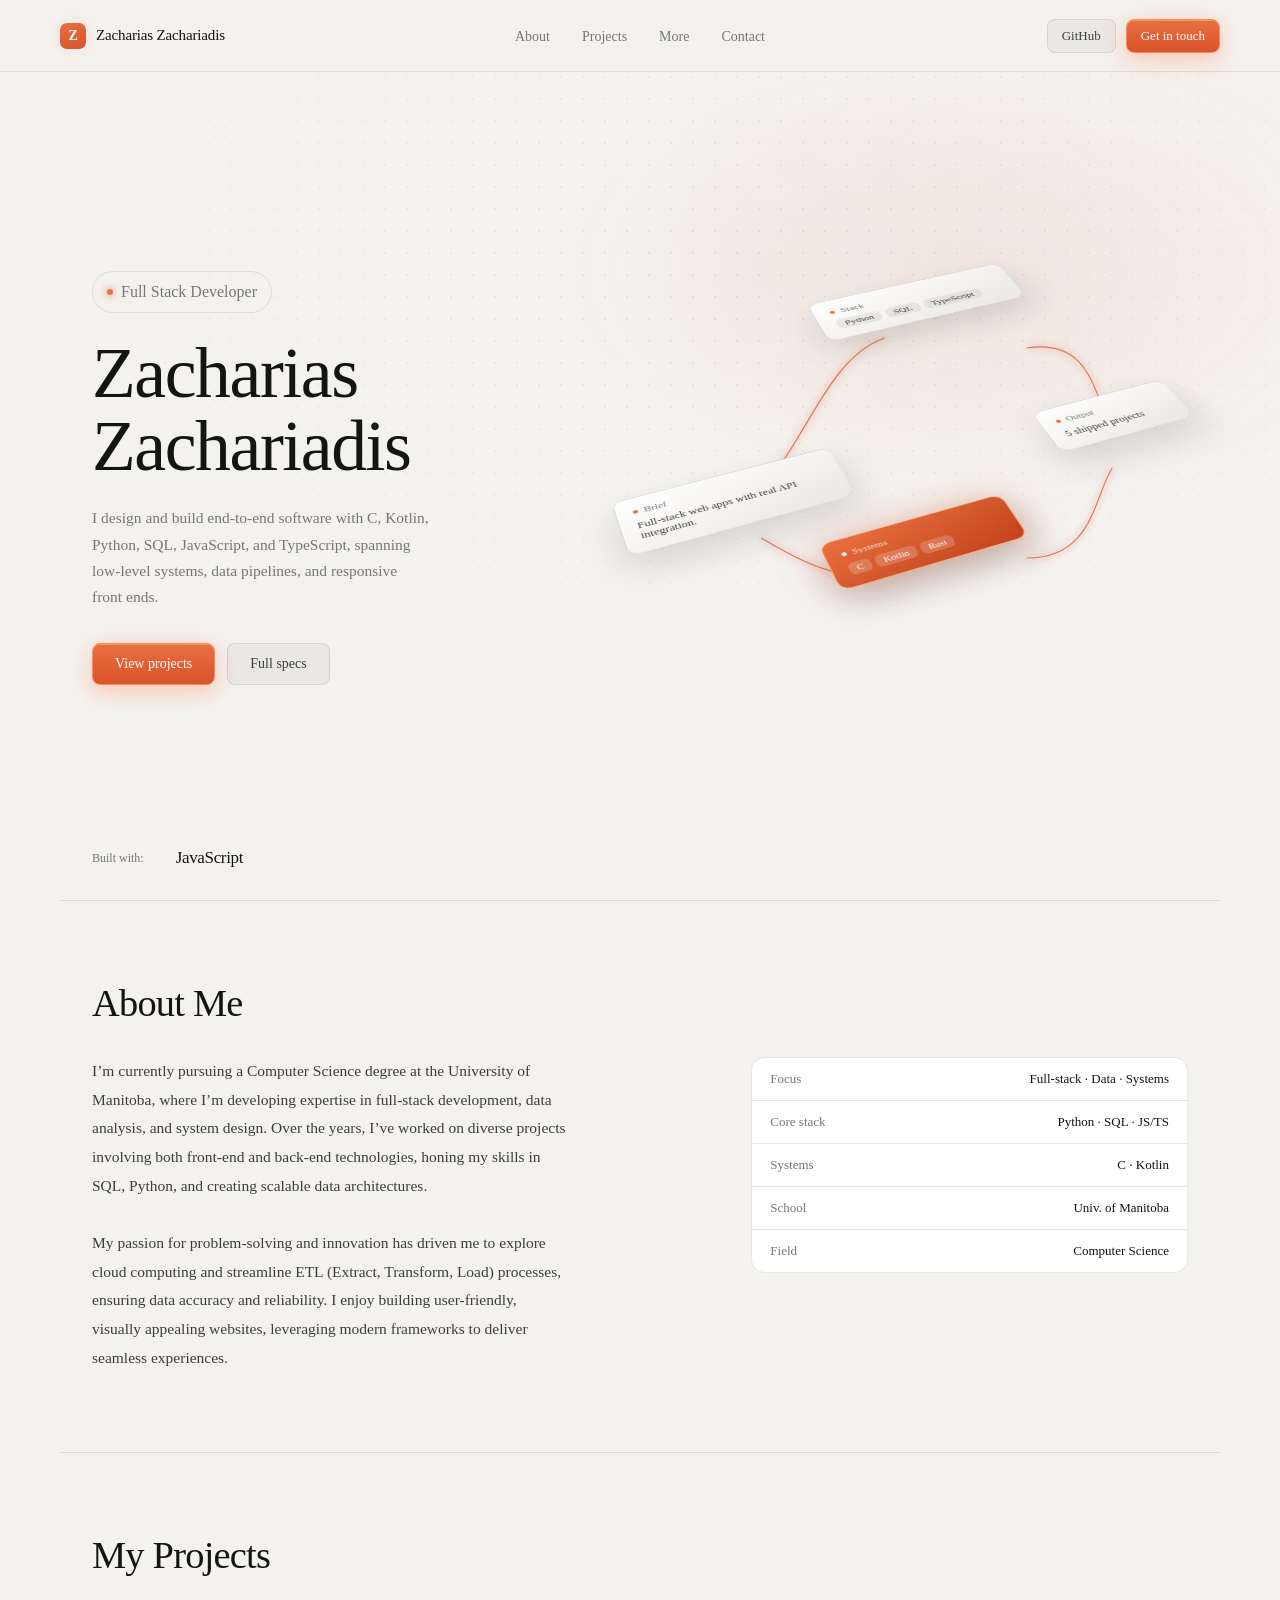
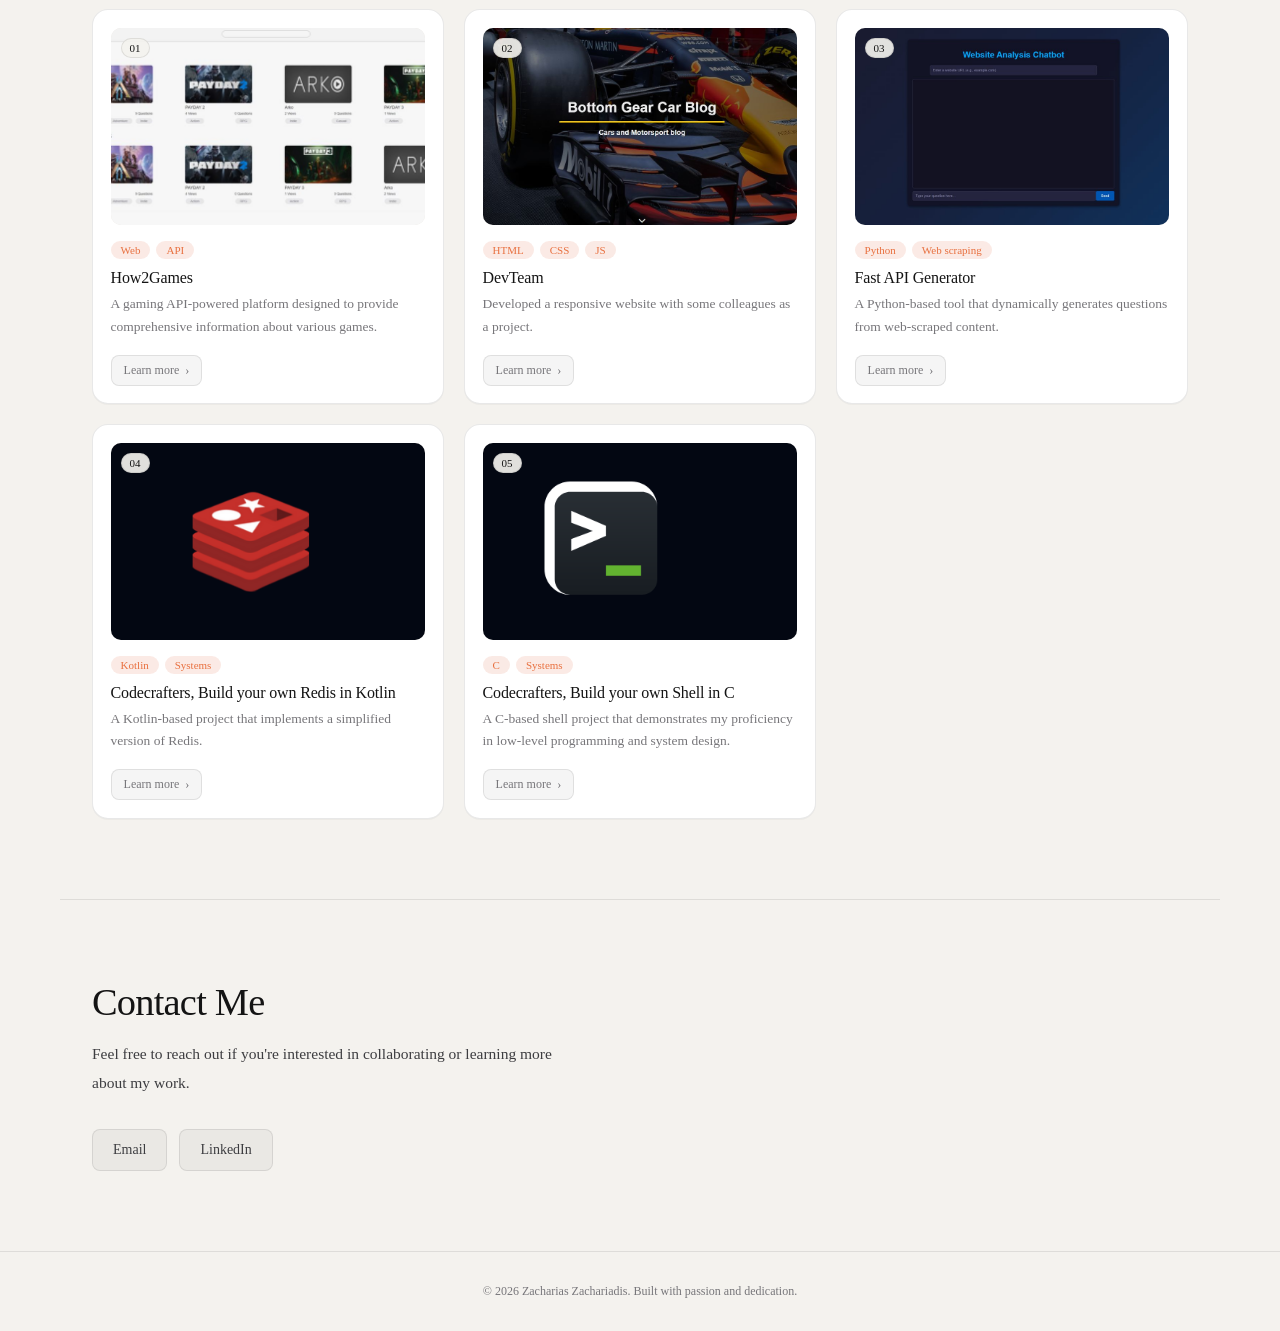
==== commit e5b460fe: "Changed a few things in the index and main" ====
--- a/index.html
+++ b/index.html
@@ -5,7 +5,7 @@
     <meta charset="UTF-8">
     <meta name="viewport" content="width=device-width, initial-scale=1.0">
     <title>Zacharias Zachariadis Portfolio</title>
-    <link rel="stylesheet" href="Assets/main.css?v=4">
+    <link rel="stylesheet" href="Assets/main.css?v=">
     <link rel="stylesheet" href="Assets/theme.css">
     <script>document.documentElement.classList.add('js');</script>
 </head>
@@ -34,9 +34,9 @@
     
   <section class="hero hero-split">
   <div class="hero-copy">
-    <p class="status-line"><span class="status-dot"></span>CS student at the University of Manitoba</p>
-    <h2>Full-Stack Developer</h2>
-    <p>I design and build software end to end, from low-level systems in C and Kotlin to data pipelines and responsive front ends.</p>
+    <p class="status-line"><span class="status-dot"></span>Full Stack Developer</p>
+    <h2>Zacharias Zachariadis</h2>
+    <p>I design and build end-to-end software with C, Kotlin, Python, SQL, JavaScript, and TypeScript, spanning low-level systems, data pipelines, and responsive front ends.</p>
     <div class="hero-actions">
       <a href="#projects" class="btn-primary">View projects</a>
       <a href="details.html" class="btn-ghost">Full specs</a>
--- a/Assets/main.css
+++ b/Assets/main.css
@@ -116,10 +116,12 @@
 .hero-split { display: grid; grid-template-columns: 1fr 1.15fr; align-items: center; gap: 2rem; }
 .hero-copy { display: flex; flex-direction: column; align-items: flex-start; }
 
-.status-line {
+.hero .status-line {
     display: inline-flex; align-items: center; gap: 8px;
-    padding: 6px 14px; margin-bottom: 1.75rem;
-    font-size: 12px; color: var(--text);
+    padding: 6px 14px; 
+    margin-bottom: 1.5rem; 
+    font-size: 16px;
+    color: var(--muted);
     background: #ffffff0a; border: 1px solid var(--border); border-radius: 999px;
 }
 .status-dot { width: 6px; height: 6px; border-radius: 50%; background: var(--accent2); box-shadow: 0 0 8px var(--accent); flex-shrink: 0; }
--- a/Assets/theme.css
+++ b/Assets/theme.css
@@ -3,6 +3,7 @@
     --bg: #f4f2ee; --bg2: #ffffff; --bg3: #ebe8e1;
     --border: #14141418; --border2: #14141430;
     --ink: #141414; --text: #3d3d40; --muted: #77767a;
+    --sans: 'Times New Roman', Times, serif; --serif: 'Times New Roman', Times, serif;
     --accent: #d9522b; --accent2: #e8703f; --accent-dim: #d9522b1f;
 }
 header { background: #f4f2eecc; }
@@ -66,4 +67,10 @@
     .viewer-bar { grid-template-columns: 1fr; gap: 1rem; padding: 1.25rem; }
     .viewer-nav { justify-content: flex-start; }
     .cursor-pill { display: none; }
-}+}
+
+/* font: Times New Roman everywhere */
+html, body, button, input, textarea, .viewer-nav button, .viewer-close, .viewer-link {
+    font-family: 'Times New Roman', Times, serif;
+}
+.hero h2, .about h2, #contact h2, .projects h2 { font-family: 'Times New Roman', Times, serif; }
